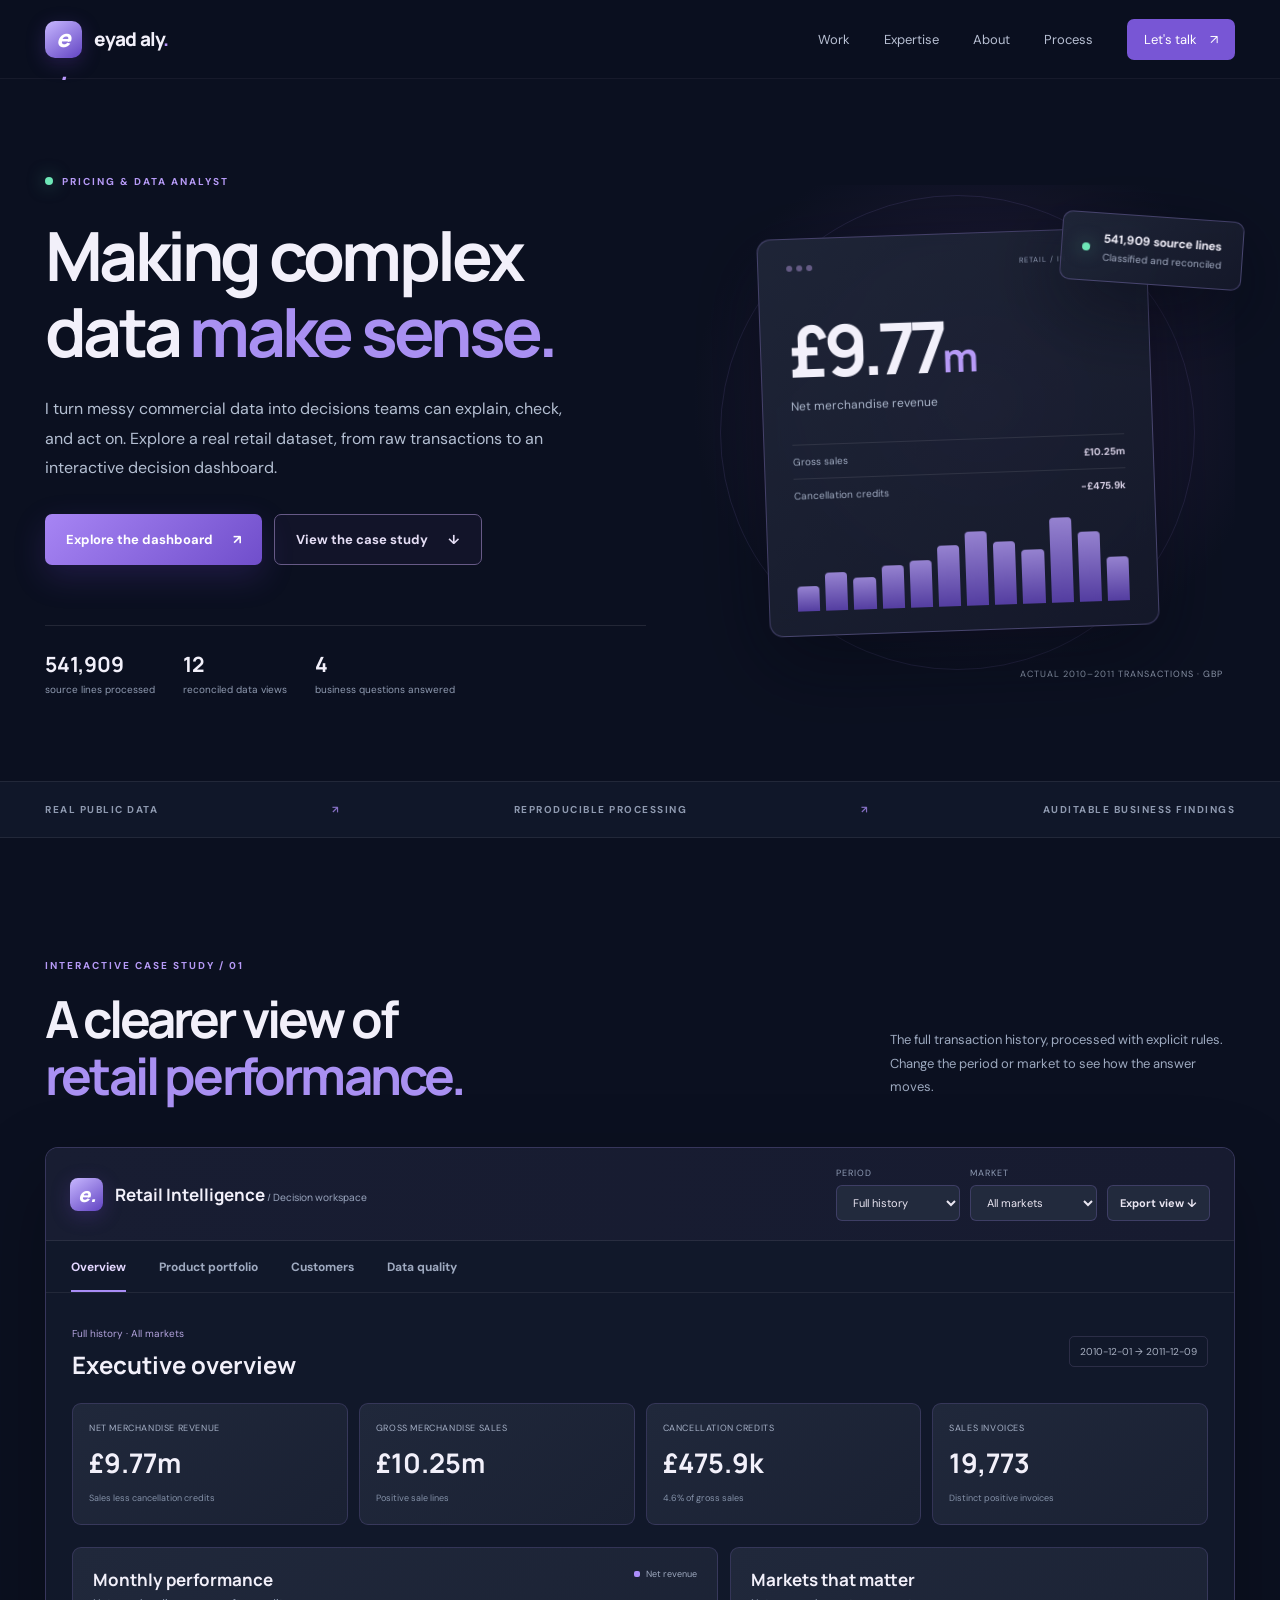
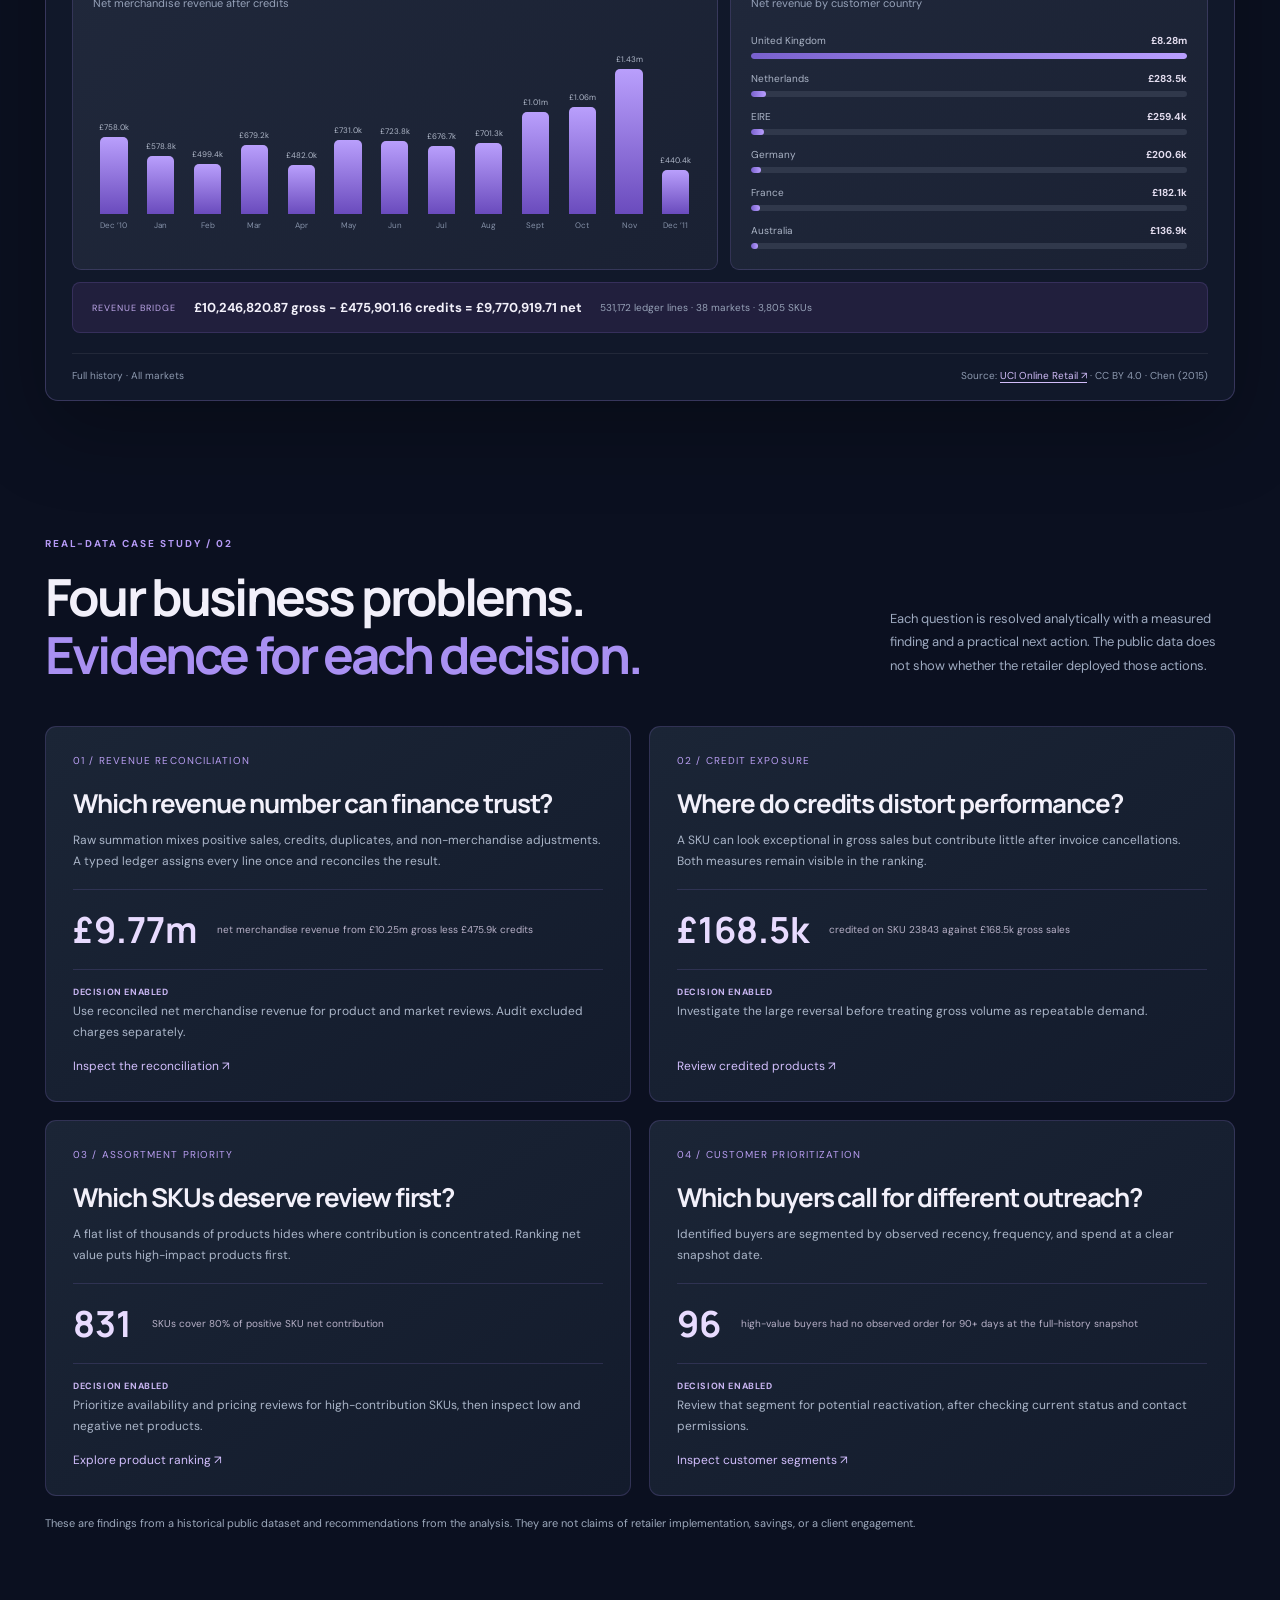
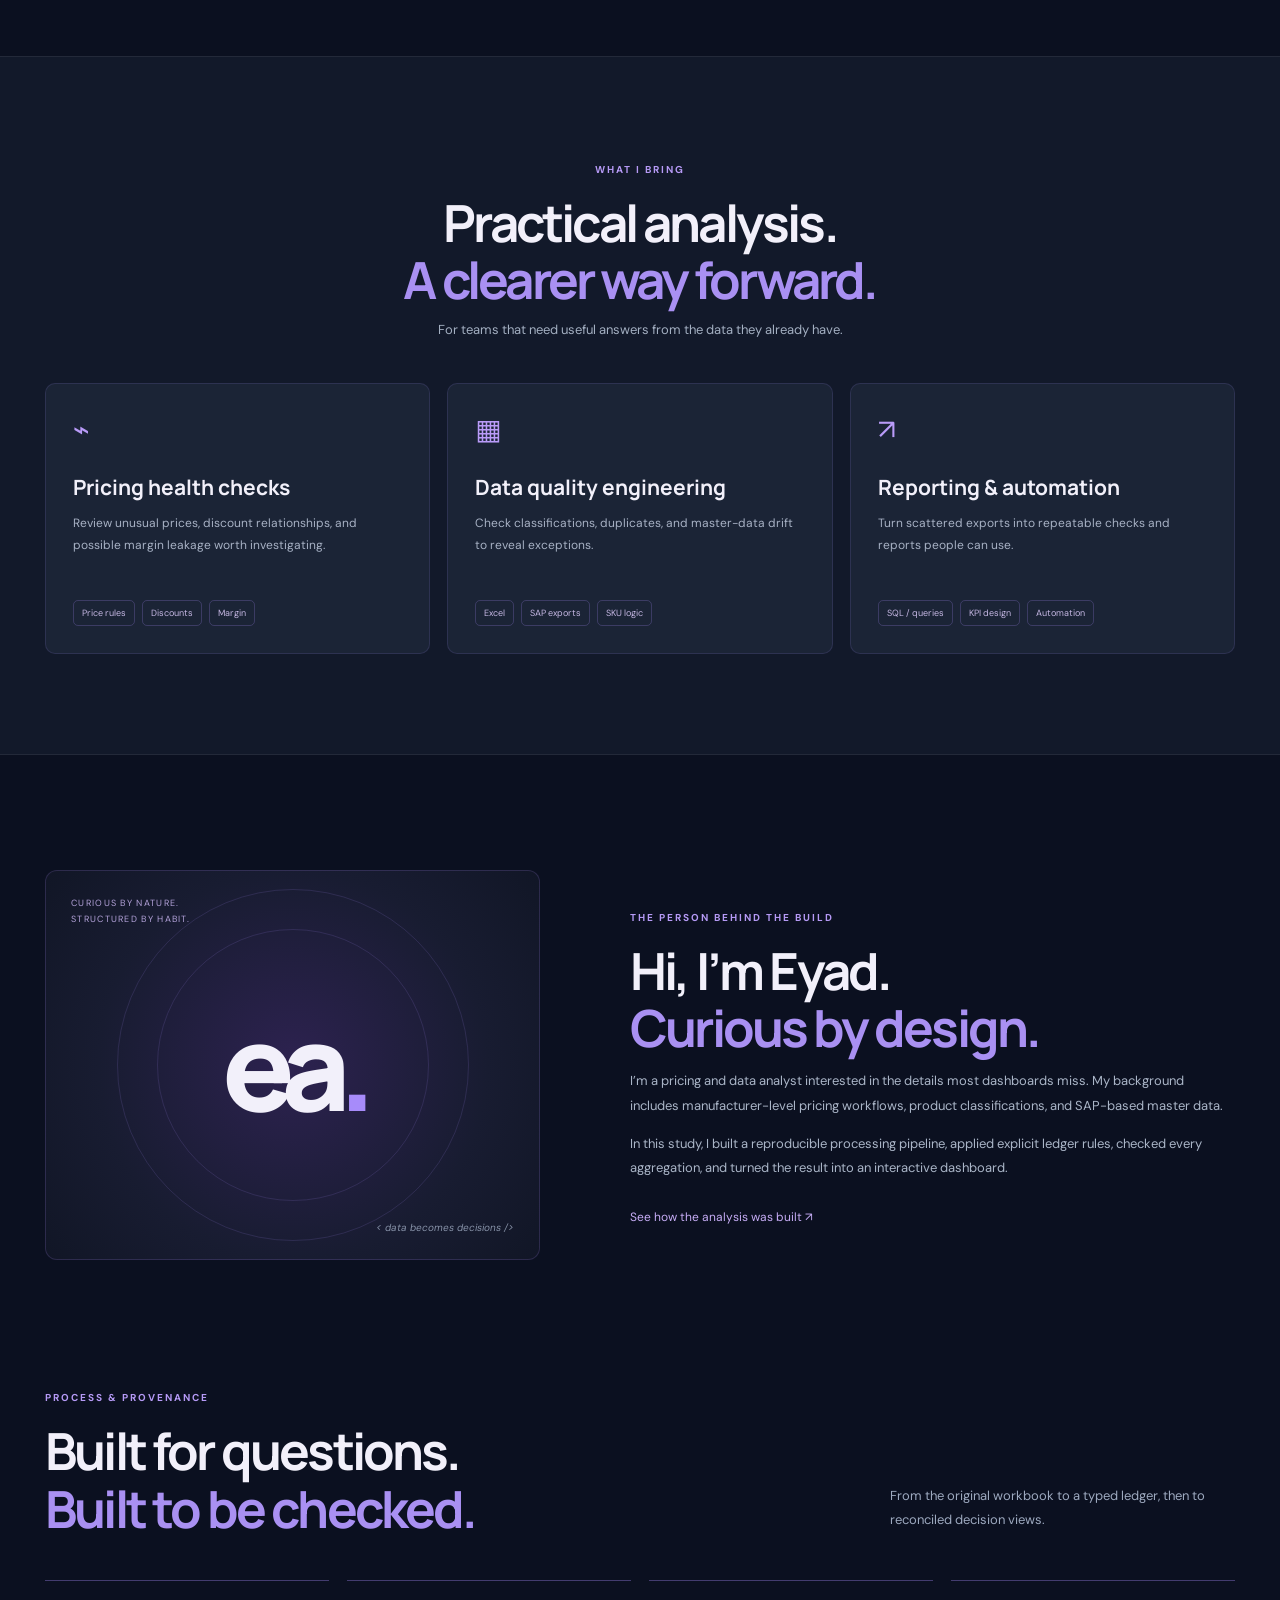
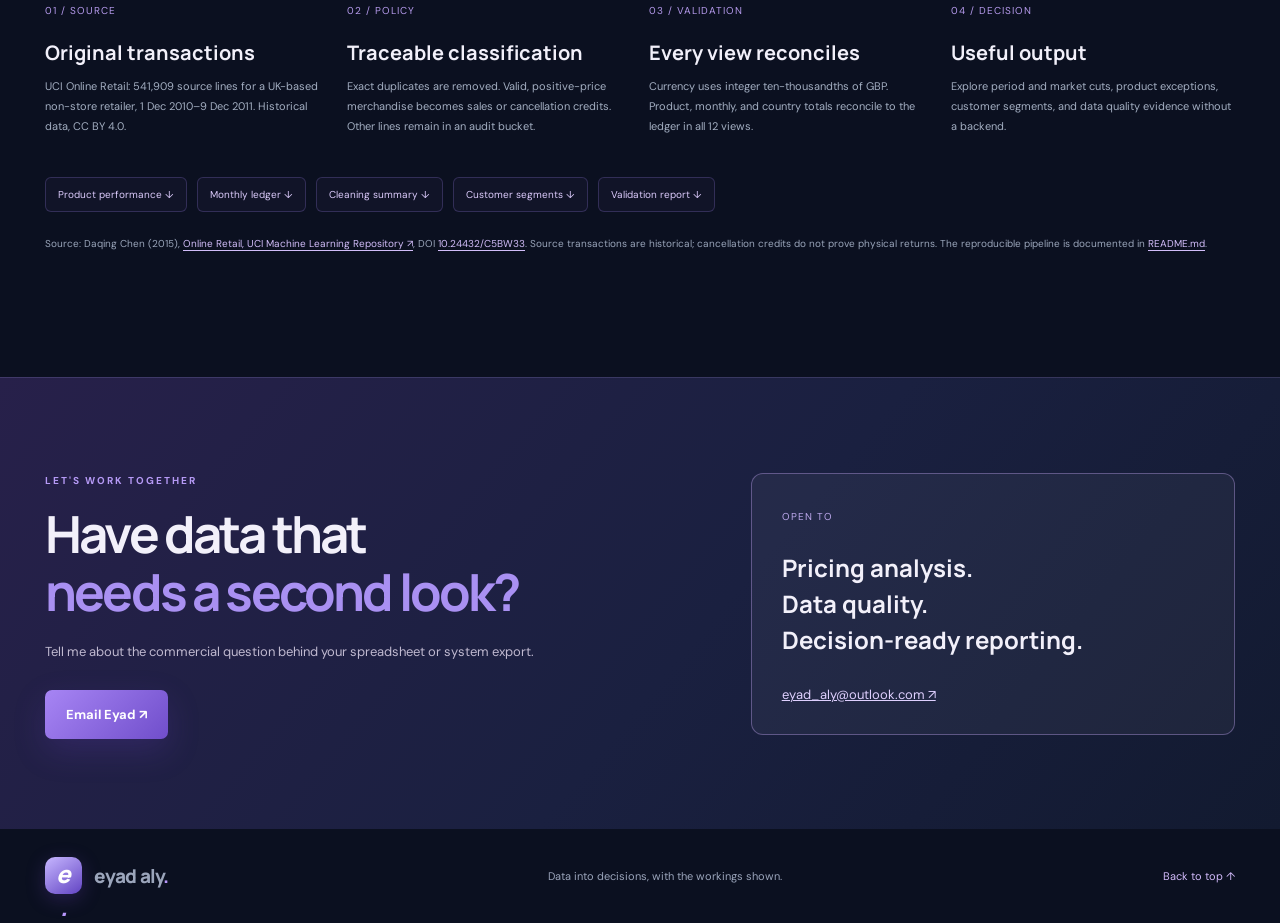
==== index.html @ 81fa8f9e "Publish retail analytics portfolio" ====
<!doctype html>
<html lang="en">
<head>
  <meta charset="utf-8">
  <meta name="viewport" content="width=device-width, initial-scale=1">
  <meta name="theme-color" content="#0b1020">
  <meta name="description" content="Eyad Aly is a pricing and data analyst. Explore a reproducible retail analytics case study built from 541,909 real transactions.">
  <title>Eyad Aly — Pricing & Data Intelligence</title>
  <link rel="icon" href="assets/favicon.svg" type="image/svg+xml">
  <link rel="preconnect" href="https://fonts.googleapis.com">
  <link rel="preconnect" href="https://fonts.gstatic.com" crossorigin>
  <link href="https://fonts.googleapis.com/css2?family=DM+Sans:wght@400;500;600;700&family=Manrope:wght@400;500;600;700;800&display=swap" rel="stylesheet">
  <link rel="stylesheet" href="styles.css">
  <script defer src="assets/data/retail-data.js"></script>
  <script defer src="script.js"></script>
</head>
<body>
  <a class="skip-link" href="#main">Skip to content</a>
  <header class="site-header">
    <div class="wrap nav-wrap"><a class="identity" href="#top" aria-label="Eyad Aly, home"><span class="identity-mark">e<span>.</span></span><span>eyad aly<span class="identity-dot">.</span></span></a>
      <button class="menu-toggle" type="button" aria-expanded="false" aria-controls="site-nav" aria-label="Open menu"><span></span><span></span></button>
      <nav id="site-nav" class="site-nav" aria-label="Main navigation"><a href="#work">Work</a><a href="#expertise">Expertise</a><a href="#about">About</a><a href="#method">Process</a><a class="nav-contact" href="mailto:eyad_aly@outlook.com">Let's talk <span aria-hidden="true">↗</span></a></nav>
    </div>
  </header>
  <main id="main">
    <section id="top" class="hero wrap">
      <div class="hero-copy"><span class="eyebrow"><span class="pulse"></span> PRICING & DATA ANALYST</span><h1>Making complex<br>data <em>make sense.</em></h1><p>I turn messy commercial data into decisions teams can explain, check, and act on. Explore a real retail dataset, from raw transactions to an interactive decision dashboard.</p><div class="hero-actions"><a class="button button-primary" href="#dashboard">Explore the dashboard <span aria-hidden="true">↗</span></a><a class="button button-ghost" href="#work">View the case study <span aria-hidden="true">↓</span></a></div><div class="hero-proof"><span><strong>541,909</strong><small>source lines processed</small></span><span><strong>12</strong><small>reconciled data views</small></span><span><strong>4</strong><small>business questions answered</small></span></div></div>
      <div class="hero-visual" aria-hidden="true"><div class="visual-orbit orbit-one"></div><div class="visual-orbit orbit-two"></div><div class="glass-card visual-main"><div class="visual-card-head"><span><i></i><i></i><i></i></span><small>RETAIL / INTELLIGENCE</small></div><div class="visual-big">£9.77<span>m</span></div><p>Net merchandise revenue</p><div class="visual-line"><span>Gross sales</span><b>£10.25m</b></div><div class="visual-line"><span>Cancellation credits</span><b>−£475.9k</b></div><div class="visual-mini-chart"><i style="height:29%"></i><i style="height:45%"></i><i style="height:38%"></i><i style="height:51%"></i><i style="height:55%"></i><i style="height:72%"></i><i style="height:87%"></i><i style="height:74%"></i><i style="height:64%"></i><i style="height:100%"></i><i style="height:82%"></i><i style="height:52%"></i></div></div><div class="glass-card visual-float"><span class="green-dot"></span><div><strong>541,909 source lines</strong><small>Classified and reconciled</small></div></div><div class="visual-label">ACTUAL 2010–2011 TRANSACTIONS · GBP</div></div>
    </section>
    <div class="trust-strip"><div class="wrap"><span>REAL PUBLIC DATA</span><span>↗</span><span>REPRODUCIBLE PROCESSING</span><span>↗</span><span>AUDITABLE BUSINESS FINDINGS</span></div></div>
    <section id="dashboard" class="dashboard-section wrap"><div class="section-head"><div><span class="eyebrow">INTERACTIVE CASE STUDY / 01</span><h2>A clearer view of<br><em>retail performance.</em></h2></div><p>The full transaction history, processed with explicit rules. Change the period or market to see how the answer moves.</p></div>
      <div class="dashboard-shell"><div class="dash-toolbar"><div class="dash-brand"><span class="dash-mark">e.</span><span>Retail Intelligence<small> / Decision workspace</small></span></div><div class="dash-controls"><label>PERIOD<select id="period-select"><option value="full">Full history</option><option value="complete2011">2011 · Jan–Nov</option><option value="q3">Q3 2011</option><option value="november">November 2011</option></select></label><label>MARKET<select id="market-select"><option value="all">All markets</option><option value="uk">United Kingdom</option><option value="international">International</option></select></label><button id="export-view" class="export-button" type="button">Export view ↓</button></div></div>
        <div class="tab-scroll"><div class="dash-tabs" role="tablist" aria-label="Dashboard views"><button id="tab-overview" role="tab" aria-controls="panel-overview" aria-selected="true" tabindex="0" data-tab="overview">Overview</button><button id="tab-products" role="tab" aria-controls="panel-products" aria-selected="false" tabindex="-1" data-tab="products">Product portfolio</button><button id="tab-customers" role="tab" aria-controls="panel-customers" aria-selected="false" tabindex="-1" data-tab="customers">Customers</button><button id="tab-quality" role="tab" aria-controls="panel-quality" aria-selected="false" tabindex="-1" data-tab="quality">Data quality</button></div></div>
        <div class="dash-content"><div class="dash-intro"><div><span id="scope-label">Full history · All markets</span><h3 id="dash-title">Executive overview</h3></div><span id="date-label">2010-12-01 → 2011-12-09</span></div><div class="kpi-grid"><div class="kpi"><span>NET MERCHANDISE REVENUE</span><strong id="kpi-net">—</strong><small>Sales less cancellation credits</small></div><div class="kpi"><span>GROSS MERCHANDISE SALES</span><strong id="kpi-gross">—</strong><small>Positive sale lines</small></div><div class="kpi"><span>CANCELLATION CREDITS</span><strong id="kpi-credits">—</strong><small id="credit-rate">Share of gross</small></div><div class="kpi"><span>SALES INVOICES</span><strong id="kpi-orders">—</strong><small>Distinct positive invoices</small></div></div>
          <div id="panel-overview" role="tabpanel" aria-labelledby="tab-overview"><div class="panel-grid overview-grid"><article class="dash-panel"><div class="panel-head"><div><h4>Monthly performance</h4><p>Net merchandise revenue after credits</p></div><span class="chart-key"><i></i> Net revenue</span></div><div id="trend-chart" class="trend-chart" role="img" aria-label="Monthly net revenue bar chart"></div></article><article class="dash-panel"><div class="panel-head"><div><h4>Markets that matter</h4><p>Net revenue by customer country</p></div></div><div id="market-bars" class="market-bars"></div></article></div><div class="revenue-bridge"><span>REVENUE BRIDGE</span><strong id="revenue-bridge">—</strong><small id="scope-detail">—</small></div></div>
          <div id="panel-products" role="tabpanel" aria-labelledby="tab-products" hidden><div class="panel-intro"><div><h4>Which products actually contribute?</h4><p>Rank by net contribution or credited value. The table shows the top 20 in the selected view.</p></div><div class="ranking-toggle" role="group" aria-label="Product ranking"><button type="button" data-ranking="net" aria-pressed="true">Net revenue</button><button type="button" data-ranking="credits" aria-pressed="false">Credits</button></div></div><div class="micro-grid"><div><span>POSITIVE NET SKUS</span><strong id="positive-skus">—</strong></div><div><span>SKUS COVERING 80% OF POSITIVE NET VALUE</span><strong id="abc-skus">—</strong></div><div><span>TOP 20 SHARE OF TOTAL NET</span><strong id="top20-share">—</strong></div></div><div class="table-scroll"><table><caption class="sr-only">Top 20 product performance</caption><thead><tr><th>Rank</th><th>SKU / product</th><th>Net</th><th>Gross</th><th>Credits</th><th>Orders</th></tr></thead><tbody id="product-rows"></tbody></table></div><p class="footnote">Credits are invoice cancellations; physical returns cannot be confirmed. <a href="assets/data/product-performance.csv" download>Download every SKU ↗</a></p></div>
          <div id="panel-customers" role="tabpanel" aria-labelledby="tab-customers" hidden><div class="panel-intro"><div><h4>Who needs a different next step?</h4><p>Identified buyers grouped by observed recency, order count, and gross purchase value.</p></div></div><div class="micro-grid"><div><span>IDENTIFIED BUYERS TO SNAPSHOT</span><strong id="buyer-count">—</strong></div><div><span>BOUGHT ON 2+ INVOICES</span><strong id="repeat-share">—</strong></div><div><span>PERIOD SALES WITH CUSTOMER ID</span><strong id="identified-share">—</strong></div></div><div id="segments" class="segment-grid"></div><p class="footnote">Segments use observed history through the selected period’s end. “Inactive” means no purchase observed in the preceding 90 days; it is not proven churn. Missing IDs remain in revenue totals.</p></div>
          <div id="panel-quality" role="tabpanel" aria-labelledby="tab-quality" hidden><div class="panel-intro"><div><h4>A number you can audit.</h4><p>Every original line receives one classification before business metrics are calculated.</p></div><span class="scope-pill">FULL SOURCE · 2010–2011</span></div><div id="quality-waterfall" class="quality-grid"></div><div class="panel-grid"><article class="dash-panel"><h4>Source coverage</h4><div id="quality-facts" class="facts"></div></article><article class="dash-panel"><h4>Validation controls</h4><div id="validation-checks" class="checks"></div></article></div><div class="table-scroll"><table><caption>Largest excluded lines for manual review</caption><thead><tr><th>Source row</th><th>Invoice</th><th>SKU</th><th>Reason</th><th>Signed value</th></tr></thead><tbody id="exception-rows"></tbody></table></div><p class="footnote">This review queue is an anomaly sample. Non-merchandise charges and free items may be legitimate.</p></div>
          <div class="dash-footer"><span id="scope-foot">Full history · All markets</span><span>Source: <a href="https://archive.ics.uci.edu/dataset/352/online+retail" target="_blank" rel="noopener noreferrer">UCI Online Retail ↗</a> · CC BY 4.0 · Chen (2015)</span></div>
        </div>
      </div><noscript><p>Enable JavaScript for the interactive dashboard. Processed CSV files and source documentation are available below.</p></noscript>
    </section>
    <section id="work" class="work-section wrap"><div class="section-head"><div><span class="eyebrow">REAL-DATA CASE STUDY / 02</span><h2>Four business problems.<br><em>Evidence for each decision.</em></h2></div><p>Each question is resolved analytically with a measured finding and a practical next action. The public data does not show whether the retailer deployed those actions.</p></div><div class="problem-grid">
      <article class="problem-card"><span>01 / REVENUE RECONCILIATION</span><h3>Which revenue number can finance trust?</h3><p>Raw summation mixes positive sales, credits, duplicates, and non-merchandise adjustments. A typed ledger assigns every line once and reconciles the result.</p><div class="problem-result"><strong>£9.77m</strong><small>net merchandise revenue from £10.25m gross less £475.9k credits</small></div><p><b>Decision enabled</b> Use reconciled net merchandise revenue for product and market reviews. Audit excluded charges separately.</p><a href="#dashboard" data-open-view="quality">Inspect the reconciliation ↗</a></article>
      <article class="problem-card"><span>02 / CREDIT EXPOSURE</span><h3>Where do credits distort performance?</h3><p>A SKU can look exceptional in gross sales but contribute little after invoice cancellations. Both measures remain visible in the ranking.</p><div class="problem-result"><strong>£168.5k</strong><small>credited on SKU 23843 against £168.5k gross sales</small></div><p><b>Decision enabled</b> Investigate the large reversal before treating gross volume as repeatable demand.</p><a href="#dashboard" data-open-view="products" data-open-ranking="credits">Review credited products ↗</a></article>
      <article class="problem-card"><span>03 / ASSORTMENT PRIORITY</span><h3>Which SKUs deserve review first?</h3><p>A flat list of thousands of products hides where contribution is concentrated. Ranking net value puts high-impact products first.</p><div class="problem-result"><strong>831</strong><small>SKUs cover 80% of positive SKU net contribution</small></div><p><b>Decision enabled</b> Prioritize availability and pricing reviews for high-contribution SKUs, then inspect low and negative net products.</p><a href="#dashboard" data-open-view="products">Explore product ranking ↗</a></article>
      <article class="problem-card"><span>04 / CUSTOMER PRIORITIZATION</span><h3>Which buyers call for different outreach?</h3><p>Identified buyers are segmented by observed recency, frequency, and spend at a clear snapshot date.</p><div class="problem-result"><strong>96</strong><small>high-value buyers had no observed order for 90+ days at the full-history snapshot</small></div><p><b>Decision enabled</b> Review that segment for potential reactivation, after checking current status and contact permissions.</p><a href="#dashboard" data-open-view="customers">Inspect customer segments ↗</a></article>
    </div><p class="disclosure">These are findings from a historical public dataset and recommendations from the analysis. They are not claims of retailer implementation, savings, or a client engagement.</p></section>
    <section id="expertise" class="expertise-section"><div class="wrap"><div class="center-head"><span class="eyebrow">WHAT I BRING</span><h2>Practical analysis.<br><em>A clearer way forward.</em></h2><p>For teams that need useful answers from the data they already have.</p></div><div class="expertise-grid"><article><span class="expertise-icon">⌁</span><h3>Pricing health checks</h3><p>Review unusual prices, discount relationships, and possible margin leakage worth investigating.</p><div><span>Price rules</span><span>Discounts</span><span>Margin</span></div></article><article><span class="expertise-icon">▦</span><h3>Data quality engineering</h3><p>Check classifications, duplicates, and master-data drift to reveal exceptions.</p><div><span>Excel</span><span>SAP exports</span><span>SKU logic</span></div></article><article><span class="expertise-icon">↗</span><h3>Reporting & automation</h3><p>Turn scattered exports into repeatable checks and reports people can use.</p><div><span>SQL / queries</span><span>KPI design</span><span>Automation</span></div></article></div></div></section>
    <section id="about" class="about-section wrap"><div class="about-art" aria-hidden="true"><div>ea<span>.</span></div><small>CURIOUS BY NATURE.<br>STRUCTURED BY HABIT.</small><i>&lt; data becomes decisions /&gt;</i></div><div><span class="eyebrow">THE PERSON BEHIND THE BUILD</span><h2>Hi, I’m Eyad.<br><em>Curious by design.</em></h2><p>I’m a pricing and data analyst interested in the details most dashboards miss. My background includes manufacturer-level pricing workflows, product classifications, and SAP-based master data.</p><p>In this study, I built a reproducible processing pipeline, applied explicit ledger rules, checked every aggregation, and turned the result into an interactive dashboard.</p><a class="text-link" href="#method">See how the analysis was built ↗</a></div></section>
    <section id="method" class="method-section wrap"><div class="section-head"><div><span class="eyebrow">PROCESS & PROVENANCE</span><h2>Built for questions.<br><em>Built to be checked.</em></h2></div><p>From the original workbook to a typed ledger, then to reconciled decision views.</p></div><div class="method-grid"><article><span>01 / SOURCE</span><h3>Original transactions</h3><p>UCI Online Retail: 541,909 source lines for a UK-based non-store retailer, 1 Dec 2010–9 Dec 2011. Historical data, CC BY 4.0.</p></article><article><span>02 / POLICY</span><h3>Traceable classification</h3><p>Exact duplicates are removed. Valid, positive-price merchandise becomes sales or cancellation credits. Other lines remain in an audit bucket.</p></article><article><span>03 / VALIDATION</span><h3>Every view reconciles</h3><p>Currency uses integer ten-thousandths of GBP. Product, monthly, and country totals reconcile to the ledger in all 12 views.</p></article><article><span>04 / DECISION</span><h3>Useful output</h3><p>Explore period and market cuts, product exceptions, customer segments, and data quality evidence without a backend.</p></article></div><div class="download-links"><a href="assets/data/product-performance.csv" download>Product performance ↓</a><a href="assets/data/monthly-performance.csv" download>Monthly ledger ↓</a><a href="assets/data/data-quality.csv" download>Cleaning summary ↓</a><a href="assets/data/customer-segments.csv" download>Customer segments ↓</a><a href="assets/data/validation-report.json" download>Validation report ↓</a></div><p class="source-note">Source: Daqing Chen (2015), <a href="https://archive.ics.uci.edu/dataset/352/online+retail" target="_blank" rel="noopener noreferrer">Online Retail, UCI Machine Learning Repository ↗</a>, DOI <a href="https://doi.org/10.24432/C5BW33" target="_blank" rel="noopener noreferrer">10.24432/C5BW33</a>. Source transactions are historical; cancellation credits do not prove physical returns. The reproducible pipeline is documented in <a href="README.md">README.md</a>.</p></section>
    <section id="contact" class="contact-section"><div class="wrap"><div><span class="eyebrow">LET'S WORK TOGETHER</span><h2>Have data that<br><em>needs a second look?</em></h2><p>Tell me about the commercial question behind your spreadsheet or system export.</p><a class="button button-primary" href="mailto:eyad_aly@outlook.com?subject=Portfolio%20enquiry">Email Eyad ↗</a></div><div class="contact-card"><span>OPEN TO</span><h3>Pricing analysis.<br>Data quality.<br>Decision-ready reporting.</h3><a href="mailto:eyad_aly@outlook.com">eyad_aly@outlook.com ↗</a></div></div></section>
  </main>
  <footer class="site-footer wrap"><a class="identity" href="#top"><span class="identity-mark">e<span>.</span></span><span>eyad aly<span class="identity-dot">.</span></span></a><span>Data into decisions, with the workings shown.</span><a href="#top">Back to top ↑</a></footer>
</body>
</html>
---- styles.css ----
:root{--bg:#0b1020;--surface:#141a2b;--surface2:#1b2235;--text:#f2f0fa;--muted:#a9b1c7;--muted2:#7f8aa4;--purple:#a78bfa;--line:#ffffff19;--heading:Manrope,system-ui,sans-serif;--body:'DM Sans',system-ui,sans-serif}*{box-sizing:border-box}html{scroll-behavior:smooth}body{margin:0;background:var(--bg);color:var(--text);font-family:var(--body);-webkit-font-smoothing:antialiased}button,select{font:inherit}button{cursor:pointer}a{color:inherit;text-decoration:none}a:focus-visible,button:focus-visible,select:focus-visible{outline:2px solid #c2afff;outline-offset:3px}[hidden]{display:none!important}.wrap{width:min(1190px,calc(100% - 64px));margin-inline:auto}.sr-only{position:absolute;width:1px;height:1px;overflow:hidden;clip-path:inset(50%);white-space:nowrap}.skip-link{position:absolute;left:12px;top:-50px;padding:10px;background:#fff;color:#111;z-index:50}.skip-link:focus{top:12px}.site-header{position:sticky;top:0;z-index:30;background:#0b1020dc;backdrop-filter:blur(15px);border-bottom:1px solid #ffffff0d}.nav-wrap{height:78px;display:flex;align-items:center;justify-content:space-between}.identity{display:inline-flex;align-items:center;gap:12px;font-family:var(--heading);font-weight:800;font-size:19px;letter-spacing:-.9px}.identity-mark,.dash-mark{width:37px;height:37px;display:grid;place-items:center;color:#fff;background:linear-gradient(145deg,#c7b7ff,#6244c3);border-radius:10px;box-shadow:0 5px 19px #7044c744;font-size:24px;font-style:italic;font-weight:800}.identity-mark span,.identity-dot{color:#b897fc}.site-nav{display:flex;align-items:center;gap:34px;color:#b8c0d3;font-size:13px}.site-nav>a:hover,.text-link:hover{color:#fff}.nav-contact{background:#7856d5;color:white!important;padding:12px 17px;border-radius:7px}.nav-contact span{margin-left:10px}.menu-toggle{display:none}.hero{display:grid;grid-template-columns:1.04fr .96fr;gap:35px;align-items:center;min-height:660px;padding-block:90px 85px}.eyebrow{display:inline-flex;align-items:center;gap:9px;color:#b69af6;font-size:10px;font-weight:700;letter-spacing:2px}.pulse,.green-dot{display:inline-block;width:8px;height:8px;border-radius:50%;background:#6ee7b7;box-shadow:0 0 17px #6ee7b780}.hero h1,h2{font-family:var(--heading);font-weight:700;letter-spacing:-.055em;line-height:1.12}.hero h1{font-size:clamp(56px,5.3vw,83px);margin:27px 0 25px}.hero em,h2 em{font-style:normal;color:#a990f2}.hero-copy>p{max-width:540px;color:#b4bfd2;font-size:16px;line-height:1.85}.hero-actions{display:flex;gap:12px;flex-wrap:wrap;margin-top:31px}.button{display:inline-flex;align-items:center;justify-content:center;gap:20px;padding:16px 21px;border-radius:7px;font-weight:700;font-size:13px;transition:transform .2s,background .2s}.button:hover{transform:translateY(-2px)}.button-primary{color:white;background:linear-gradient(135deg,#a785f4,#704ecb);box-shadow:0 12px 32px #6740c438}.button-ghost{border:1px solid #675a87;color:#e5def5;background:#a78bfa0a}.hero-proof{display:flex;gap:28px;margin-top:60px;border-top:1px solid var(--line);padding-top:24px}.hero-proof>span{display:flex;flex-direction:column;gap:5px}.hero-proof strong{font:700 21px var(--heading)}.hero-proof small{font-size:10px;color:#8f9ab0}.hero-visual{min-height:495px;position:relative;display:flex;align-items:center;justify-content:center;background:radial-gradient(ellipse at 54% 44%,#312550 0,#1b1832 30%,transparent 68%)}.visual-orbit{position:absolute;border:1px solid #9880de23;border-radius:50%}.orbit-one{width:475px;height:475px}.orbit-two{width:350px;height:350px}.glass-card{border:1px solid #b099fa4b;background:linear-gradient(140deg,#1f2638e8,#141829e6);box-shadow:0 25px 80px #0507138a;backdrop-filter:blur(10px)}.visual-main{position:relative;z-index:2;width:390px;padding:24px 28px;border-radius:14px;transform:rotate(-2deg)}.visual-card-head{display:flex;align-items:center;justify-content:space-between;color:#9da8c2;font-size:9px;letter-spacing:1px}.visual-card-head>span{display:flex;gap:4px}.visual-card-head i{height:6px;width:6px;border-radius:50%;background:#645a84}.visual-big{font:700 71px var(--heading);letter-spacing:-6px;margin-top:29px}.visual-big span{font-size:40px;letter-spacing:-2px;color:#b79af7}.visual-main>p{margin:0 0 30px;color:#a9b4c9;font-size:12px}.visual-line{display:flex;justify-content:space-between;border-top:1px solid #ffffff17;padding:10px 0;font-size:10px;color:#9faac0}.visual-line b{color:#d7d0e5}.visual-mini-chart{height:85px;display:flex;align-items:end;gap:6px;margin-top:14px}.visual-mini-chart i{flex:1;background:linear-gradient(#b49bf8,#6245bd);border-radius:4px 4px 0 0;opacity:.8}.visual-float{position:absolute;z-index:3;top:31px;right:-8px;border-radius:10px;display:flex;align-items:center;gap:13px;padding:17px 20px;transform:rotate(4deg)}.visual-float strong,.visual-float small{display:block}.visual-float strong{font-size:12px}.visual-float small{font-size:10px;color:#a2abc1;margin-top:4px}.visual-label{position:absolute;bottom:0;right:12px;color:#8e98ac;font-size:9px;letter-spacing:1px}.trust-strip{border-block:1px solid #ffffff13;background:#101729}.trust-strip>.wrap{display:flex;align-items:center;justify-content:space-between;gap:25px;padding-block:21px;color:#8f9ab0;font-size:10px;font-weight:700;letter-spacing:1.5px}.trust-strip span:nth-child(even){color:#856fc3}.section-head{display:flex;justify-content:space-between;align-items:end;gap:30px;margin-bottom:43px}.section-head h2,.center-head h2,.about-section h2,.contact-section h2{font-size:clamp(38px,4vw,58px);margin:16px 0 0}.section-head>p{max-width:345px;color:#9da9bf;font-size:13px;line-height:1.8;margin:0 0 6px}.dashboard-section,.work-section,.method-section{padding-block:115px}.dashboard-section{padding-bottom:60px}.dashboard-shell{border:1px solid #b098fb3d;background:#11182a;border-radius:13px;box-shadow:0 30px 80px #0004;overflow:hidden}.dash-toolbar{display:flex;justify-content:space-between;align-items:center;gap:24px;padding:19px 24px;border-bottom:1px solid #ffffff13;background:linear-gradient(90deg,#181d32,#171b30)}.dash-brand{display:flex;align-items:center;gap:12px;font:700 17px var(--heading);white-space:nowrap}.dash-mark{height:33px;width:33px;font-size:20px;border-radius:8px}.dash-brand small{font-size:10px;color:#8f9ab2;font-weight:500}.dash-controls{display:flex;align-items:end;gap:10px}.dash-controls label{color:#8f9bb4;font-size:9px;letter-spacing:1px;display:flex;flex-direction:column;gap:6px}.dash-controls select,.export-button{border:1px solid #a78bfa36;background:#222a3d;color:#eae6f2;border-radius:6px;padding:9px 12px;font-size:11px;min-height:36px}.dash-controls select{max-width:158px}.export-button{white-space:nowrap;font-weight:700}.export-button:hover{background:#7055bd}.tab-scroll{overflow:auto;scrollbar-width:thin}.dash-tabs{display:flex;gap:33px;padding:0 25px;min-width:max-content;border-bottom:1px solid #ffffff12}.dash-tabs button{border:0;border-bottom:2px solid transparent;background:none;color:#9faac0;padding:18px 0 15px;font-size:12px;font-weight:700}.dash-tabs button[aria-selected=true]{color:#e3d7ff;border-bottom-color:#a98df6}.dash-content{padding:28px 26px 18px}.dash-intro{display:flex;justify-content:space-between;align-items:center;gap:15px}.dash-intro>div>span{color:#b3a3dd;font-size:10px}.dash-intro h3{font:700 24px var(--heading);margin:6px 0 0}.dash-intro>span{border:1px solid #8c7daf38;border-radius:5px;color:#a8b0c2;padding:8px 10px;font-size:10px}.kpi-grid{display:grid;grid-template-columns:repeat(4,1fr);gap:11px;margin:22px 0}.kpi,.dash-panel,.micro-grid>div,.segment-card,.quality-item{border:1px solid #a78bfa2c;background:linear-gradient(140deg,#20283b,#1a2133);border-radius:9px}.kpi{padding:18px 16px}.kpi span,.micro-grid span{display:block;color:#a5b0c6;font-size:9px;letter-spacing:.6px}.kpi strong{display:block;font:700 27px var(--heading);margin:10px 0 4px}.kpi small{color:#8491a8;font-size:9px}.panel-grid{display:grid;grid-template-columns:1.35fr 1fr;gap:12px}.dash-panel{padding:20px}.panel-head{display:flex;align-items:start;justify-content:space-between;gap:8px}.dash-panel h4,.panel-intro h4{font:700 17px var(--heading);margin:0}.dash-panel p,.panel-intro p{font-size:11px;color:#96a2b9;margin:5px 0 0}.chart-key{white-space:nowrap;color:#9faac0;font-size:9px}.chart-key i{display:inline-block;background:#ab8efa;height:6px;width:6px;border-radius:2px;margin-right:4px}.trend-chart{height:220px;display:flex;align-items:end;gap:5px;padding-top:20px}.trend-col{flex:1;min-width:0;height:100%;display:flex;flex-direction:column;justify-content:end;align-items:center}.trend-col>span{font-size:8px;color:#aeb6c7;white-space:nowrap}.trend-col i{display:block;min-height:2px;width:65%;background:linear-gradient(#b99ffc,#6a4bbd);border-radius:5px 5px 0 0;margin-top:5px}.trend-col small{font-size:8px;color:#8591a8;margin-top:6px;white-space:nowrap}.market-bars{display:grid;gap:13px;margin-top:24px}.market-row>div:first-child{display:flex;justify-content:space-between;gap:12px;font-size:10px;color:#abb4c6}.market-row b{font-weight:700;color:#e4def0}.market-track{height:6px;border-radius:8px;background:#30384b;margin-top:6px;overflow:hidden}.market-track i{display:block;height:100%;border-radius:8px;background:linear-gradient(90deg,#7961ce,#b99fff)}.revenue-bridge{display:flex;align-items:center;gap:18px;flex-wrap:wrap;background:#211f3d;border:1px solid #a78bfa27;padding:16px 19px;margin-top:12px;border-radius:8px}.revenue-bridge span{font-size:9px;color:#bfa8eb;letter-spacing:1px}.revenue-bridge strong{font-size:13px}.revenue-bridge small{color:#97a2b8;font-size:10px}.panel-intro{display:flex;justify-content:space-between;align-items:start;gap:18px;margin-bottom:20px}.panel-intro h4{font-size:19px}.ranking-toggle{display:flex;gap:4px;border:1px solid #a78bfa32;background:#1c2335;border-radius:6px;padding:4px}.ranking-toggle button{border:0;border-radius:4px;background:none;color:#aeb8cb;padding:7px 10px;font-size:10px;white-space:nowrap}.ranking-toggle button[aria-pressed=true]{background:#654db3;color:#fff}.micro-grid{display:grid;grid-template-columns:repeat(3,1fr);gap:10px;margin-bottom:18px}.micro-grid>div{padding:15px}.micro-grid strong{display:block;font:700 25px var(--heading);margin-top:7px}.table-scroll{overflow:auto;max-height:470px;border:1px solid #a78bfa2a;border-radius:8px}.table-scroll table{border-collapse:collapse;width:100%;min-width:640px;font-size:11px}.table-scroll caption{text-align:left;padding:13px;color:#c5b8e2}.table-scroll th,.table-scroll td{padding:12px 14px;border-bottom:1px solid #ffffff0d;text-align:left}.table-scroll th{position:sticky;top:0;background:#242b3e;color:#bdc5d5;font-size:9px;letter-spacing:.8px;text-transform:uppercase}.table-scroll td{color:#b7c0d0}.table-scroll td:nth-child(n+3),.table-scroll th:nth-child(n+3){text-align:right;white-space:nowrap}.table-scroll td b{display:block;color:#e9e5f2;font-weight:700}.table-scroll td small{display:block;color:#929cb1;margin-top:2px}.footnote{color:#98a3ba;font-size:10px;line-height:1.65}.footnote a,.source-note a,.dash-footer a{color:#d2bdf9;text-decoration:underline;text-underline-offset:3px}.segment-grid{display:grid;grid-template-columns:repeat(3,1fr);gap:10px}.segment-card{padding:17px}.segment-card>span{font-size:10px;color:#c3a9f0}.segment-card strong{font:700 25px var(--heading);display:block;margin:9px 0 4px}.segment-card small{font-size:10px;color:#a9b3c5}.segment-card .track{height:5px;background:#343c50;border-radius:6px;margin:13px 0;overflow:hidden}.segment-card .track i{display:block;height:100%;background:#a98bef}.segment-card p{font-size:10px;color:#8f9bb2;line-height:1.5}.scope-pill{border:1px solid #a78bfa40;border-radius:5px;padding:8px 10px;font-size:9px;color:#c5b2eb;white-space:nowrap}.quality-grid{display:grid;grid-template-columns:repeat(5,1fr);gap:9px;margin-bottom:13px}.quality-item{padding:13px}.quality-item span,.quality-item small{display:block;color:#a4aec1;font-size:9px}.quality-item strong{display:block;font:700 21px var(--heading);margin:7px 0}.facts,.checks{margin-top:15px}.fact,.check{display:flex;justify-content:space-between;gap:12px;padding:8px 0;border-top:1px solid #ffffff11;font-size:10px;color:#abb5c8}.fact strong{color:#ede8f4;text-align:right}.check{justify-content:start}.check b{color:#7ae1af}.dash-footer{display:flex;justify-content:space-between;gap:12px;flex-wrap:wrap;color:#8e9ab0;font-size:10px;border-top:1px solid #ffffff12;margin-top:20px;padding-top:15px}.work-section{padding-top:70px}.problem-grid{display:grid;grid-template-columns:repeat(2,1fr);gap:18px}.problem-card{padding:27px;border:1px solid #a78bfa2d;background:linear-gradient(145deg,#1b2536,#131b2c);border-radius:11px;display:flex;flex-direction:column}.problem-card>span{font-size:10px;color:#b99ef2;letter-spacing:1.1px}.problem-card h3{font:700 26px var(--heading);letter-spacing:-.04em;margin:18px 0 9px}.problem-card>p{font-size:12px;color:#aab5c8;line-height:1.75;margin:0 0 15px}.problem-result{border-block:1px solid #a78bfa27;padding:15px 0;margin:2px 0 15px;display:flex;align-items:center;gap:20px}.problem-result strong{font:700 36px var(--heading);white-space:nowrap;color:#e8dbff}.problem-result small{color:#b8b1c8;font-size:10px;line-height:1.5}.problem-card p b{display:block;color:#c9b6f2;text-transform:uppercase;font-size:9px;letter-spacing:.6px}.problem-card>a{color:#d2befd;font-size:12px;margin-top:auto}.disclosure{font-size:11px;color:#9ca8bb;margin-top:20px}.expertise-section{padding:100px 0;background:#12192a;border-block:1px solid #ffffff12}.center-head{text-align:center}.center-head p{font-size:13px;color:#a3afc1}.expertise-grid{display:grid;grid-template-columns:repeat(3,1fr);gap:17px;margin-top:45px}.expertise-grid article{padding:27px;background:#1b2436;border:1px solid #a78bfa22;border-radius:10px}.expertise-icon{font-size:28px;color:#b99bf8}.expertise-grid h3{font:700 21px var(--heading);margin:25px 0 10px}.expertise-grid p{color:#a7b1c4;font-size:12px;line-height:1.8;min-height:65px}.expertise-grid article>div{display:flex;gap:7px;flex-wrap:wrap;margin-top:22px}.expertise-grid article>div span{font-size:9px;border:1px solid #a78bfa3b;color:#c5b7e3;border-radius:5px;padding:6px 8px}.about-section{display:grid;grid-template-columns:.9fr 1.1fr;gap:90px;align-items:center;padding-block:115px}.about-art{height:390px;position:relative;display:flex;align-items:center;justify-content:center;background:radial-gradient(circle at center,#2d2250,#181c31 62%,#111626);border:1px solid #a78bfa2d;border-radius:12px;overflow:hidden}.about-art:before,.about-art:after{content:"";position:absolute;border:1px solid #a78bfa24;border-radius:50%;width:350px;height:350px}.about-art:after{width:270px;height:270px}.about-art>div{font:800 120px var(--heading);letter-spacing:-13px;z-index:1}.about-art>div span{color:#a78bfa}.about-art small{position:absolute;left:25px;top:25px;color:#b3a2d9;font-size:9px;letter-spacing:1.3px;line-height:1.7}.about-art i{position:absolute;bottom:25px;right:25px;font-size:10px;color:#8792a8}.about-section p{font-size:13px;color:#aab5c7;line-height:1.9}.text-link{display:inline-block;color:#c7adf6;font-size:12px;margin-top:15px}.method-section{padding-top:10px}.method-grid{display:grid;grid-template-columns:repeat(4,1fr);gap:18px}.method-grid article{border-top:1px solid #a78bfa5c;padding-top:17px}.method-grid article>span{color:#b59aec;font-size:10px;letter-spacing:1px}.method-grid h3{font:700 20px var(--heading);margin:20px 0 9px}.method-grid p{font-size:11px;line-height:1.8;color:#a3aec1}.download-links{display:flex;flex-wrap:wrap;gap:10px;margin-top:30px}.download-links a{padding:10px 12px;border:1px solid #a78bfa38;border-radius:6px;color:#dccbfc;background:#a78bfa0a;font-size:10px}.download-links a:hover{background:#a78bfa24}.source-note{font-size:10px;color:#9aa5ba;line-height:1.7;margin-top:23px}.contact-section{background:linear-gradient(130deg,#27204a,#1a2040 55%,#121a30);padding:90px 0;border-top:1px solid #b196ec36}.contact-section>.wrap{display:grid;grid-template-columns:1fr .75fr;gap:60px;align-items:center}.contact-section p{color:#c0b9d0;font-size:13px;line-height:1.8;margin:20px 0 27px}.contact-card{border:1px solid #b49be46a;background:#ffffff0c;border-radius:12px;padding:30px}.contact-card>span{color:#bca8ec;font-size:10px;letter-spacing:1px}.contact-card h3{font:700 24px/1.5 var(--heading);margin:25px 0}.contact-card a{color:#dfd0ff;font-size:13px;text-decoration:underline}.site-footer{display:flex;justify-content:space-between;align-items:center;gap:15px;padding-block:28px;color:#9ba5bb;font-size:11px}.site-footer>a:last-child{color:#d2bafa}@media(max-width:960px){.hero{grid-template-columns:1fr;padding-block:75px}.hero-copy>p{max-width:670px}.hero-visual{min-height:420px}.visual-float{right:8%}.dash-toolbar{align-items:start;flex-direction:column}.dash-controls{width:100%}.dash-controls label{flex:1}.dash-controls select{max-width:none;width:100%}.kpi-grid{grid-template-columns:repeat(2,1fr)}.quality-grid{grid-template-columns:repeat(3,1fr)}.about-section{gap:40px}.method-grid{grid-template-columns:repeat(2,1fr)}}@media(max-width:680px){.wrap{width:min(100% - 34px,1190px)}.nav-wrap{height:66px}.menu-toggle{display:flex;flex-direction:column;gap:5px;border:0;background:none;padding:10px}.menu-toggle span{width:23px;height:2px;background:#ddd4f7}.site-nav{display:none;position:absolute;left:0;right:0;top:66px;background:#151c2e;border-bottom:1px solid #a78bfa3b;padding:20px 17px;flex-direction:column;align-items:stretch;gap:15px}.site-nav.is-open{display:flex}.nav-contact{text-align:center}.hero{gap:10px;padding-block:65px 45px}.hero h1{font-size:clamp(46px,11vw,62px)}.hero-copy>p{font-size:14px}.hero-proof{gap:14px;margin-top:35px}.hero-proof strong{font-size:17px}.hero-proof small{font-size:9px}.hero-visual{min-height:375px}.visual-main{width:85%;padding:20px}.visual-float{top:8px;right:0;padding:12px}.visual-float strong{font-size:10px}.orbit-one{width:310px;height:310px}.orbit-two{width:240px;height:240px}.visual-big{font-size:58px}.trust-strip>.wrap{justify-content:center;flex-wrap:wrap;font-size:8px;gap:10px;padding-block:16px}.trust-strip span:nth-child(even){display:none}.section-head{display:block;margin-bottom:30px}.section-head>p{margin-top:20px}.dashboard-section,.work-section,.method-section{padding-block:75px}.dash-toolbar{padding:17px}.dash-brand{font-size:14px}.dash-controls{display:grid;grid-template-columns:1fr 1fr}.export-button{grid-column:span 2}.dash-tabs{gap:24px;padding-inline:17px}.dash-content{padding:19px 16px}.dash-intro{align-items:start;flex-direction:column}.kpi{padding:14px}.kpi strong{font-size:23px}.kpi span{font-size:8px}.panel-grid{grid-template-columns:1fr}.trend-chart{height:205px}.quality-grid{grid-template-columns:repeat(2,1fr)}.micro-grid{grid-template-columns:1fr 1fr}.micro-grid>div:last-child{grid-column:span 2}.segment-grid{grid-template-columns:1fr 1fr}.panel-intro{flex-direction:column}.problem-grid,.expertise-grid,.about-section,.contact-section>.wrap{grid-template-columns:1fr}.expertise-section{padding-block:75px}.expertise-grid article p{min-height:0}.about-section{padding-block:75px}.about-art{height:310px}.method-grid{gap:15px}.site-footer{flex-wrap:wrap}.contact-section{padding-block:75px}}@media(max-width:420px){.hero-proof{justify-content:space-between}.hero-proof small{max-width:86px}.visual-main{width:95%}.visual-float{right:-3px}.kpi-grid{gap:8px}.kpi strong{font-size:21px}.segment-grid{grid-template-columns:1fr}.quality-grid{grid-template-columns:1fr 1fr}.problem-result strong{font-size:29px}.dash-brand small{display:none}}@media(prefers-reduced-motion:reduce){html{scroll-behavior:auto}*,*:before,*:after{transition:none!important;animation:none!important}}
@media(max-width:680px){.overview-grid>.dash-panel:first-child{overflow-x:auto}.trend-chart{min-width:520px}.trend-col>span{display:none}}
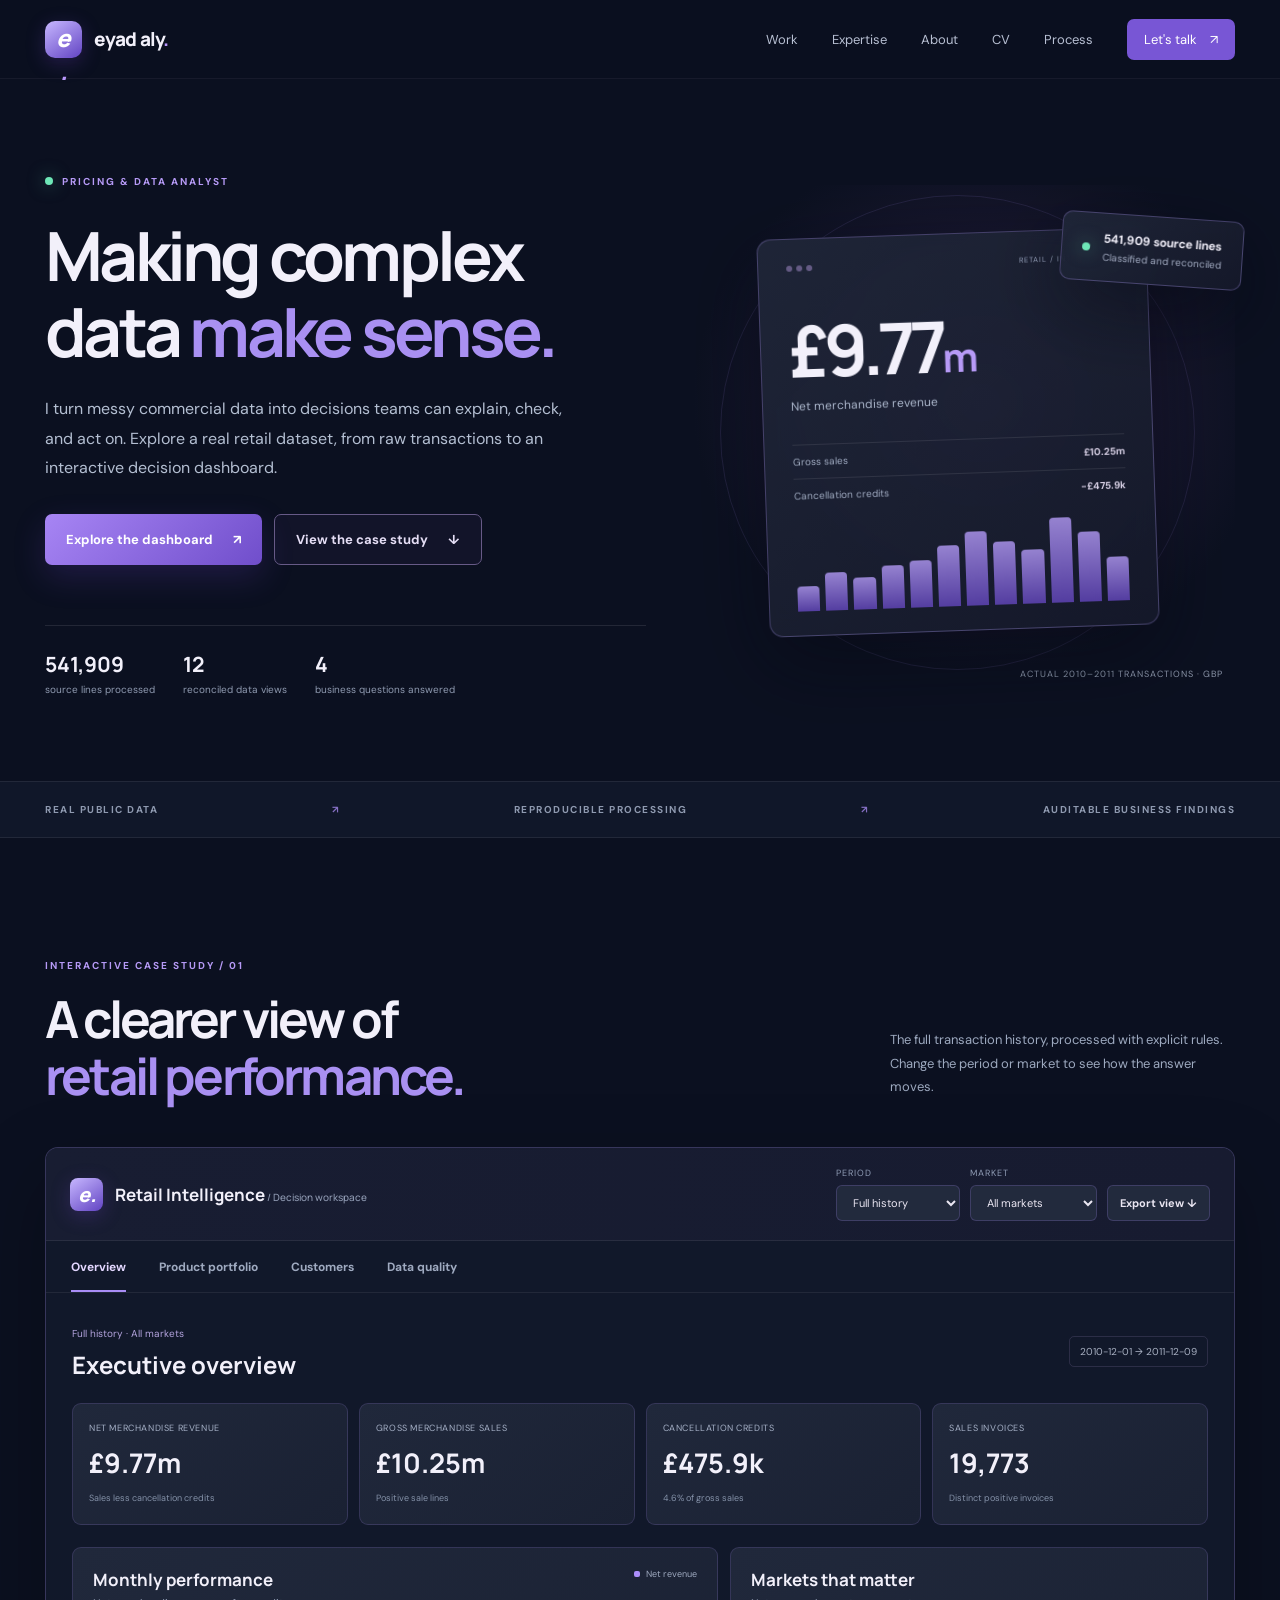
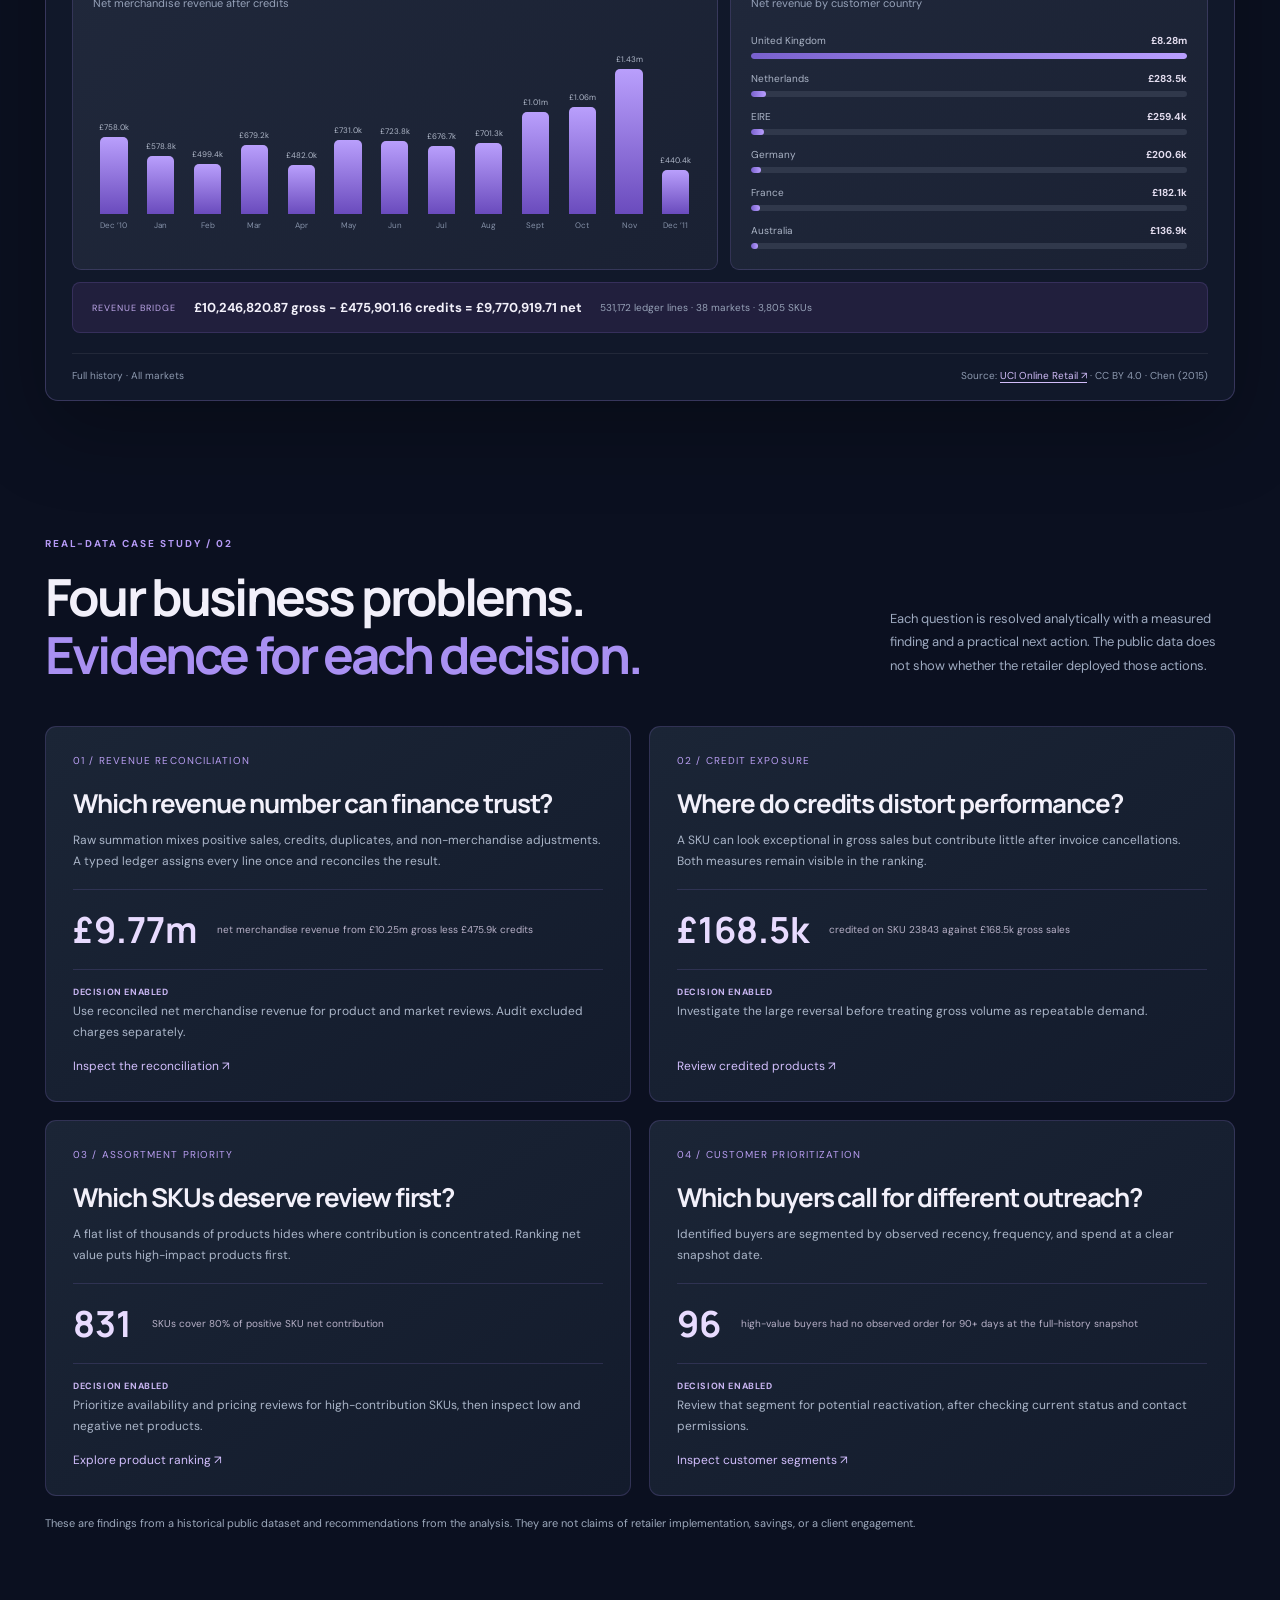
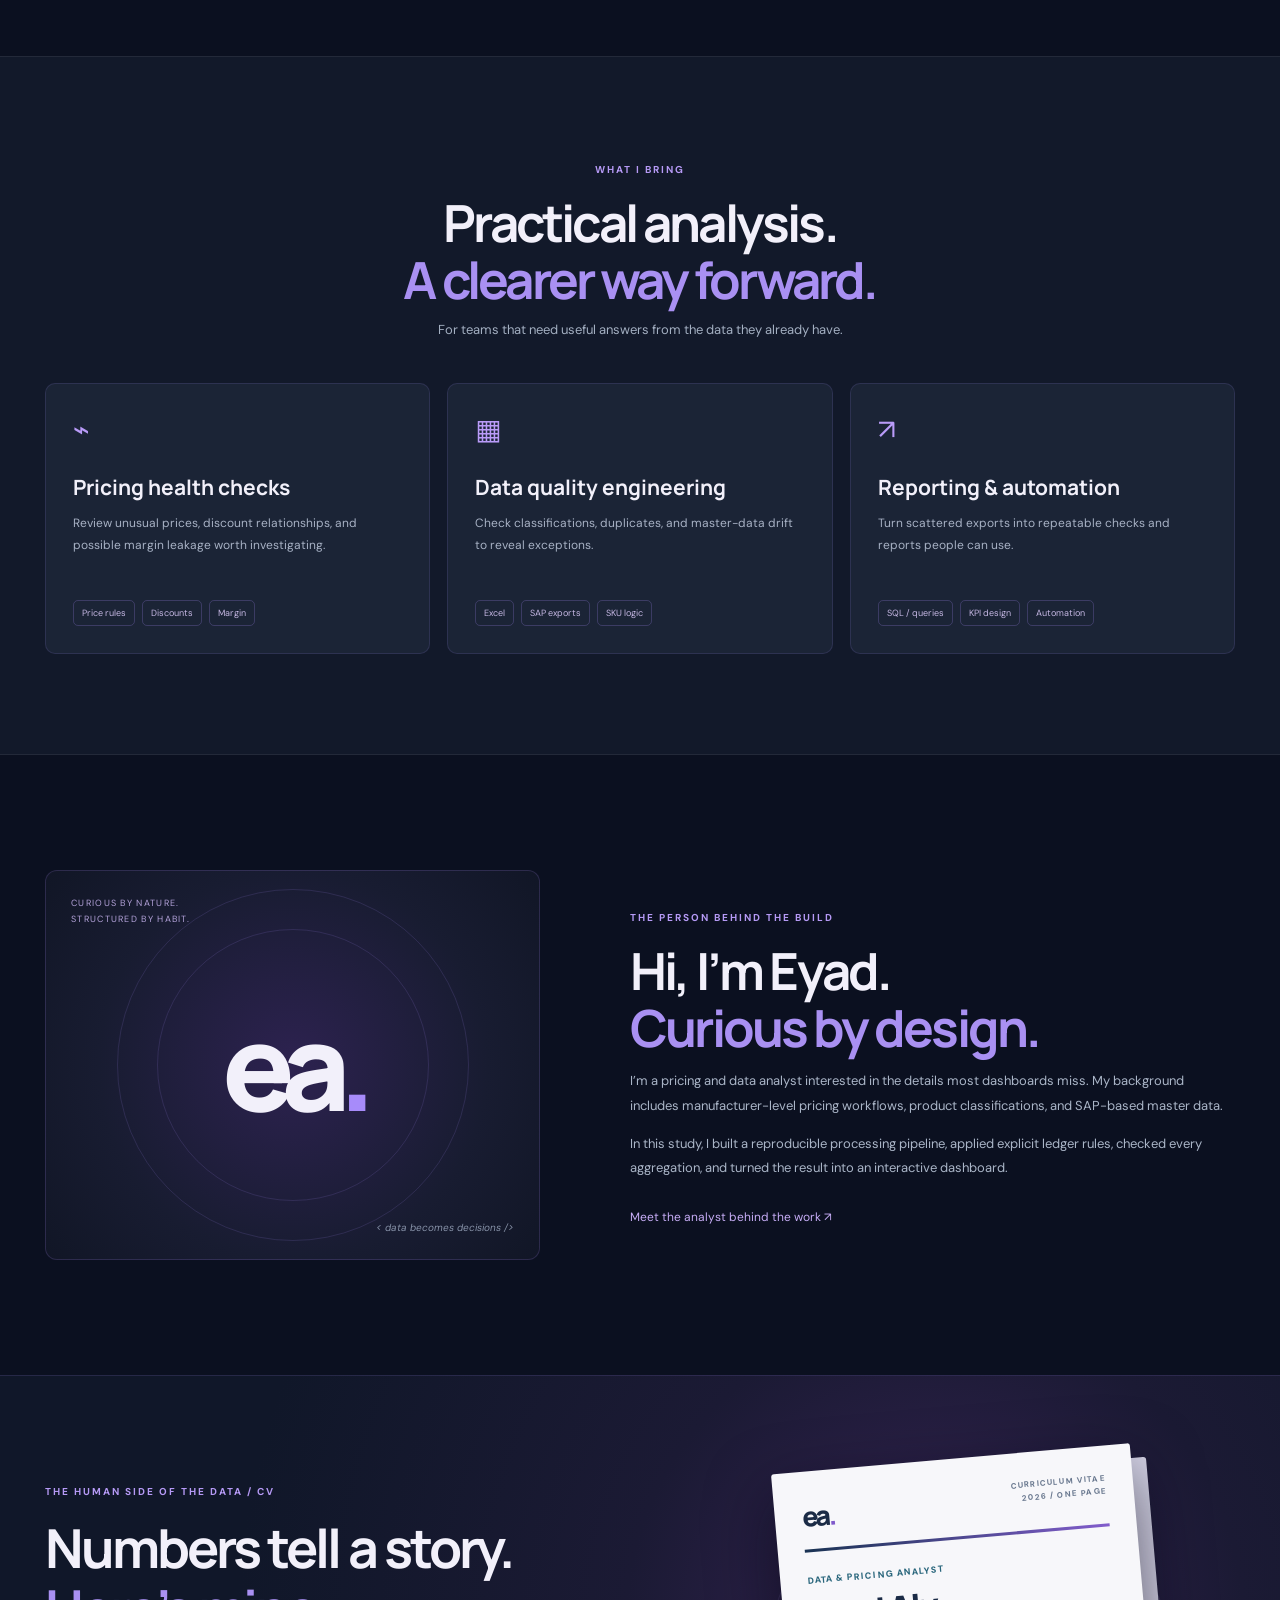
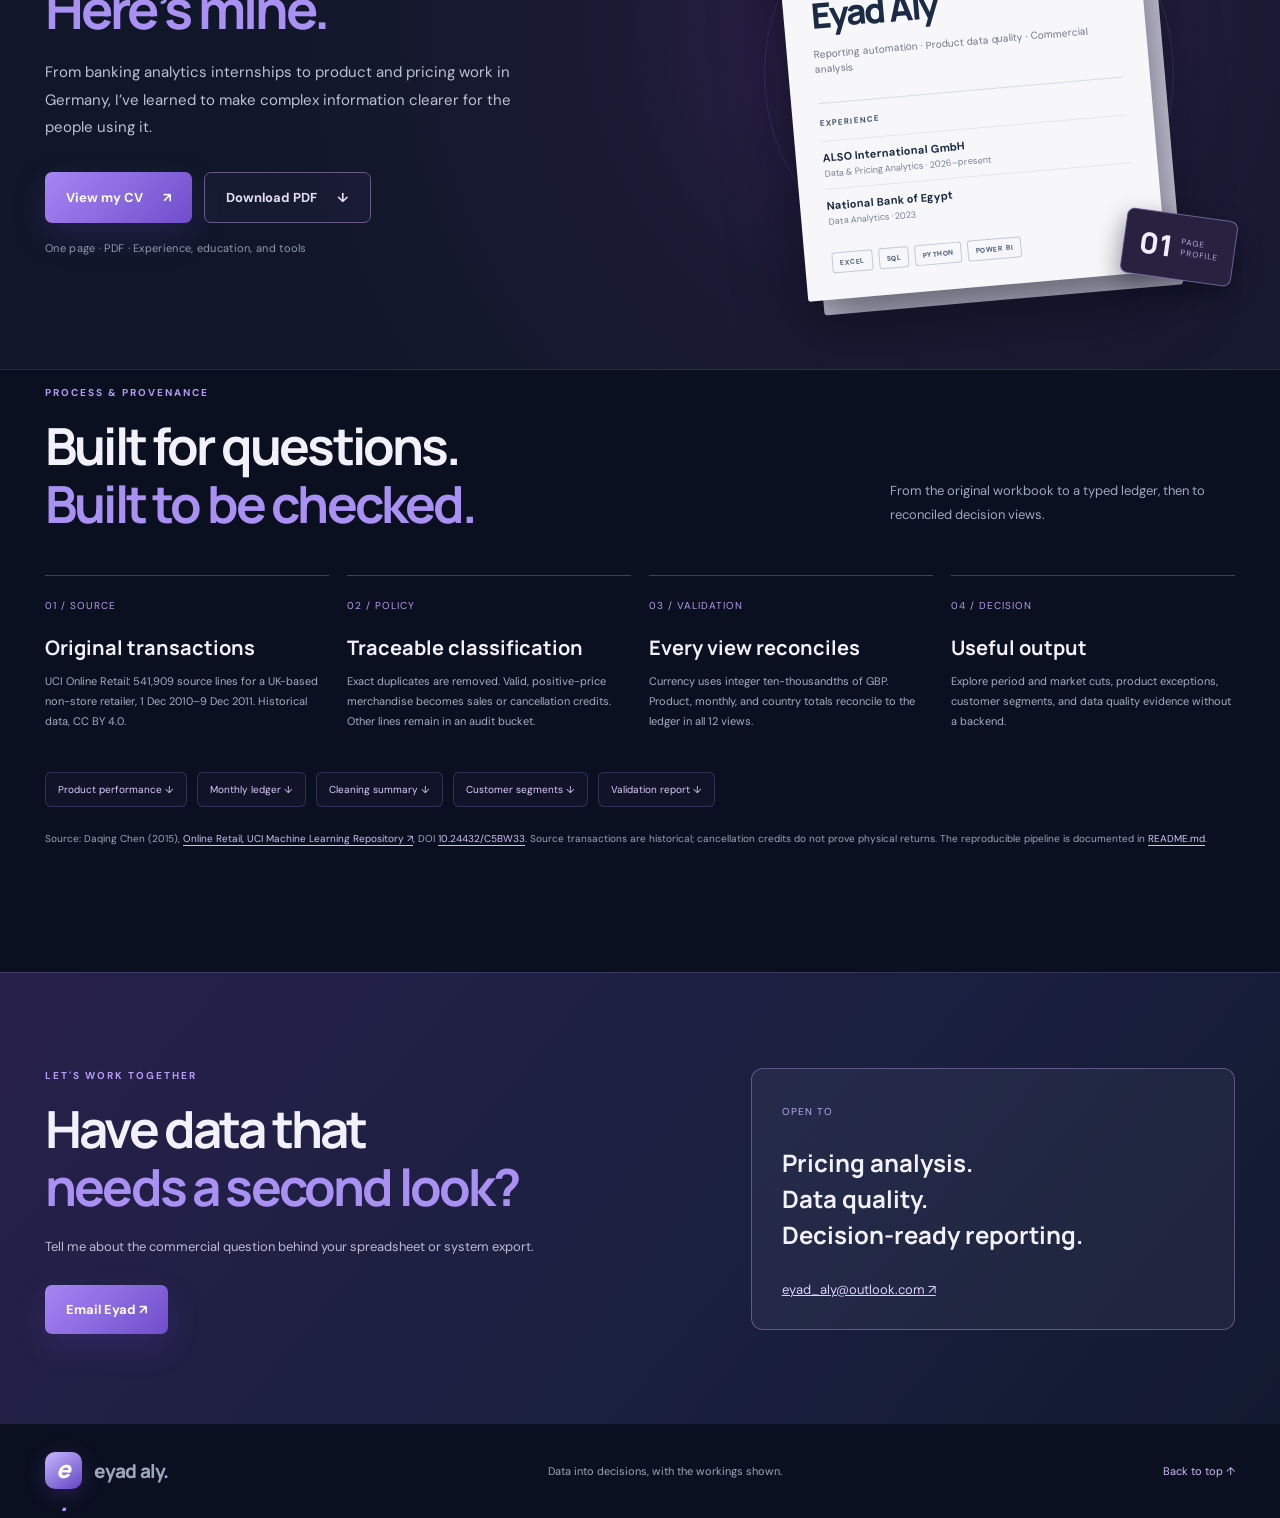
==== commit 8dc229bd: "Add CV feature and downloadable PDF" ====
--- a/index.html
+++ b/index.html
@@ -19,7 +19,7 @@
   <header class="site-header">
     <div class="wrap nav-wrap"><a class="identity" href="#top" aria-label="Eyad Aly, home"><span class="identity-mark">e<span>.</span></span><span>eyad aly<span class="identity-dot">.</span></span></a>
       <button class="menu-toggle" type="button" aria-expanded="false" aria-controls="site-nav" aria-label="Open menu"><span></span><span></span></button>
-      <nav id="site-nav" class="site-nav" aria-label="Main navigation"><a href="#work">Work</a><a href="#expertise">Expertise</a><a href="#about">About</a><a href="#method">Process</a><a class="nav-contact" href="mailto:eyad_aly@outlook.com">Let's talk <span aria-hidden="true">↗</span></a></nav>
+      <nav id="site-nav" class="site-nav" aria-label="Main navigation"><a href="#work">Work</a><a href="#expertise">Expertise</a><a href="#about">About</a><a href="#cv">CV</a><a href="#method">Process</a><a class="nav-contact" href="mailto:eyad_aly@outlook.com">Let's talk <span aria-hidden="true">↗</span></a></nav>
     </div>
   </header>
   <main id="main">
@@ -47,7 +47,14 @@
       <article class="problem-card"><span>04 / CUSTOMER PRIORITIZATION</span><h3>Which buyers call for different outreach?</h3><p>Identified buyers are segmented by observed recency, frequency, and spend at a clear snapshot date.</p><div class="problem-result"><strong>96</strong><small>high-value buyers had no observed order for 90+ days at the full-history snapshot</small></div><p><b>Decision enabled</b> Review that segment for potential reactivation, after checking current status and contact permissions.</p><a href="#dashboard" data-open-view="customers">Inspect customer segments ↗</a></article>
     </div><p class="disclosure">These are findings from a historical public dataset and recommendations from the analysis. They are not claims of retailer implementation, savings, or a client engagement.</p></section>
     <section id="expertise" class="expertise-section"><div class="wrap"><div class="center-head"><span class="eyebrow">WHAT I BRING</span><h2>Practical analysis.<br><em>A clearer way forward.</em></h2><p>For teams that need useful answers from the data they already have.</p></div><div class="expertise-grid"><article><span class="expertise-icon">⌁</span><h3>Pricing health checks</h3><p>Review unusual prices, discount relationships, and possible margin leakage worth investigating.</p><div><span>Price rules</span><span>Discounts</span><span>Margin</span></div></article><article><span class="expertise-icon">▦</span><h3>Data quality engineering</h3><p>Check classifications, duplicates, and master-data drift to reveal exceptions.</p><div><span>Excel</span><span>SAP exports</span><span>SKU logic</span></div></article><article><span class="expertise-icon">↗</span><h3>Reporting & automation</h3><p>Turn scattered exports into repeatable checks and reports people can use.</p><div><span>SQL / queries</span><span>KPI design</span><span>Automation</span></div></article></div></div></section>
-    <section id="about" class="about-section wrap"><div class="about-art" aria-hidden="true"><div>ea<span>.</span></div><small>CURIOUS BY NATURE.<br>STRUCTURED BY HABIT.</small><i>&lt; data becomes decisions /&gt;</i></div><div><span class="eyebrow">THE PERSON BEHIND THE BUILD</span><h2>Hi, I’m Eyad.<br><em>Curious by design.</em></h2><p>I’m a pricing and data analyst interested in the details most dashboards miss. My background includes manufacturer-level pricing workflows, product classifications, and SAP-based master data.</p><p>In this study, I built a reproducible processing pipeline, applied explicit ledger rules, checked every aggregation, and turned the result into an interactive dashboard.</p><a class="text-link" href="#method">See how the analysis was built ↗</a></div></section>
+    <section id="about" class="about-section wrap"><div class="about-art" aria-hidden="true"><div>ea<span>.</span></div><small>CURIOUS BY NATURE.<br>STRUCTURED BY HABIT.</small><i>&lt; data becomes decisions /&gt;</i></div><div><span class="eyebrow">THE PERSON BEHIND THE BUILD</span><h2>Hi, I’m Eyad.<br><em>Curious by design.</em></h2><p>I’m a pricing and data analyst interested in the details most dashboards miss. My background includes manufacturer-level pricing workflows, product classifications, and SAP-based master data.</p><p>In this study, I built a reproducible processing pipeline, applied explicit ledger rules, checked every aggregation, and turned the result into an interactive dashboard.</p><a class="text-link" href="#cv">Meet the analyst behind the work ↗</a></div></section>
+
+    <section id="cv" class="cv-section" aria-labelledby="cv-heading">
+      <div class="wrap cv-layout">
+        <div class="cv-copy"><span class="eyebrow">THE HUMAN SIDE OF THE DATA / CV</span><h2 id="cv-heading">Numbers tell a story.<br><em>Here’s mine.</em></h2><p>From banking analytics internships to product and pricing work in Germany, I’ve learned to make complex information clearer for the people using it.</p><div class="cv-actions"><a class="button button-primary" href="cv.html" aria-label="Read Eyad Aly's CV on the website">View my CV <span aria-hidden="true">↗</span></a><a class="button button-ghost" href="assets/Eyad-Aly-CV.pdf" download="Eyad-Aly-CV.pdf" type="application/pdf">Download PDF <span aria-hidden="true">↓</span></a></div><p class="cv-note">One page · PDF · Experience, education, and tools</p></div>
+        <div class="cv-display" aria-label="CV highlights"><div class="cv-orbit cv-orbit-one"></div><div class="cv-orbit cv-orbit-two"></div><div class="cv-document"><div class="cv-doc-top"><span class="cv-doc-mark">ea<span>.</span></span><span>CURRICULUM VITAE<br>2026 / ONE PAGE</span></div><div class="cv-doc-rule"></div><p class="cv-doc-kicker">DATA & PRICING ANALYST</p><h3>Eyad Aly</h3><p class="cv-doc-intro">Reporting automation · Product data quality · Commercial analysis</p><div class="cv-doc-experience"><span>EXPERIENCE</span><div><strong>ALSO International GmbH</strong><small>Data & Pricing Analytics · 2026–present</small></div><div><strong>National Bank of Egypt</strong><small>Data Analytics · 2023</small></div></div><div class="cv-doc-tools"><span>EXCEL</span><span>SQL</span><span>PYTHON</span><span>POWER BI</span></div></div><div class="cv-sticker" aria-hidden="true"><span>01</span><small>PAGE<br>PROFILE</small></div></div>
+      </div>
+    </section>
     <section id="method" class="method-section wrap"><div class="section-head"><div><span class="eyebrow">PROCESS & PROVENANCE</span><h2>Built for questions.<br><em>Built to be checked.</em></h2></div><p>From the original workbook to a typed ledger, then to reconciled decision views.</p></div><div class="method-grid"><article><span>01 / SOURCE</span><h3>Original transactions</h3><p>UCI Online Retail: 541,909 source lines for a UK-based non-store retailer, 1 Dec 2010–9 Dec 2011. Historical data, CC BY 4.0.</p></article><article><span>02 / POLICY</span><h3>Traceable classification</h3><p>Exact duplicates are removed. Valid, positive-price merchandise becomes sales or cancellation credits. Other lines remain in an audit bucket.</p></article><article><span>03 / VALIDATION</span><h3>Every view reconciles</h3><p>Currency uses integer ten-thousandths of GBP. Product, monthly, and country totals reconcile to the ledger in all 12 views.</p></article><article><span>04 / DECISION</span><h3>Useful output</h3><p>Explore period and market cuts, product exceptions, customer segments, and data quality evidence without a backend.</p></article></div><div class="download-links"><a href="assets/data/product-performance.csv" download>Product performance ↓</a><a href="assets/data/monthly-performance.csv" download>Monthly ledger ↓</a><a href="assets/data/data-quality.csv" download>Cleaning summary ↓</a><a href="assets/data/customer-segments.csv" download>Customer segments ↓</a><a href="assets/data/validation-report.json" download>Validation report ↓</a></div><p class="source-note">Source: Daqing Chen (2015), <a href="https://archive.ics.uci.edu/dataset/352/online+retail" target="_blank" rel="noopener noreferrer">Online Retail, UCI Machine Learning Repository ↗</a>, DOI <a href="https://doi.org/10.24432/C5BW33" target="_blank" rel="noopener noreferrer">10.24432/C5BW33</a>. Source transactions are historical; cancellation credits do not prove physical returns. The reproducible pipeline is documented in <a href="README.md">README.md</a>.</p></section>
     <section id="contact" class="contact-section"><div class="wrap"><div><span class="eyebrow">LET'S WORK TOGETHER</span><h2>Have data that<br><em>needs a second look?</em></h2><p>Tell me about the commercial question behind your spreadsheet or system export.</p><a class="button button-primary" href="mailto:eyad_aly@outlook.com?subject=Portfolio%20enquiry">Email Eyad ↗</a></div><div class="contact-card"><span>OPEN TO</span><h3>Pricing analysis.<br>Data quality.<br>Decision-ready reporting.</h3><a href="mailto:eyad_aly@outlook.com">eyad_aly@outlook.com ↗</a></div></div></section>
   </main>
--- a/styles.css
+++ b/styles.css
@@ -1,2 +1,80 @@
 :root{--bg:#0b1020;--surface:#141a2b;--surface2:#1b2235;--text:#f2f0fa;--muted:#a9b1c7;--muted2:#7f8aa4;--purple:#a78bfa;--line:#ffffff19;--heading:Manrope,system-ui,sans-serif;--body:'DM Sans',system-ui,sans-serif}*{box-sizing:border-box}html{scroll-behavior:smooth}body{margin:0;background:var(--bg);color:var(--text);font-family:var(--body);-webkit-font-smoothing:antialiased}button,select{font:inherit}button{cursor:pointer}a{color:inherit;text-decoration:none}a:focus-visible,button:focus-visible,select:focus-visible{outline:2px solid #c2afff;outline-offset:3px}[hidden]{display:none!important}.wrap{width:min(1190px,calc(100% - 64px));margin-inline:auto}.sr-only{position:absolute;width:1px;height:1px;overflow:hidden;clip-path:inset(50%);white-space:nowrap}.skip-link{position:absolute;left:12px;top:-50px;padding:10px;background:#fff;color:#111;z-index:50}.skip-link:focus{top:12px}.site-header{position:sticky;top:0;z-index:30;background:#0b1020dc;backdrop-filter:blur(15px);border-bottom:1px solid #ffffff0d}.nav-wrap{height:78px;display:flex;align-items:center;justify-content:space-between}.identity{display:inline-flex;align-items:center;gap:12px;font-family:var(--heading);font-weight:800;font-size:19px;letter-spacing:-.9px}.identity-mark,.dash-mark{width:37px;height:37px;display:grid;place-items:center;color:#fff;background:linear-gradient(145deg,#c7b7ff,#6244c3);border-radius:10px;box-shadow:0 5px 19px #7044c744;font-size:24px;font-style:italic;font-weight:800}.identity-mark span,.identity-dot{color:#b897fc}.site-nav{display:flex;align-items:center;gap:34px;color:#b8c0d3;font-size:13px}.site-nav>a:hover,.text-link:hover{color:#fff}.nav-contact{background:#7856d5;color:white!important;padding:12px 17px;border-radius:7px}.nav-contact span{margin-left:10px}.menu-toggle{display:none}.hero{display:grid;grid-template-columns:1.04fr .96fr;gap:35px;align-items:center;min-height:660px;padding-block:90px 85px}.eyebrow{display:inline-flex;align-items:center;gap:9px;color:#b69af6;font-size:10px;font-weight:700;letter-spacing:2px}.pulse,.green-dot{display:inline-block;width:8px;height:8px;border-radius:50%;background:#6ee7b7;box-shadow:0 0 17px #6ee7b780}.hero h1,h2{font-family:var(--heading);font-weight:700;letter-spacing:-.055em;line-height:1.12}.hero h1{font-size:clamp(56px,5.3vw,83px);margin:27px 0 25px}.hero em,h2 em{font-style:normal;color:#a990f2}.hero-copy>p{max-width:540px;color:#b4bfd2;font-size:16px;line-height:1.85}.hero-actions{display:flex;gap:12px;flex-wrap:wrap;margin-top:31px}.button{display:inline-flex;align-items:center;justify-content:center;gap:20px;padding:16px 21px;border-radius:7px;font-weight:700;font-size:13px;transition:transform .2s,background .2s}.button:hover{transform:translateY(-2px)}.button-primary{color:white;background:linear-gradient(135deg,#a785f4,#704ecb);box-shadow:0 12px 32px #6740c438}.button-ghost{border:1px solid #675a87;color:#e5def5;background:#a78bfa0a}.hero-proof{display:flex;gap:28px;margin-top:60px;border-top:1px solid var(--line);padding-top:24px}.hero-proof>span{display:flex;flex-direction:column;gap:5px}.hero-proof strong{font:700 21px var(--heading)}.hero-proof small{font-size:10px;color:#8f9ab0}.hero-visual{min-height:495px;position:relative;display:flex;align-items:center;justify-content:center;background:radial-gradient(ellipse at 54% 44%,#312550 0,#1b1832 30%,transparent 68%)}.visual-orbit{position:absolute;border:1px solid #9880de23;border-radius:50%}.orbit-one{width:475px;height:475px}.orbit-two{width:350px;height:350px}.glass-card{border:1px solid #b099fa4b;background:linear-gradient(140deg,#1f2638e8,#141829e6);box-shadow:0 25px 80px #0507138a;backdrop-filter:blur(10px)}.visual-main{position:relative;z-index:2;width:390px;padding:24px 28px;border-radius:14px;transform:rotate(-2deg)}.visual-card-head{display:flex;align-items:center;justify-content:space-between;color:#9da8c2;font-size:9px;letter-spacing:1px}.visual-card-head>span{display:flex;gap:4px}.visual-card-head i{height:6px;width:6px;border-radius:50%;background:#645a84}.visual-big{font:700 71px var(--heading);letter-spacing:-6px;margin-top:29px}.visual-big span{font-size:40px;letter-spacing:-2px;color:#b79af7}.visual-main>p{margin:0 0 30px;color:#a9b4c9;font-size:12px}.visual-line{display:flex;justify-content:space-between;border-top:1px solid #ffffff17;padding:10px 0;font-size:10px;color:#9faac0}.visual-line b{color:#d7d0e5}.visual-mini-chart{height:85px;display:flex;align-items:end;gap:6px;margin-top:14px}.visual-mini-chart i{flex:1;background:linear-gradient(#b49bf8,#6245bd);border-radius:4px 4px 0 0;opacity:.8}.visual-float{position:absolute;z-index:3;top:31px;right:-8px;border-radius:10px;display:flex;align-items:center;gap:13px;padding:17px 20px;transform:rotate(4deg)}.visual-float strong,.visual-float small{display:block}.visual-float strong{font-size:12px}.visual-float small{font-size:10px;color:#a2abc1;margin-top:4px}.visual-label{position:absolute;bottom:0;right:12px;color:#8e98ac;font-size:9px;letter-spacing:1px}.trust-strip{border-block:1px solid #ffffff13;background:#101729}.trust-strip>.wrap{display:flex;align-items:center;justify-content:space-between;gap:25px;padding-block:21px;color:#8f9ab0;font-size:10px;font-weight:700;letter-spacing:1.5px}.trust-strip span:nth-child(even){color:#856fc3}.section-head{display:flex;justify-content:space-between;align-items:end;gap:30px;margin-bottom:43px}.section-head h2,.center-head h2,.about-section h2,.contact-section h2{font-size:clamp(38px,4vw,58px);margin:16px 0 0}.section-head>p{max-width:345px;color:#9da9bf;font-size:13px;line-height:1.8;margin:0 0 6px}.dashboard-section,.work-section,.method-section{padding-block:115px}.dashboard-section{padding-bottom:60px}.dashboard-shell{border:1px solid #b098fb3d;background:#11182a;border-radius:13px;box-shadow:0 30px 80px #0004;overflow:hidden}.dash-toolbar{display:flex;justify-content:space-between;align-items:center;gap:24px;padding:19px 24px;border-bottom:1px solid #ffffff13;background:linear-gradient(90deg,#181d32,#171b30)}.dash-brand{display:flex;align-items:center;gap:12px;font:700 17px var(--heading);white-space:nowrap}.dash-mark{height:33px;width:33px;font-size:20px;border-radius:8px}.dash-brand small{font-size:10px;color:#8f9ab2;font-weight:500}.dash-controls{display:flex;align-items:end;gap:10px}.dash-controls label{color:#8f9bb4;font-size:9px;letter-spacing:1px;display:flex;flex-direction:column;gap:6px}.dash-controls select,.export-button{border:1px solid #a78bfa36;background:#222a3d;color:#eae6f2;border-radius:6px;padding:9px 12px;font-size:11px;min-height:36px}.dash-controls select{max-width:158px}.export-button{white-space:nowrap;font-weight:700}.export-button:hover{background:#7055bd}.tab-scroll{overflow:auto;scrollbar-width:thin}.dash-tabs{display:flex;gap:33px;padding:0 25px;min-width:max-content;border-bottom:1px solid #ffffff12}.dash-tabs button{border:0;border-bottom:2px solid transparent;background:none;color:#9faac0;padding:18px 0 15px;font-size:12px;font-weight:700}.dash-tabs button[aria-selected=true]{color:#e3d7ff;border-bottom-color:#a98df6}.dash-content{padding:28px 26px 18px}.dash-intro{display:flex;justify-content:space-between;align-items:center;gap:15px}.dash-intro>div>span{color:#b3a3dd;font-size:10px}.dash-intro h3{font:700 24px var(--heading);margin:6px 0 0}.dash-intro>span{border:1px solid #8c7daf38;border-radius:5px;color:#a8b0c2;padding:8px 10px;font-size:10px}.kpi-grid{display:grid;grid-template-columns:repeat(4,1fr);gap:11px;margin:22px 0}.kpi,.dash-panel,.micro-grid>div,.segment-card,.quality-item{border:1px solid #a78bfa2c;background:linear-gradient(140deg,#20283b,#1a2133);border-radius:9px}.kpi{padding:18px 16px}.kpi span,.micro-grid span{display:block;color:#a5b0c6;font-size:9px;letter-spacing:.6px}.kpi strong{display:block;font:700 27px var(--heading);margin:10px 0 4px}.kpi small{color:#8491a8;font-size:9px}.panel-grid{display:grid;grid-template-columns:1.35fr 1fr;gap:12px}.dash-panel{padding:20px}.panel-head{display:flex;align-items:start;justify-content:space-between;gap:8px}.dash-panel h4,.panel-intro h4{font:700 17px var(--heading);margin:0}.dash-panel p,.panel-intro p{font-size:11px;color:#96a2b9;margin:5px 0 0}.chart-key{white-space:nowrap;color:#9faac0;font-size:9px}.chart-key i{display:inline-block;background:#ab8efa;height:6px;width:6px;border-radius:2px;margin-right:4px}.trend-chart{height:220px;display:flex;align-items:end;gap:5px;padding-top:20px}.trend-col{flex:1;min-width:0;height:100%;display:flex;flex-direction:column;justify-content:end;align-items:center}.trend-col>span{font-size:8px;color:#aeb6c7;white-space:nowrap}.trend-col i{display:block;min-height:2px;width:65%;background:linear-gradient(#b99ffc,#6a4bbd);border-radius:5px 5px 0 0;margin-top:5px}.trend-col small{font-size:8px;color:#8591a8;margin-top:6px;white-space:nowrap}.market-bars{display:grid;gap:13px;margin-top:24px}.market-row>div:first-child{display:flex;justify-content:space-between;gap:12px;font-size:10px;color:#abb4c6}.market-row b{font-weight:700;color:#e4def0}.market-track{height:6px;border-radius:8px;background:#30384b;margin-top:6px;overflow:hidden}.market-track i{display:block;height:100%;border-radius:8px;background:linear-gradient(90deg,#7961ce,#b99fff)}.revenue-bridge{display:flex;align-items:center;gap:18px;flex-wrap:wrap;background:#211f3d;border:1px solid #a78bfa27;padding:16px 19px;margin-top:12px;border-radius:8px}.revenue-bridge span{font-size:9px;color:#bfa8eb;letter-spacing:1px}.revenue-bridge strong{font-size:13px}.revenue-bridge small{color:#97a2b8;font-size:10px}.panel-intro{display:flex;justify-content:space-between;align-items:start;gap:18px;margin-bottom:20px}.panel-intro h4{font-size:19px}.ranking-toggle{display:flex;gap:4px;border:1px solid #a78bfa32;background:#1c2335;border-radius:6px;padding:4px}.ranking-toggle button{border:0;border-radius:4px;background:none;color:#aeb8cb;padding:7px 10px;font-size:10px;white-space:nowrap}.ranking-toggle button[aria-pressed=true]{background:#654db3;color:#fff}.micro-grid{display:grid;grid-template-columns:repeat(3,1fr);gap:10px;margin-bottom:18px}.micro-grid>div{padding:15px}.micro-grid strong{display:block;font:700 25px var(--heading);margin-top:7px}.table-scroll{overflow:auto;max-height:470px;border:1px solid #a78bfa2a;border-radius:8px}.table-scroll table{border-collapse:collapse;width:100%;min-width:640px;font-size:11px}.table-scroll caption{text-align:left;padding:13px;color:#c5b8e2}.table-scroll th,.table-scroll td{padding:12px 14px;border-bottom:1px solid #ffffff0d;text-align:left}.table-scroll th{position:sticky;top:0;background:#242b3e;color:#bdc5d5;font-size:9px;letter-spacing:.8px;text-transform:uppercase}.table-scroll td{color:#b7c0d0}.table-scroll td:nth-child(n+3),.table-scroll th:nth-child(n+3){text-align:right;white-space:nowrap}.table-scroll td b{display:block;color:#e9e5f2;font-weight:700}.table-scroll td small{display:block;color:#929cb1;margin-top:2px}.footnote{color:#98a3ba;font-size:10px;line-height:1.65}.footnote a,.source-note a,.dash-footer a{color:#d2bdf9;text-decoration:underline;text-underline-offset:3px}.segment-grid{display:grid;grid-template-columns:repeat(3,1fr);gap:10px}.segment-card{padding:17px}.segment-card>span{font-size:10px;color:#c3a9f0}.segment-card strong{font:700 25px var(--heading);display:block;margin:9px 0 4px}.segment-card small{font-size:10px;color:#a9b3c5}.segment-card .track{height:5px;background:#343c50;border-radius:6px;margin:13px 0;overflow:hidden}.segment-card .track i{display:block;height:100%;background:#a98bef}.segment-card p{font-size:10px;color:#8f9bb2;line-height:1.5}.scope-pill{border:1px solid #a78bfa40;border-radius:5px;padding:8px 10px;font-size:9px;color:#c5b2eb;white-space:nowrap}.quality-grid{display:grid;grid-template-columns:repeat(5,1fr);gap:9px;margin-bottom:13px}.quality-item{padding:13px}.quality-item span,.quality-item small{display:block;color:#a4aec1;font-size:9px}.quality-item strong{display:block;font:700 21px var(--heading);margin:7px 0}.facts,.checks{margin-top:15px}.fact,.check{display:flex;justify-content:space-between;gap:12px;padding:8px 0;border-top:1px solid #ffffff11;font-size:10px;color:#abb5c8}.fact strong{color:#ede8f4;text-align:right}.check{justify-content:start}.check b{color:#7ae1af}.dash-footer{display:flex;justify-content:space-between;gap:12px;flex-wrap:wrap;color:#8e9ab0;font-size:10px;border-top:1px solid #ffffff12;margin-top:20px;padding-top:15px}.work-section{padding-top:70px}.problem-grid{display:grid;grid-template-columns:repeat(2,1fr);gap:18px}.problem-card{padding:27px;border:1px solid #a78bfa2d;background:linear-gradient(145deg,#1b2536,#131b2c);border-radius:11px;display:flex;flex-direction:column}.problem-card>span{font-size:10px;color:#b99ef2;letter-spacing:1.1px}.problem-card h3{font:700 26px var(--heading);letter-spacing:-.04em;margin:18px 0 9px}.problem-card>p{font-size:12px;color:#aab5c8;line-height:1.75;margin:0 0 15px}.problem-result{border-block:1px solid #a78bfa27;padding:15px 0;margin:2px 0 15px;display:flex;align-items:center;gap:20px}.problem-result strong{font:700 36px var(--heading);white-space:nowrap;color:#e8dbff}.problem-result small{color:#b8b1c8;font-size:10px;line-height:1.5}.problem-card p b{display:block;color:#c9b6f2;text-transform:uppercase;font-size:9px;letter-spacing:.6px}.problem-card>a{color:#d2befd;font-size:12px;margin-top:auto}.disclosure{font-size:11px;color:#9ca8bb;margin-top:20px}.expertise-section{padding:100px 0;background:#12192a;border-block:1px solid #ffffff12}.center-head{text-align:center}.center-head p{font-size:13px;color:#a3afc1}.expertise-grid{display:grid;grid-template-columns:repeat(3,1fr);gap:17px;margin-top:45px}.expertise-grid article{padding:27px;background:#1b2436;border:1px solid #a78bfa22;border-radius:10px}.expertise-icon{font-size:28px;color:#b99bf8}.expertise-grid h3{font:700 21px var(--heading);margin:25px 0 10px}.expertise-grid p{color:#a7b1c4;font-size:12px;line-height:1.8;min-height:65px}.expertise-grid article>div{display:flex;gap:7px;flex-wrap:wrap;margin-top:22px}.expertise-grid article>div span{font-size:9px;border:1px solid #a78bfa3b;color:#c5b7e3;border-radius:5px;padding:6px 8px}.about-section{display:grid;grid-template-columns:.9fr 1.1fr;gap:90px;align-items:center;padding-block:115px}.about-art{height:390px;position:relative;display:flex;align-items:center;justify-content:center;background:radial-gradient(circle at center,#2d2250,#181c31 62%,#111626);border:1px solid #a78bfa2d;border-radius:12px;overflow:hidden}.about-art:before,.about-art:after{content:"";position:absolute;border:1px solid #a78bfa24;border-radius:50%;width:350px;height:350px}.about-art:after{width:270px;height:270px}.about-art>div{font:800 120px var(--heading);letter-spacing:-13px;z-index:1}.about-art>div span{color:#a78bfa}.about-art small{position:absolute;left:25px;top:25px;color:#b3a2d9;font-size:9px;letter-spacing:1.3px;line-height:1.7}.about-art i{position:absolute;bottom:25px;right:25px;font-size:10px;color:#8792a8}.about-section p{font-size:13px;color:#aab5c7;line-height:1.9}.text-link{display:inline-block;color:#c7adf6;font-size:12px;margin-top:15px}.method-section{padding-top:10px}.method-grid{display:grid;grid-template-columns:repeat(4,1fr);gap:18px}.method-grid article{border-top:1px solid #a78bfa5c;padding-top:17px}.method-grid article>span{color:#b59aec;font-size:10px;letter-spacing:1px}.method-grid h3{font:700 20px var(--heading);margin:20px 0 9px}.method-grid p{font-size:11px;line-height:1.8;color:#a3aec1}.download-links{display:flex;flex-wrap:wrap;gap:10px;margin-top:30px}.download-links a{padding:10px 12px;border:1px solid #a78bfa38;border-radius:6px;color:#dccbfc;background:#a78bfa0a;font-size:10px}.download-links a:hover{background:#a78bfa24}.source-note{font-size:10px;color:#9aa5ba;line-height:1.7;margin-top:23px}.contact-section{background:linear-gradient(130deg,#27204a,#1a2040 55%,#121a30);padding:90px 0;border-top:1px solid #b196ec36}.contact-section>.wrap{display:grid;grid-template-columns:1fr .75fr;gap:60px;align-items:center}.contact-section p{color:#c0b9d0;font-size:13px;line-height:1.8;margin:20px 0 27px}.contact-card{border:1px solid #b49be46a;background:#ffffff0c;border-radius:12px;padding:30px}.contact-card>span{color:#bca8ec;font-size:10px;letter-spacing:1px}.contact-card h3{font:700 24px/1.5 var(--heading);margin:25px 0}.contact-card a{color:#dfd0ff;font-size:13px;text-decoration:underline}.site-footer{display:flex;justify-content:space-between;align-items:center;gap:15px;padding-block:28px;color:#9ba5bb;font-size:11px}.site-footer>a:last-child{color:#d2bafa}@media(max-width:960px){.hero{grid-template-columns:1fr;padding-block:75px}.hero-copy>p{max-width:670px}.hero-visual{min-height:420px}.visual-float{right:8%}.dash-toolbar{align-items:start;flex-direction:column}.dash-controls{width:100%}.dash-controls label{flex:1}.dash-controls select{max-width:none;width:100%}.kpi-grid{grid-template-columns:repeat(2,1fr)}.quality-grid{grid-template-columns:repeat(3,1fr)}.about-section{gap:40px}.method-grid{grid-template-columns:repeat(2,1fr)}}@media(max-width:680px){.wrap{width:min(100% - 34px,1190px)}.nav-wrap{height:66px}.menu-toggle{display:flex;flex-direction:column;gap:5px;border:0;background:none;padding:10px}.menu-toggle span{width:23px;height:2px;background:#ddd4f7}.site-nav{display:none;position:absolute;left:0;right:0;top:66px;background:#151c2e;border-bottom:1px solid #a78bfa3b;padding:20px 17px;flex-direction:column;align-items:stretch;gap:15px}.site-nav.is-open{display:flex}.nav-contact{text-align:center}.hero{gap:10px;padding-block:65px 45px}.hero h1{font-size:clamp(46px,11vw,62px)}.hero-copy>p{font-size:14px}.hero-proof{gap:14px;margin-top:35px}.hero-proof strong{font-size:17px}.hero-proof small{font-size:9px}.hero-visual{min-height:375px}.visual-main{width:85%;padding:20px}.visual-float{top:8px;right:0;padding:12px}.visual-float strong{font-size:10px}.orbit-one{width:310px;height:310px}.orbit-two{width:240px;height:240px}.visual-big{font-size:58px}.trust-strip>.wrap{justify-content:center;flex-wrap:wrap;font-size:8px;gap:10px;padding-block:16px}.trust-strip span:nth-child(even){display:none}.section-head{display:block;margin-bottom:30px}.section-head>p{margin-top:20px}.dashboard-section,.work-section,.method-section{padding-block:75px}.dash-toolbar{padding:17px}.dash-brand{font-size:14px}.dash-controls{display:grid;grid-template-columns:1fr 1fr}.export-button{grid-column:span 2}.dash-tabs{gap:24px;padding-inline:17px}.dash-content{padding:19px 16px}.dash-intro{align-items:start;flex-direction:column}.kpi{padding:14px}.kpi strong{font-size:23px}.kpi span{font-size:8px}.panel-grid{grid-template-columns:1fr}.trend-chart{height:205px}.quality-grid{grid-template-columns:repeat(2,1fr)}.micro-grid{grid-template-columns:1fr 1fr}.micro-grid>div:last-child{grid-column:span 2}.segment-grid{grid-template-columns:1fr 1fr}.panel-intro{flex-direction:column}.problem-grid,.expertise-grid,.about-section,.contact-section>.wrap{grid-template-columns:1fr}.expertise-section{padding-block:75px}.expertise-grid article p{min-height:0}.about-section{padding-block:75px}.about-art{height:310px}.method-grid{gap:15px}.site-footer{flex-wrap:wrap}.contact-section{padding-block:75px}}@media(max-width:420px){.hero-proof{justify-content:space-between}.hero-proof small{max-width:86px}.visual-main{width:95%}.visual-float{right:-3px}.kpi-grid{gap:8px}.kpi strong{font-size:21px}.segment-grid{grid-template-columns:1fr}.quality-grid{grid-template-columns:1fr 1fr}.problem-result strong{font-size:29px}.dash-brand small{display:none}}@media(prefers-reduced-motion:reduce){html{scroll-behavior:auto}*,*:before,*:after{transition:none!important;animation:none!important}}
 @media(max-width:680px){.overview-grid>.dash-panel:first-child{overflow-x:auto}.trend-chart{min-width:520px}.trend-col>span{display:none}}
+
+/* CV feature */
+.cv-section{position:relative;overflow:hidden;border-block:1px solid #a78bfa24;background:radial-gradient(circle at 73% 42%,#362454 0,#1b1a34 31%,#101729 70%)}
+.cv-layout{min-height:560px;display:grid;grid-template-columns:1.05fr .95fr;align-items:center;gap:70px;padding-block:82px}
+.cv-copy h2{font-size:clamp(40px,4.2vw,62px);margin:18px 0 20px}
+.cv-copy>p:not(.cv-note){max-width:505px;color:#b8c2d3;font-size:15px;line-height:1.85}
+.cv-actions{display:flex;gap:12px;flex-wrap:wrap;margin-top:30px}
+.cv-note{margin-top:18px;color:#8d9ab1;font-size:11px;letter-spacing:.3px}
+.cv-display{position:relative;min-height:395px;display:grid;place-items:center}
+.cv-orbit{position:absolute;width:410px;height:410px;border:1px solid #b197ee26;border-radius:50%}
+.cv-orbit-two{width:305px;height:305px}
+.cv-document{position:relative;z-index:1;width:min(360px,92%);min-height:365px;padding:26px 27px;background:#f7f7fa;color:#1b2b46;border-radius:3px;box-shadow:0 25px 65px #0507139c,15px 15px 0 #d8d6e9;transform:rotate(-5deg);transition:transform .25s ease,box-shadow .25s ease}
+.cv-document:hover{transform:rotate(-2deg) translateY(-5px);box-shadow:0 32px 75px #050713a9,15px 15px 0 #d8d6e9}
+.cv-doc-top{display:flex;align-items:start;justify-content:space-between;gap:12px}
+.cv-doc-mark{font:800 27px var(--heading);letter-spacing:-3px}
+.cv-doc-mark span{color:#805acb}
+.cv-doc-top>span:last-child{text-align:right;color:#68778e;font-size:8px;font-weight:700;letter-spacing:1.2px;line-height:1.6}
+.cv-doc-rule{height:3px;width:100%;background:linear-gradient(90deg,#193252,#825dcc);margin:15px 0 22px}
+.cv-doc-kicker{color:#28657b;font-size:9px;font-weight:800;letter-spacing:1.1px;margin:0 0 5px}
+.cv-document h3{font:800 35px var(--heading);letter-spacing:-2px;margin:0}
+.cv-doc-intro{color:#6a7486;font-size:10px;line-height:1.5;margin:8px 0 26px}
+.cv-doc-experience{border-top:1px solid #d6dbe4;padding-top:14px}
+.cv-doc-experience>span{display:block;color:#44566f;font-size:8px;font-weight:800;letter-spacing:1.1px;margin-bottom:13px}
+.cv-doc-experience>div{border-top:1px solid #e4e7ed;padding:9px 0}
+.cv-doc-experience strong,.cv-doc-experience small{display:block}
+.cv-doc-experience strong{font-size:11px}
+.cv-doc-experience small{color:#718094;font-size:9px;margin-top:3px}
+.cv-doc-tools{display:flex;gap:6px;flex-wrap:wrap;margin-top:16px}
+.cv-doc-tools span{border:1px solid #c2c9d7;border-radius:3px;padding:5px 7px;font-size:7px;font-weight:800;letter-spacing:.5px;color:#51627d}
+.cv-sticker{position:absolute;z-index:2;right:0;bottom:7px;display:flex;align-items:center;gap:9px;padding:12px 15px;border:1px solid #c6affc73;border-radius:8px;background:#282240;color:#f3ebff;box-shadow:0 10px 25px #05071372;transform:rotate(8deg)}
+.cv-sticker>span{font:800 29px var(--heading)}
+.cv-sticker small{font-size:8px;line-height:1.35;letter-spacing:1px;color:#bda6ed}
+@media(max-width:960px){.cv-layout{gap:32px}.cv-document{width:min(340px,93%)}}
+@media(max-width:680px){.cv-layout{grid-template-columns:1fr;gap:25px;padding-block:72px}.cv-copy>p:not(.cv-note){font-size:13px}.cv-display{min-height:400px}.cv-orbit{width:325px;height:325px}.cv-orbit-two{width:245px;height:245px}.cv-document{width:min(345px,88%)}.cv-sticker{right:5px}}
+@media(max-width:420px){.cv-actions .button{flex:1;white-space:nowrap;padding-inline:13px;gap:8px;font-size:11px}.cv-display{min-height:390px}.cv-document{padding:23px;width:88%}.cv-sticker{right:0;bottom:0}}
+
+/* Readable CV page */
+.resume-nav{display:flex;align-items:center;gap:24px;color:#c7cce0;font-size:12px}
+.resume-nav>a:first-child:hover{color:#fff}
+.resume-main{padding-block:75px 100px}
+.resume-hero{display:grid;grid-template-columns:1fr 230px;gap:70px;align-items:center;padding-bottom:70px;border-bottom:1px solid var(--line)}
+.resume-hero h1{font:700 clamp(47px,5vw,70px)/1.13 var(--heading);letter-spacing:-.055em;margin:22px 0}
+.resume-hero h1 em{font-style:normal;color:#a990f2}
+.resume-hero p{max-width:660px;font-size:15px;color:#b1bdd0;line-height:1.8}
+.resume-meta{display:flex;gap:12px;flex-wrap:wrap;margin-top:27px}
+.resume-meta span{padding:8px 10px;border:1px solid #a78bfa3b;border-radius:4px;color:#c4b5e8;font-size:9px;font-weight:700;letter-spacing:.8px}
+.resume-hero-card{min-height:235px;padding:20px;display:flex;flex-direction:column;align-items:start;justify-content:space-between;border-radius:10px;border:1px solid #b79eec66;background:linear-gradient(145deg,#34275c,#1c2640);box-shadow:13px 13px 0 #a78bfa18;transform:rotate(4deg)}
+.resume-hero-card>span{font-size:10px;color:#c4b4ec;letter-spacing:1.1px}
+.resume-hero-card strong{font:800 78px/1 var(--heading);letter-spacing:-7px}
+.resume-hero-card small{font-size:9px;color:#b8aed4;letter-spacing:1px}
+.resume-hero-card a{font-size:11px;font-weight:700;color:#f3e9ff;border-top:1px solid #ffffff27;padding-top:13px;width:100%}
+.resume-grid{display:grid;grid-template-columns:250px 1fr;gap:90px;padding-top:68px}
+.resume-sidebar{align-self:start;position:sticky;top:105px}
+.resume-sidebar-block{border-top:1px solid #a78bfa42;padding:18px 0 22px}
+.resume-sidebar-block>span,.resume-index,.resume-cta span{display:block;color:#b49af0;font-size:10px;font-weight:700;letter-spacing:1.4px}
+.resume-sidebar-block p{font-size:12px;color:#b5bfd0;line-height:1.9;margin:13px 0 0}
+.resume-sidebar-block a{display:inline-block;margin-top:13px;color:#d2bdf9;font-size:11px}
+.resume-tags{display:flex;gap:7px;flex-wrap:wrap;margin-top:15px}
+.resume-tags span{border:1px solid #a78bfa45;border-radius:4px;color:#ccbee9;font-size:10px;padding:7px 9px}
+.resume-content>section{padding-bottom:55px;margin-bottom:55px;border-bottom:1px solid var(--line)}
+.resume-content h2{font-size:clamp(27px,3vw,40px);letter-spacing:-.045em;margin:17px 0 19px}
+.resume-content>section>p{font-size:14px;color:#b3bed0;line-height:1.85;max-width:760px}
+.resume-role{display:grid;grid-template-columns:1fr auto;gap:5px 18px;border-top:1px solid #a78bfa32;padding:21px 0}
+.resume-role h3{font:700 19px var(--heading);margin:0 0 4px}
+.resume-role>div>span,.resume-role time{color:#b9a5ea;font-size:11px}
+.resume-role time{white-space:nowrap;margin-top:5px}
+.resume-role ul{grid-column:1/-1;margin:9px 0 0;padding-left:19px;color:#acb7ca;font-size:12px;line-height:1.85}
+.resume-role li{padding-left:4px;margin:4px 0}
+.resume-education{display:flex;flex-direction:column;gap:4px;padding:18px 0;border-top:1px solid #a78bfa32}
+.resume-education strong{font:700 16px var(--heading)}
+.resume-education strong small{font-size:11px;color:#b7a2e8}
+.resume-education>span{font-size:11px;color:#a8b5ca}
+.resume-cta{display:flex;align-items:center;justify-content:space-between;gap:25px;background:#25203f;border:1px solid #a78bfa3f;border-radius:10px;padding:27px}
+.resume-cta h2{font-size:25px;margin:8px 0}
+.resume-cta p{margin:0;color:#aab4ca;font-size:11px}
+.resume-cta .button{white-space:nowrap}
+@media(max-width:900px){.resume-grid{grid-template-columns:200px 1fr;gap:35px}.resume-hero{gap:30px}}
+@media(max-width:680px){.resume-nav{gap:9px}.resume-nav>a:first-child{display:none}.resume-nav .nav-contact{padding:10px;font-size:10px}.resume-main{padding-block:58px 80px}.resume-hero{grid-template-columns:1fr;gap:32px;padding-bottom:50px}.resume-hero-card{min-height:175px;transform:none;box-shadow:8px 8px 0 #a78bfa18}.resume-hero-card strong{font-size:53px}.resume-grid{grid-template-columns:1fr;gap:30px;padding-top:42px}.resume-sidebar{position:static;display:grid;grid-template-columns:1fr 1fr;gap:0 15px}.resume-role{grid-template-columns:1fr}.resume-role time{margin:0}.resume-content>section{padding-bottom:35px;margin-bottom:35px}.resume-cta{flex-direction:column;align-items:start}.resume-cta .button{width:100%}}
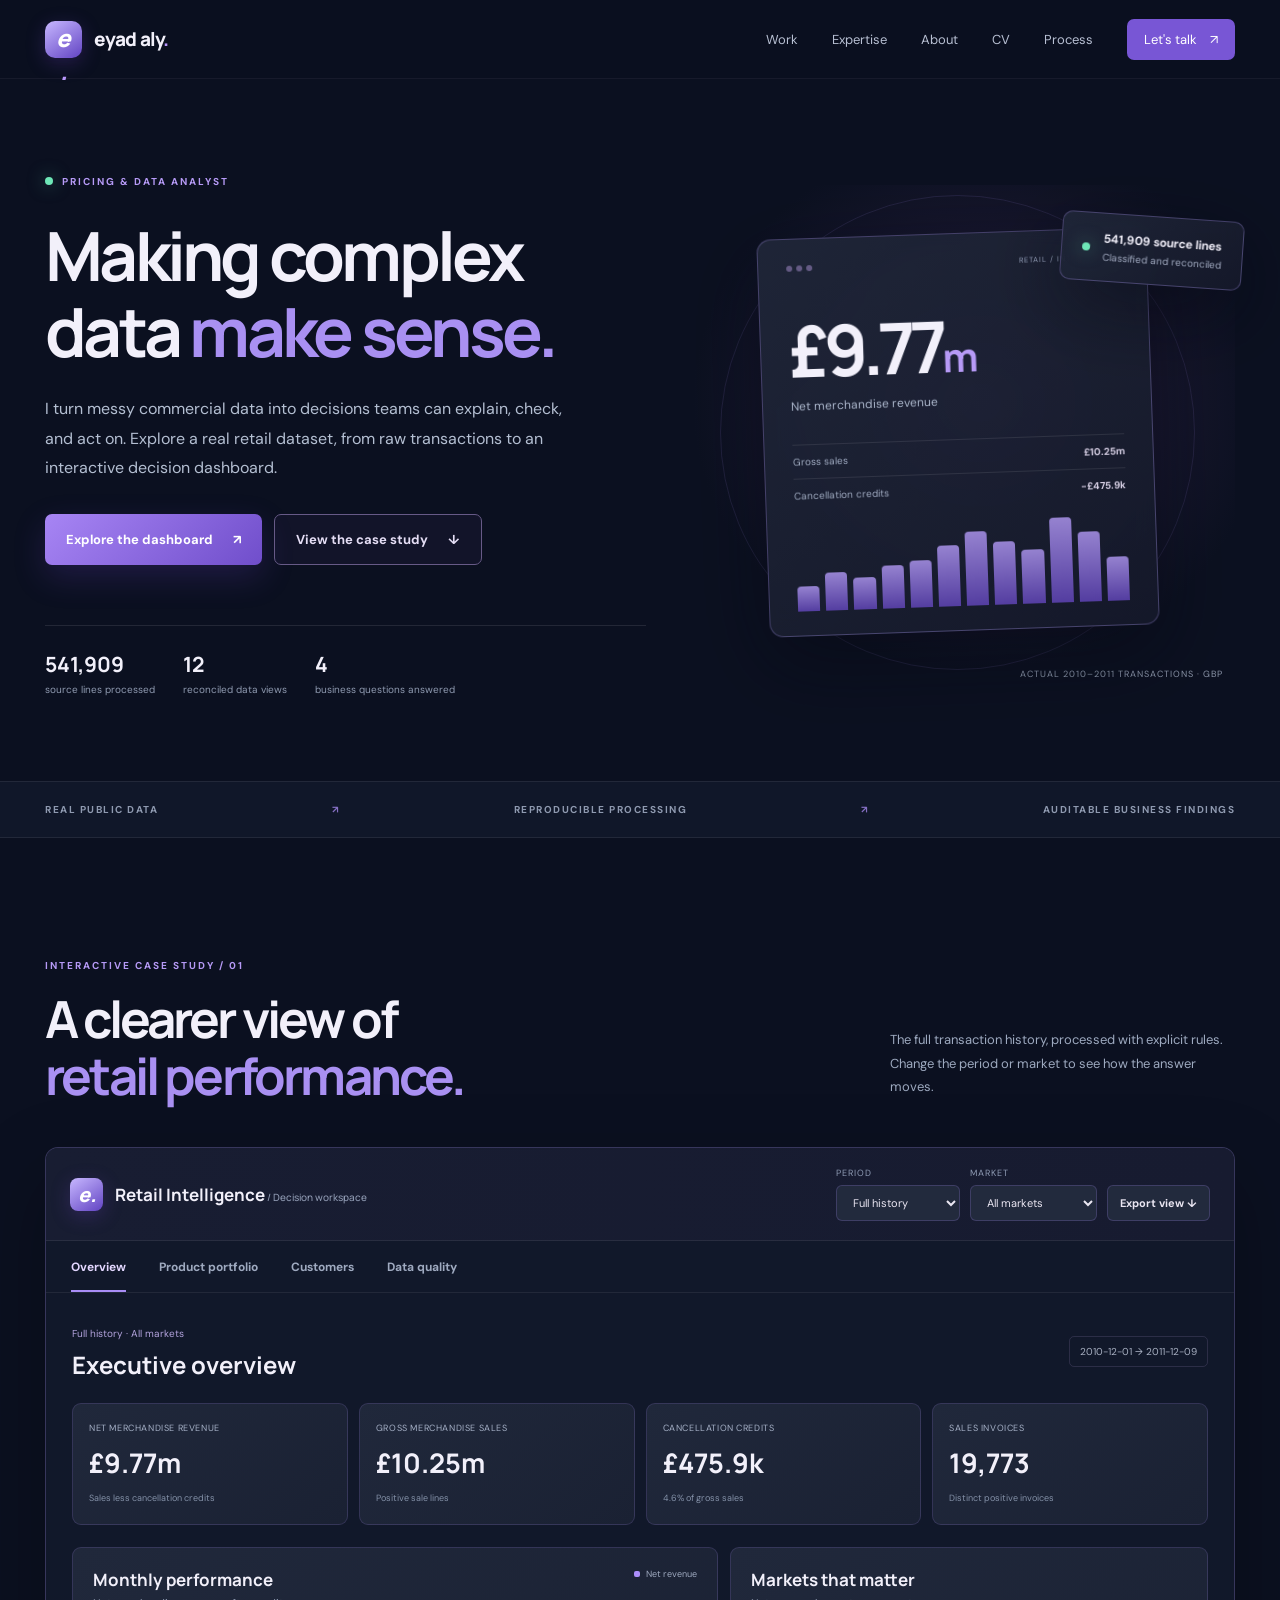
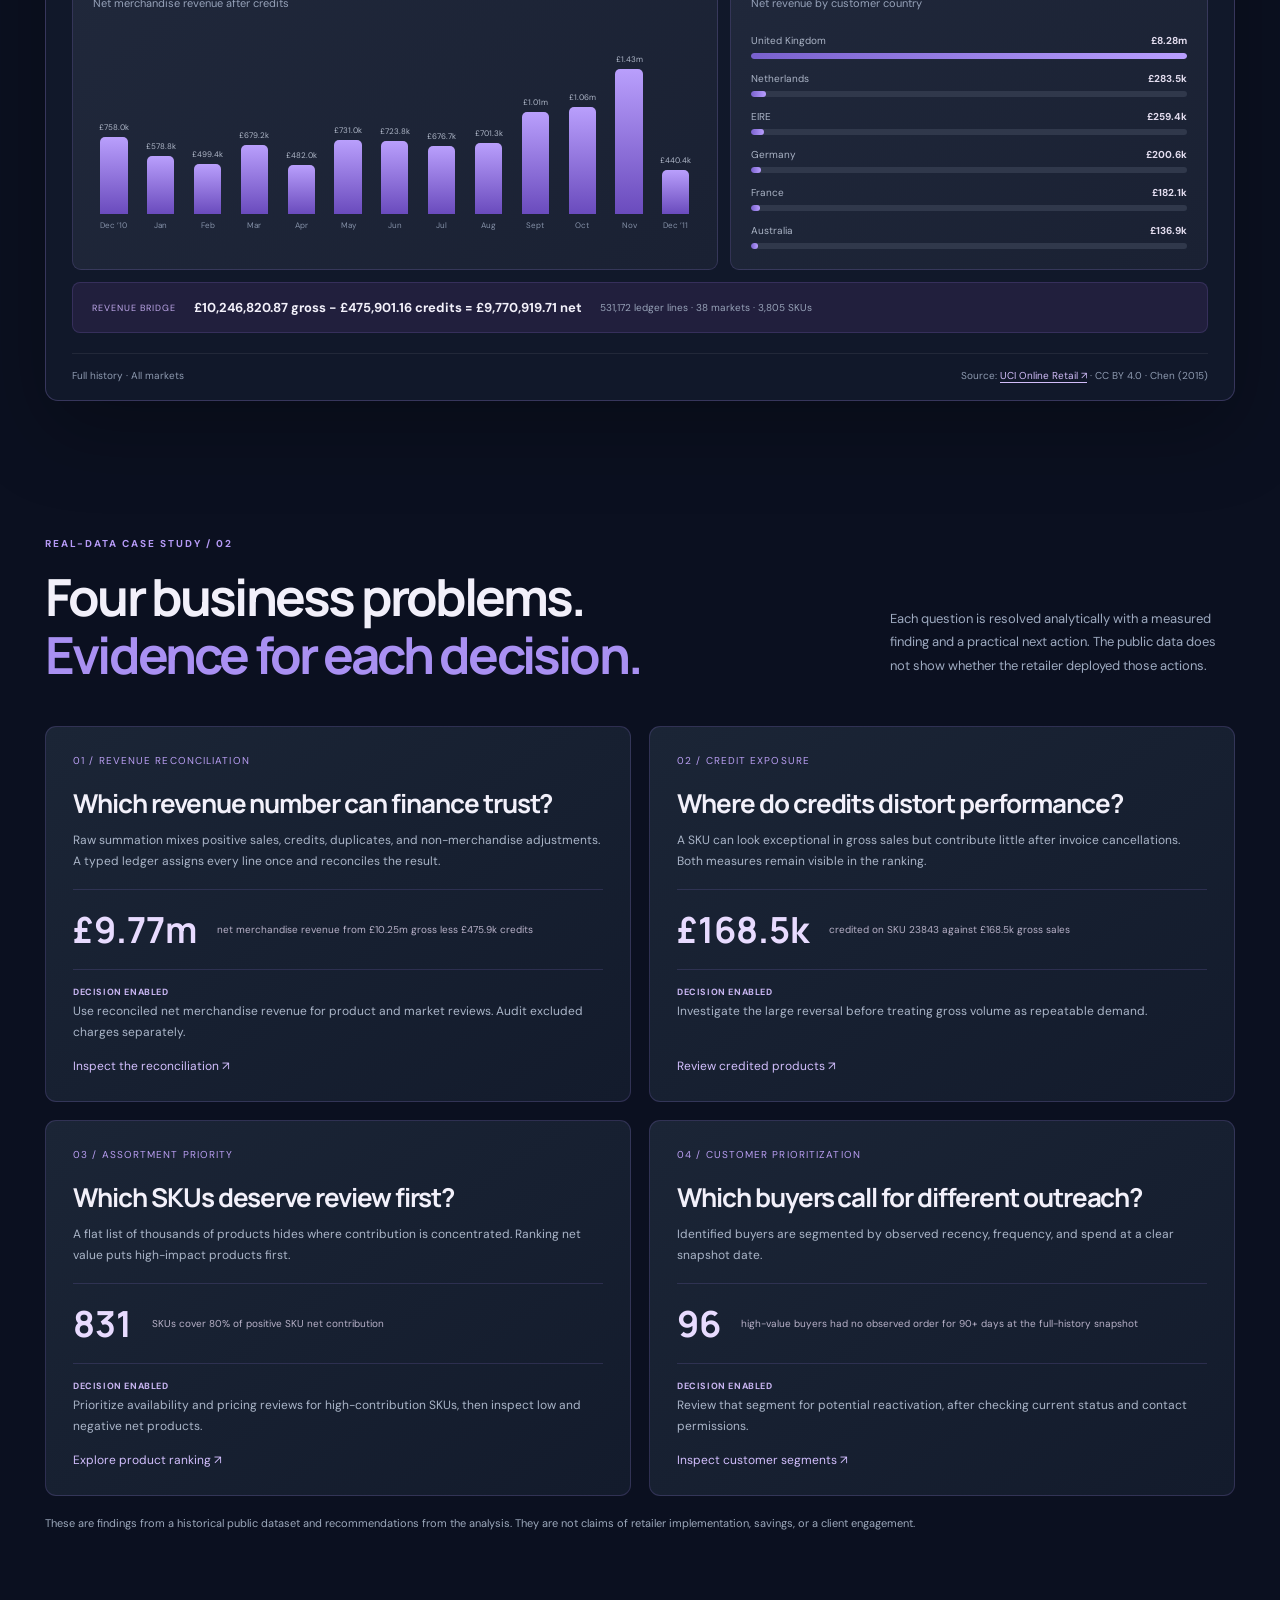
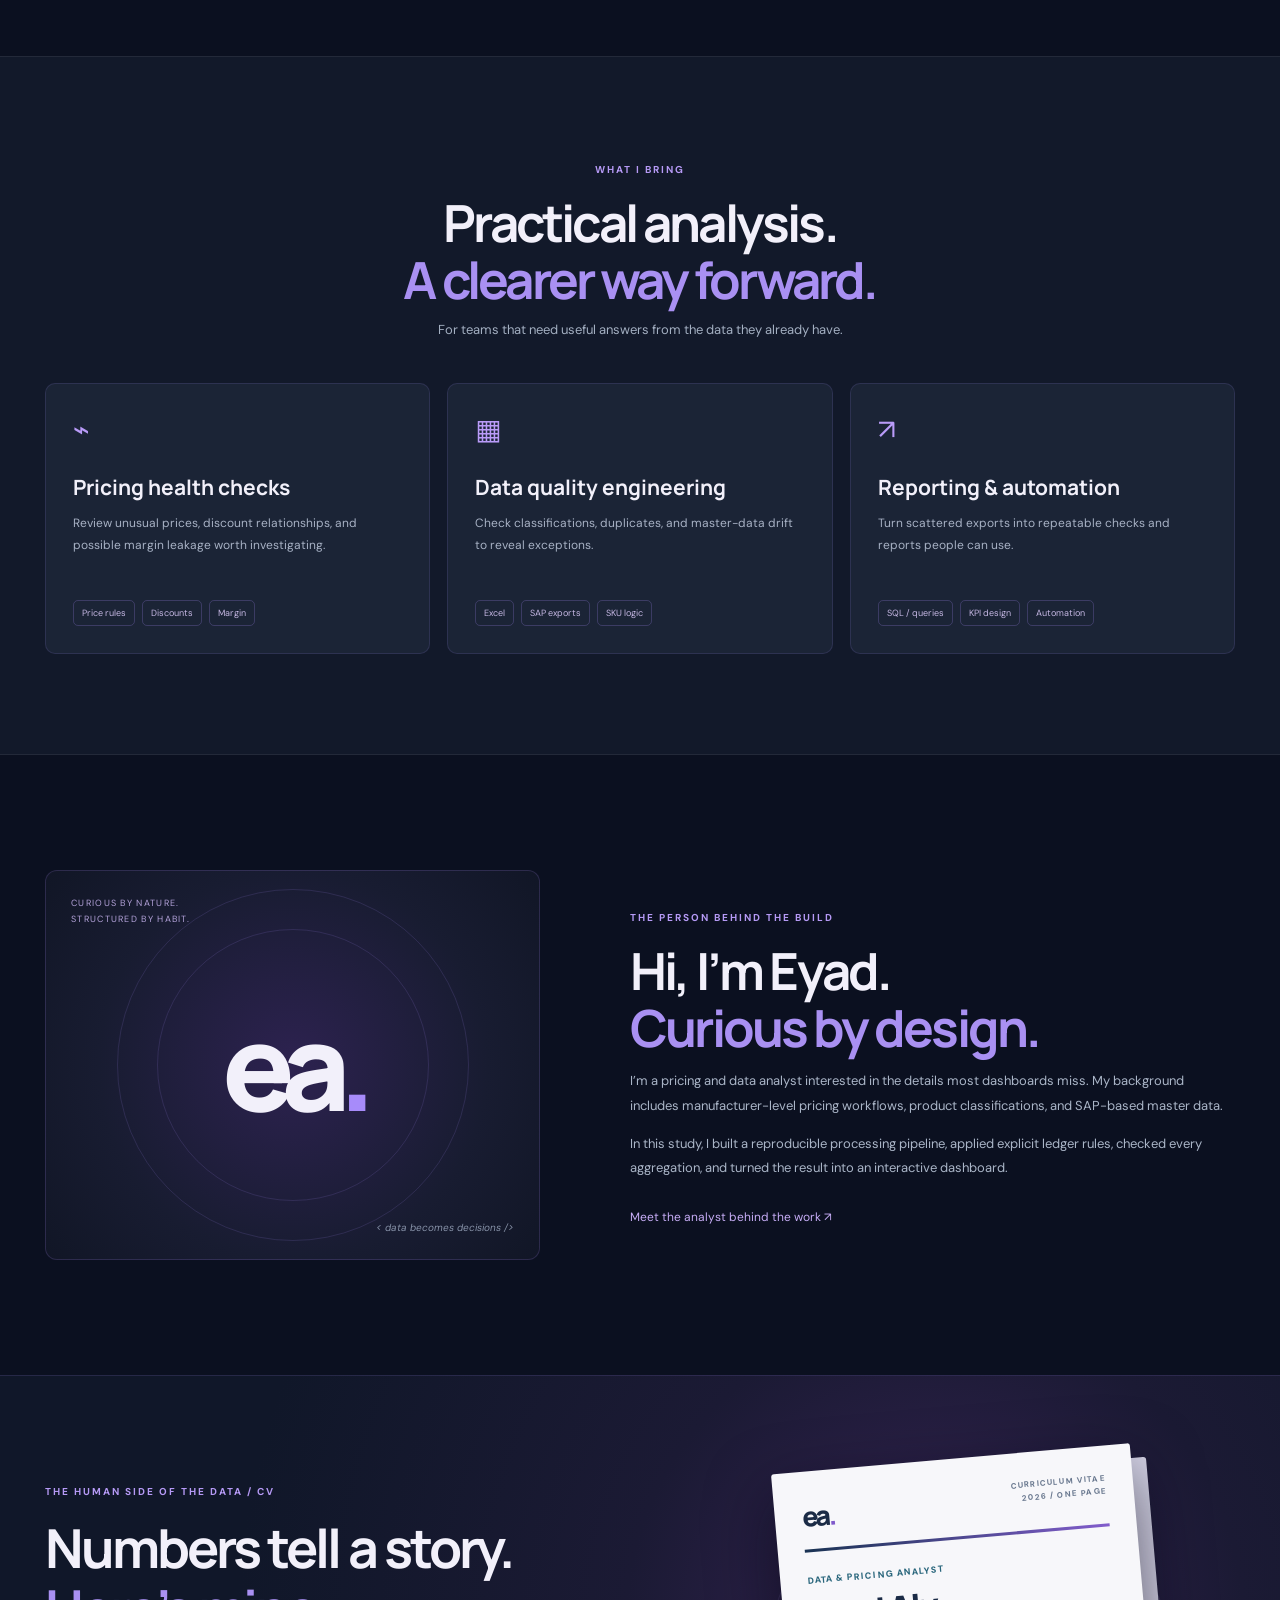
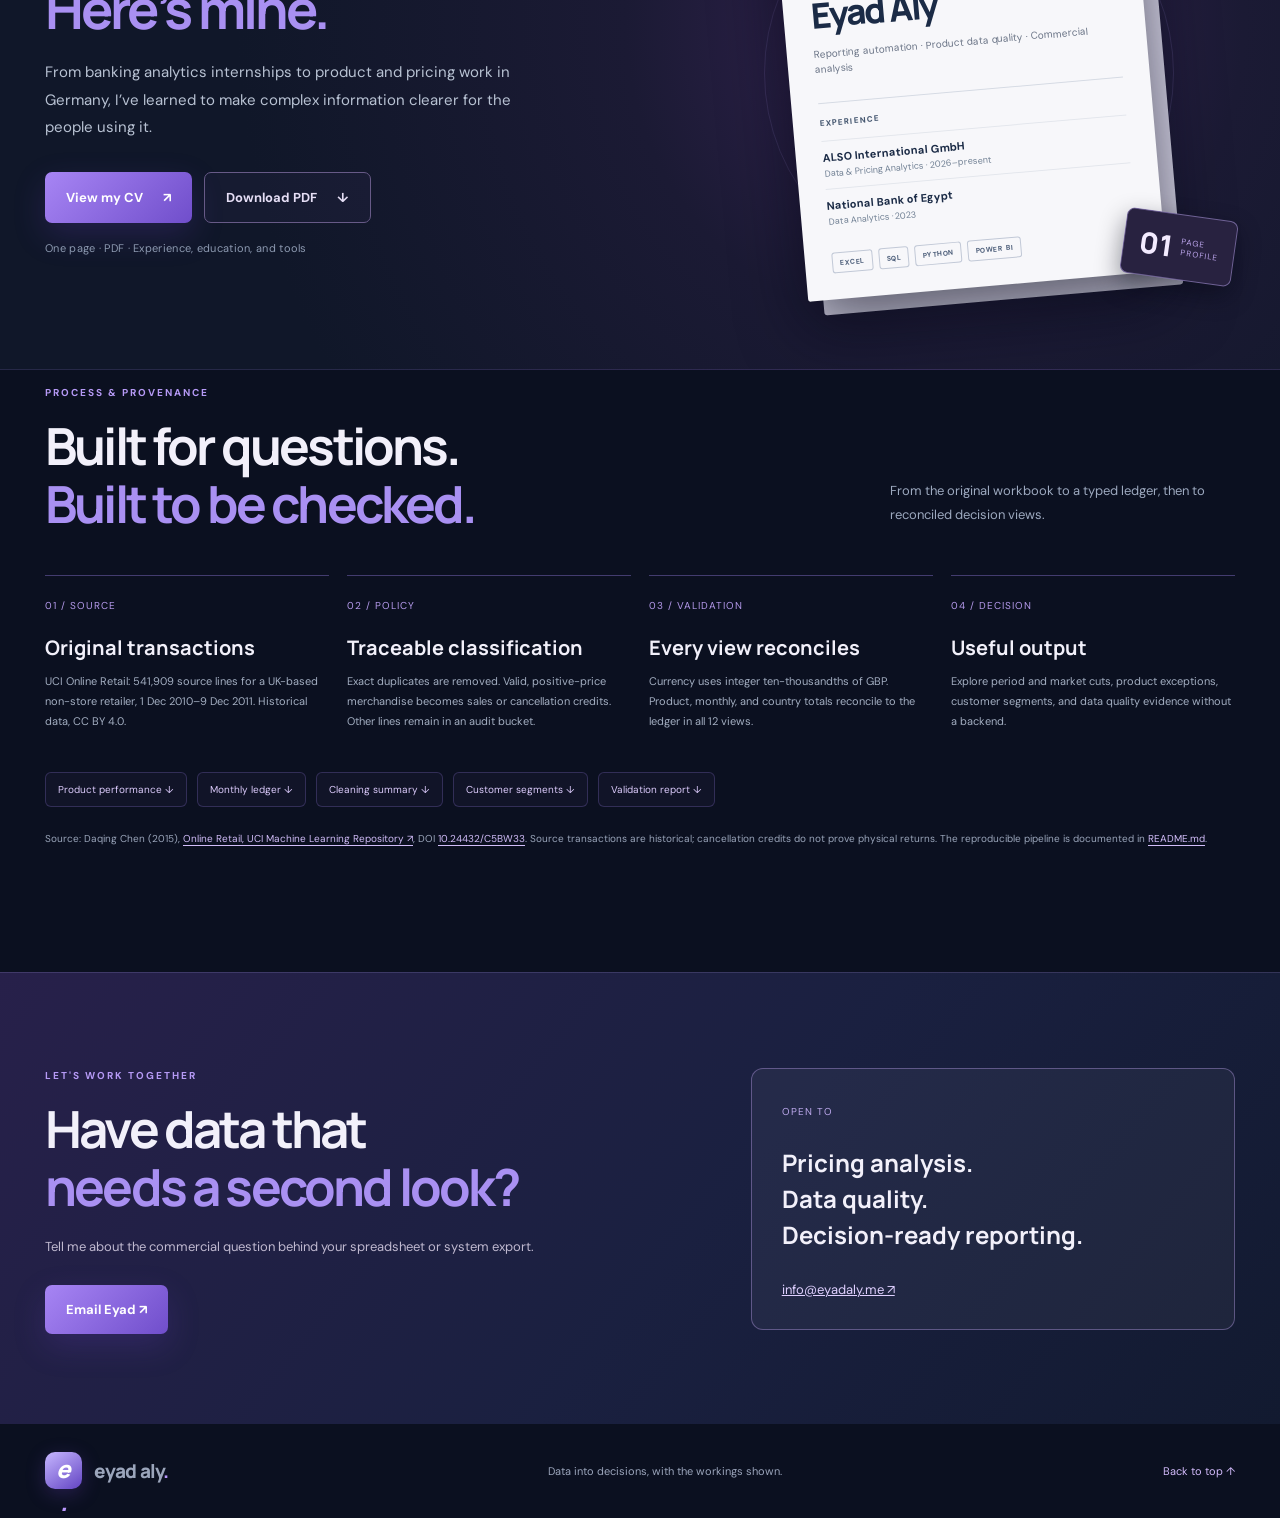
==== commit 3f646ddc: "Use branded forwarding email for site contact" ====
--- a/index.html
+++ b/index.html
@@ -10,7 +10,7 @@
   <link rel="preconnect" href="https://fonts.googleapis.com">
   <link rel="preconnect" href="https://fonts.gstatic.com" crossorigin>
   <link href="https://fonts.googleapis.com/css2?family=DM+Sans:wght@400;500;600;700&family=Manrope:wght@400;500;600;700;800&display=swap" rel="stylesheet">
-  <link rel="stylesheet" href="styles.css">
+  <link rel="stylesheet" href="styles.css?v=e2c87ffc9147">
   <script defer src="assets/data/retail-data.js"></script>
   <script defer src="script.js"></script>
 </head>
@@ -19,7 +19,7 @@
   <header class="site-header">
     <div class="wrap nav-wrap"><a class="identity" href="#top" aria-label="Eyad Aly, home"><span class="identity-mark">e<span>.</span></span><span>eyad aly<span class="identity-dot">.</span></span></a>
       <button class="menu-toggle" type="button" aria-expanded="false" aria-controls="site-nav" aria-label="Open menu"><span></span><span></span></button>
-      <nav id="site-nav" class="site-nav" aria-label="Main navigation"><a href="#work">Work</a><a href="#expertise">Expertise</a><a href="#about">About</a><a href="#cv">CV</a><a href="#method">Process</a><a class="nav-contact" href="mailto:eyad_aly@outlook.com">Let's talk <span aria-hidden="true">↗</span></a></nav>
+      <nav id="site-nav" class="site-nav" aria-label="Main navigation"><a href="#work">Work</a><a href="#expertise">Expertise</a><a href="#about">About</a><a href="#cv">CV</a><a href="#method">Process</a><a class="nav-contact" href="mailto:info@eyadaly.me">Let's talk <span aria-hidden="true">↗</span></a></nav>
     </div>
   </header>
   <main id="main">
@@ -56,7 +56,7 @@
       </div>
     </section>
     <section id="method" class="method-section wrap"><div class="section-head"><div><span class="eyebrow">PROCESS & PROVENANCE</span><h2>Built for questions.<br><em>Built to be checked.</em></h2></div><p>From the original workbook to a typed ledger, then to reconciled decision views.</p></div><div class="method-grid"><article><span>01 / SOURCE</span><h3>Original transactions</h3><p>UCI Online Retail: 541,909 source lines for a UK-based non-store retailer, 1 Dec 2010–9 Dec 2011. Historical data, CC BY 4.0.</p></article><article><span>02 / POLICY</span><h3>Traceable classification</h3><p>Exact duplicates are removed. Valid, positive-price merchandise becomes sales or cancellation credits. Other lines remain in an audit bucket.</p></article><article><span>03 / VALIDATION</span><h3>Every view reconciles</h3><p>Currency uses integer ten-thousandths of GBP. Product, monthly, and country totals reconcile to the ledger in all 12 views.</p></article><article><span>04 / DECISION</span><h3>Useful output</h3><p>Explore period and market cuts, product exceptions, customer segments, and data quality evidence without a backend.</p></article></div><div class="download-links"><a href="assets/data/product-performance.csv" download>Product performance ↓</a><a href="assets/data/monthly-performance.csv" download>Monthly ledger ↓</a><a href="assets/data/data-quality.csv" download>Cleaning summary ↓</a><a href="assets/data/customer-segments.csv" download>Customer segments ↓</a><a href="assets/data/validation-report.json" download>Validation report ↓</a></div><p class="source-note">Source: Daqing Chen (2015), <a href="https://archive.ics.uci.edu/dataset/352/online+retail" target="_blank" rel="noopener noreferrer">Online Retail, UCI Machine Learning Repository ↗</a>, DOI <a href="https://doi.org/10.24432/C5BW33" target="_blank" rel="noopener noreferrer">10.24432/C5BW33</a>. Source transactions are historical; cancellation credits do not prove physical returns. The reproducible pipeline is documented in <a href="README.md">README.md</a>.</p></section>
-    <section id="contact" class="contact-section"><div class="wrap"><div><span class="eyebrow">LET'S WORK TOGETHER</span><h2>Have data that<br><em>needs a second look?</em></h2><p>Tell me about the commercial question behind your spreadsheet or system export.</p><a class="button button-primary" href="mailto:eyad_aly@outlook.com?subject=Portfolio%20enquiry">Email Eyad ↗</a></div><div class="contact-card"><span>OPEN TO</span><h3>Pricing analysis.<br>Data quality.<br>Decision-ready reporting.</h3><a href="mailto:eyad_aly@outlook.com">eyad_aly@outlook.com ↗</a></div></div></section>
+    <section id="contact" class="contact-section"><div class="wrap"><div><span class="eyebrow">LET'S WORK TOGETHER</span><h2>Have data that<br><em>needs a second look?</em></h2><p>Tell me about the commercial question behind your spreadsheet or system export.</p><a class="button button-primary" href="mailto:info@eyadaly.me?subject=Portfolio%20enquiry">Email Eyad ↗</a></div><div class="contact-card"><span>OPEN TO</span><h3>Pricing analysis.<br>Data quality.<br>Decision-ready reporting.</h3><a href="mailto:info@eyadaly.me">info@eyadaly.me ↗</a></div></div></section>
   </main>
   <footer class="site-footer wrap"><a class="identity" href="#top"><span class="identity-mark">e<span>.</span></span><span>eyad aly<span class="identity-dot">.</span></span></a><span>Data into decisions, with the workings shown.</span><a href="#top">Back to top ↑</a></footer>
 </body>
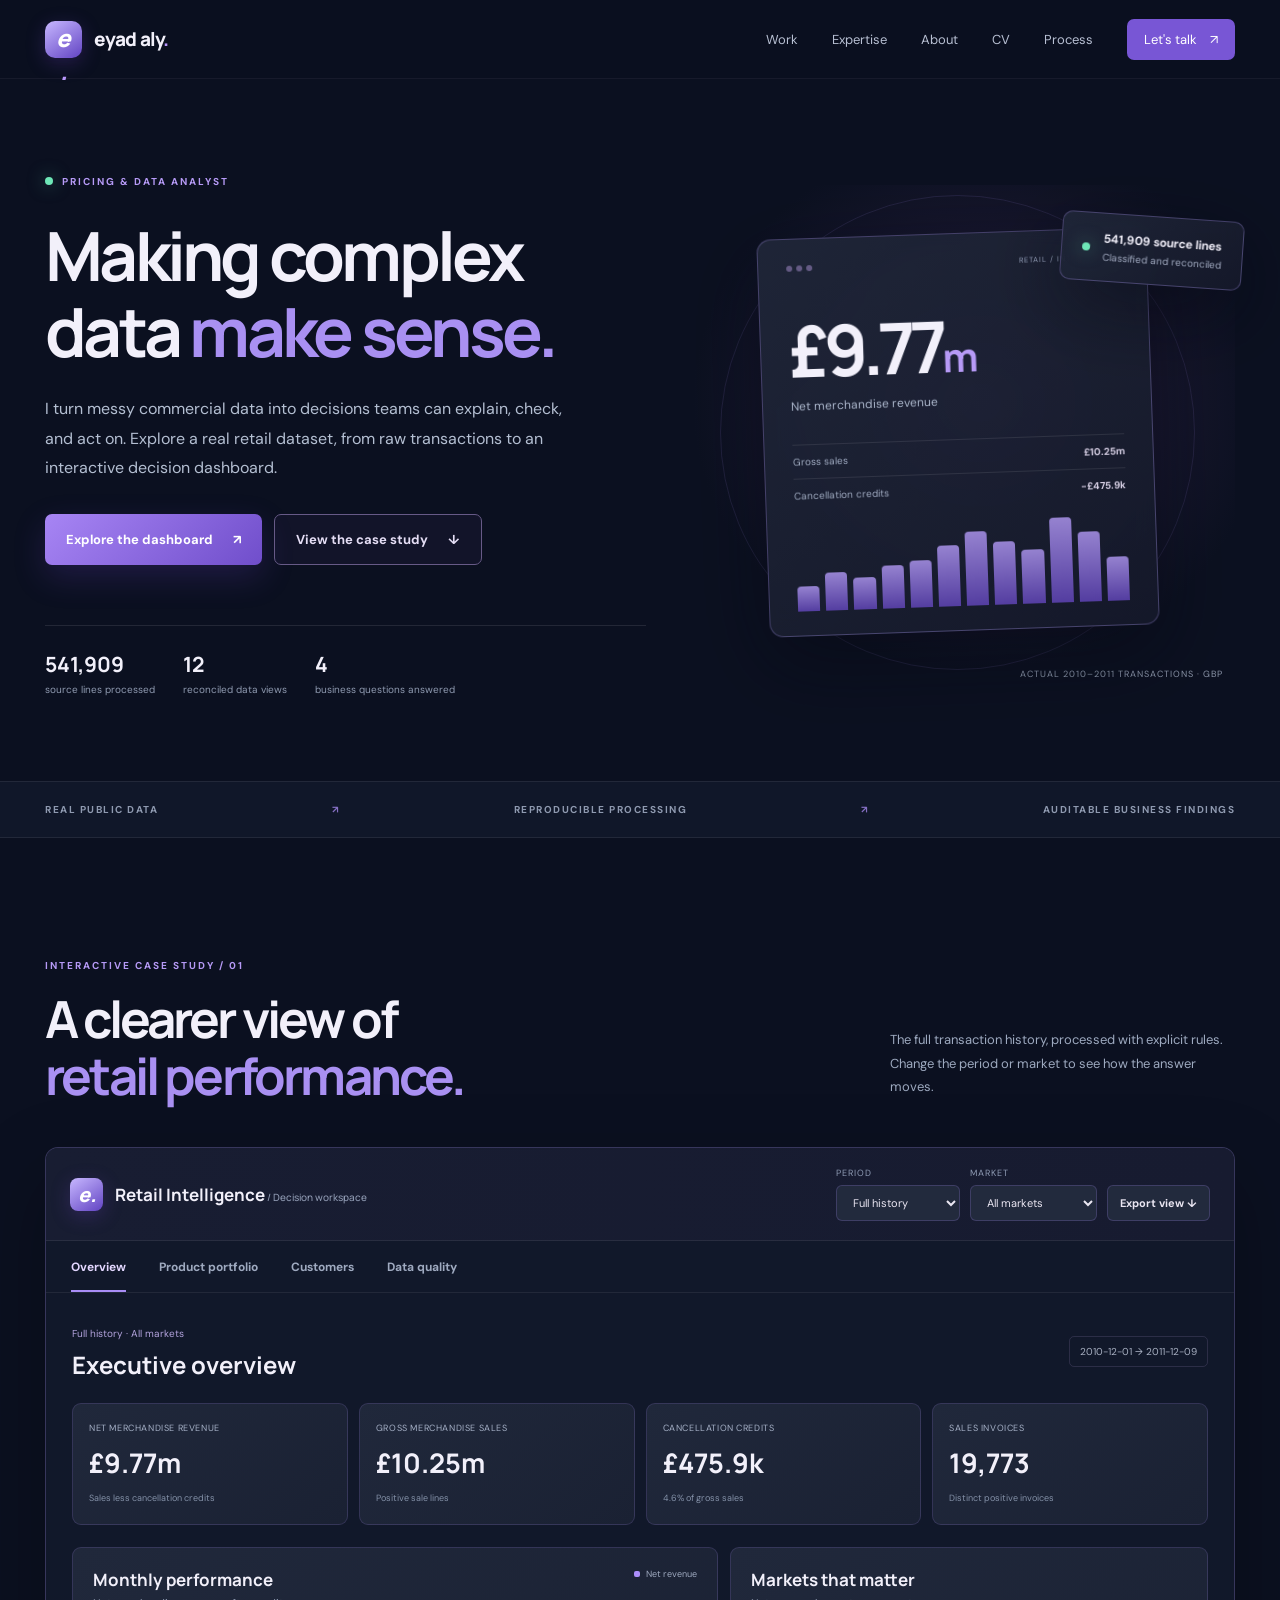
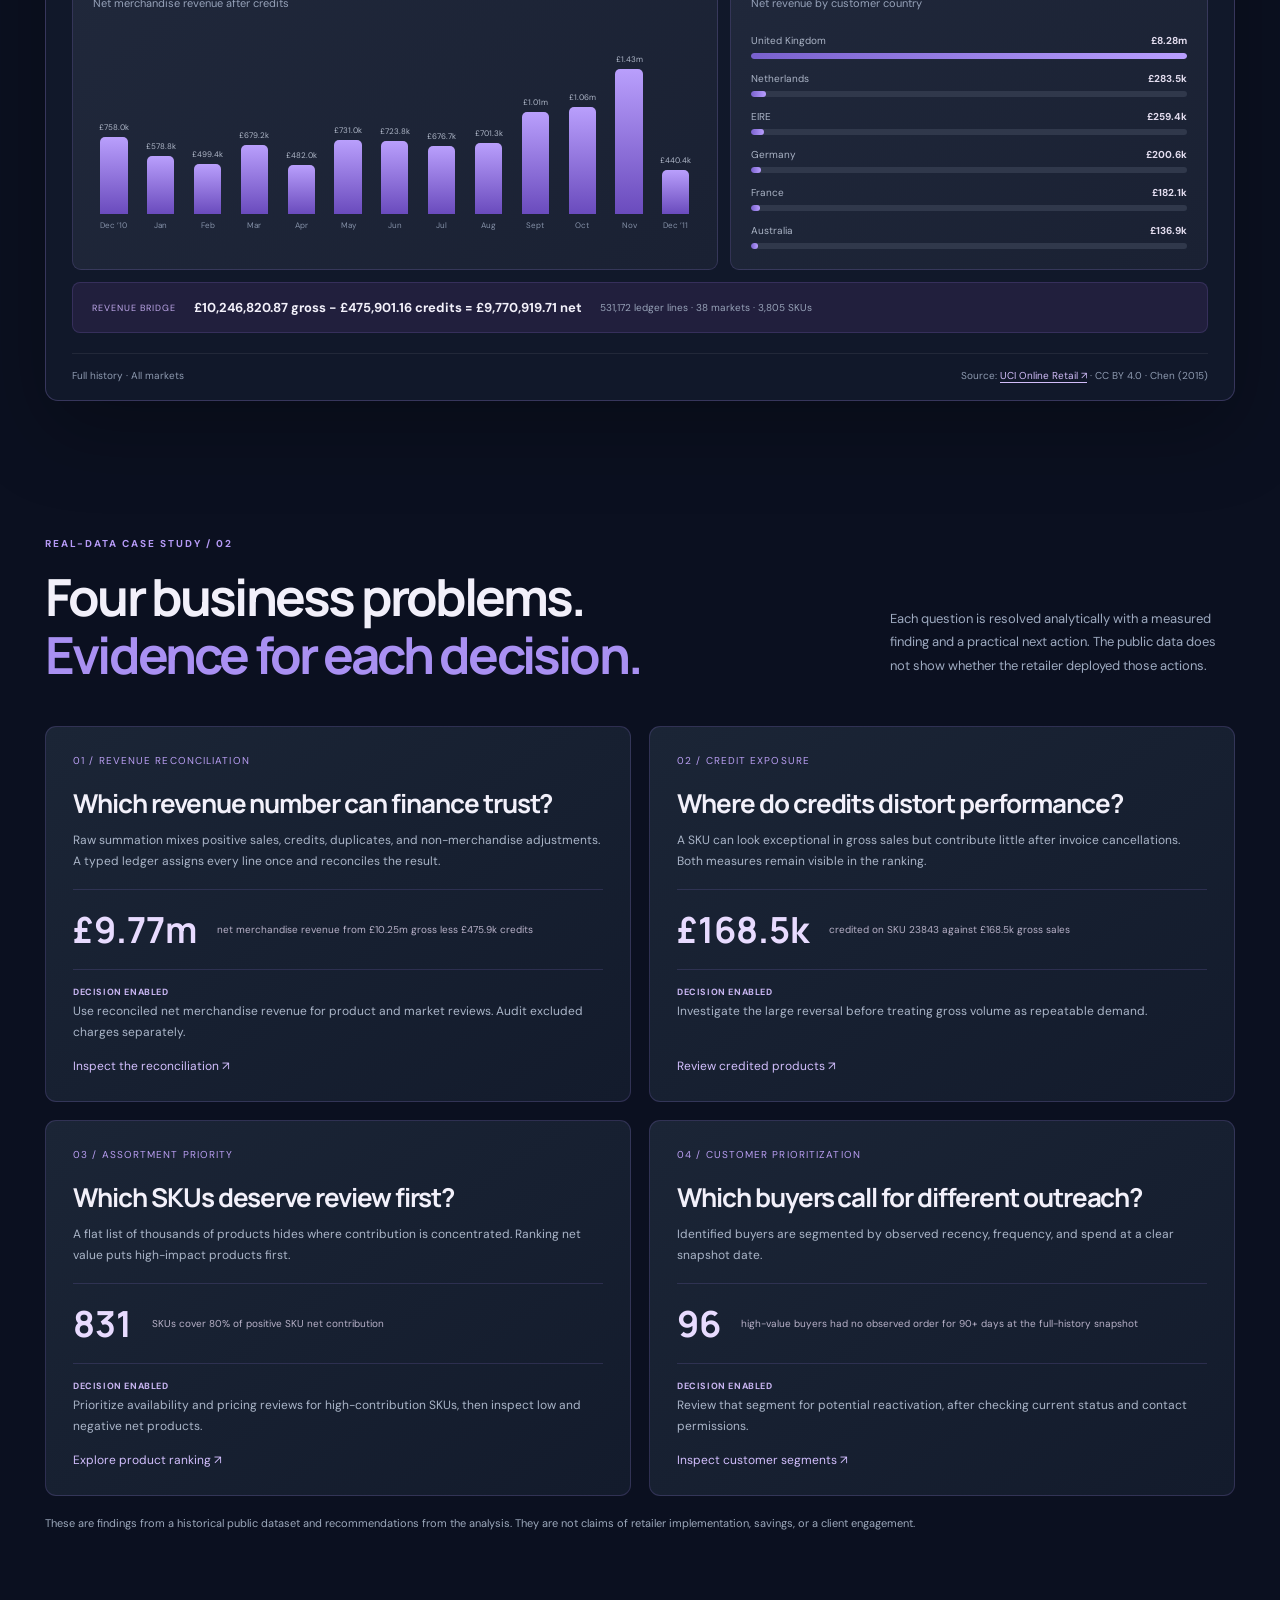
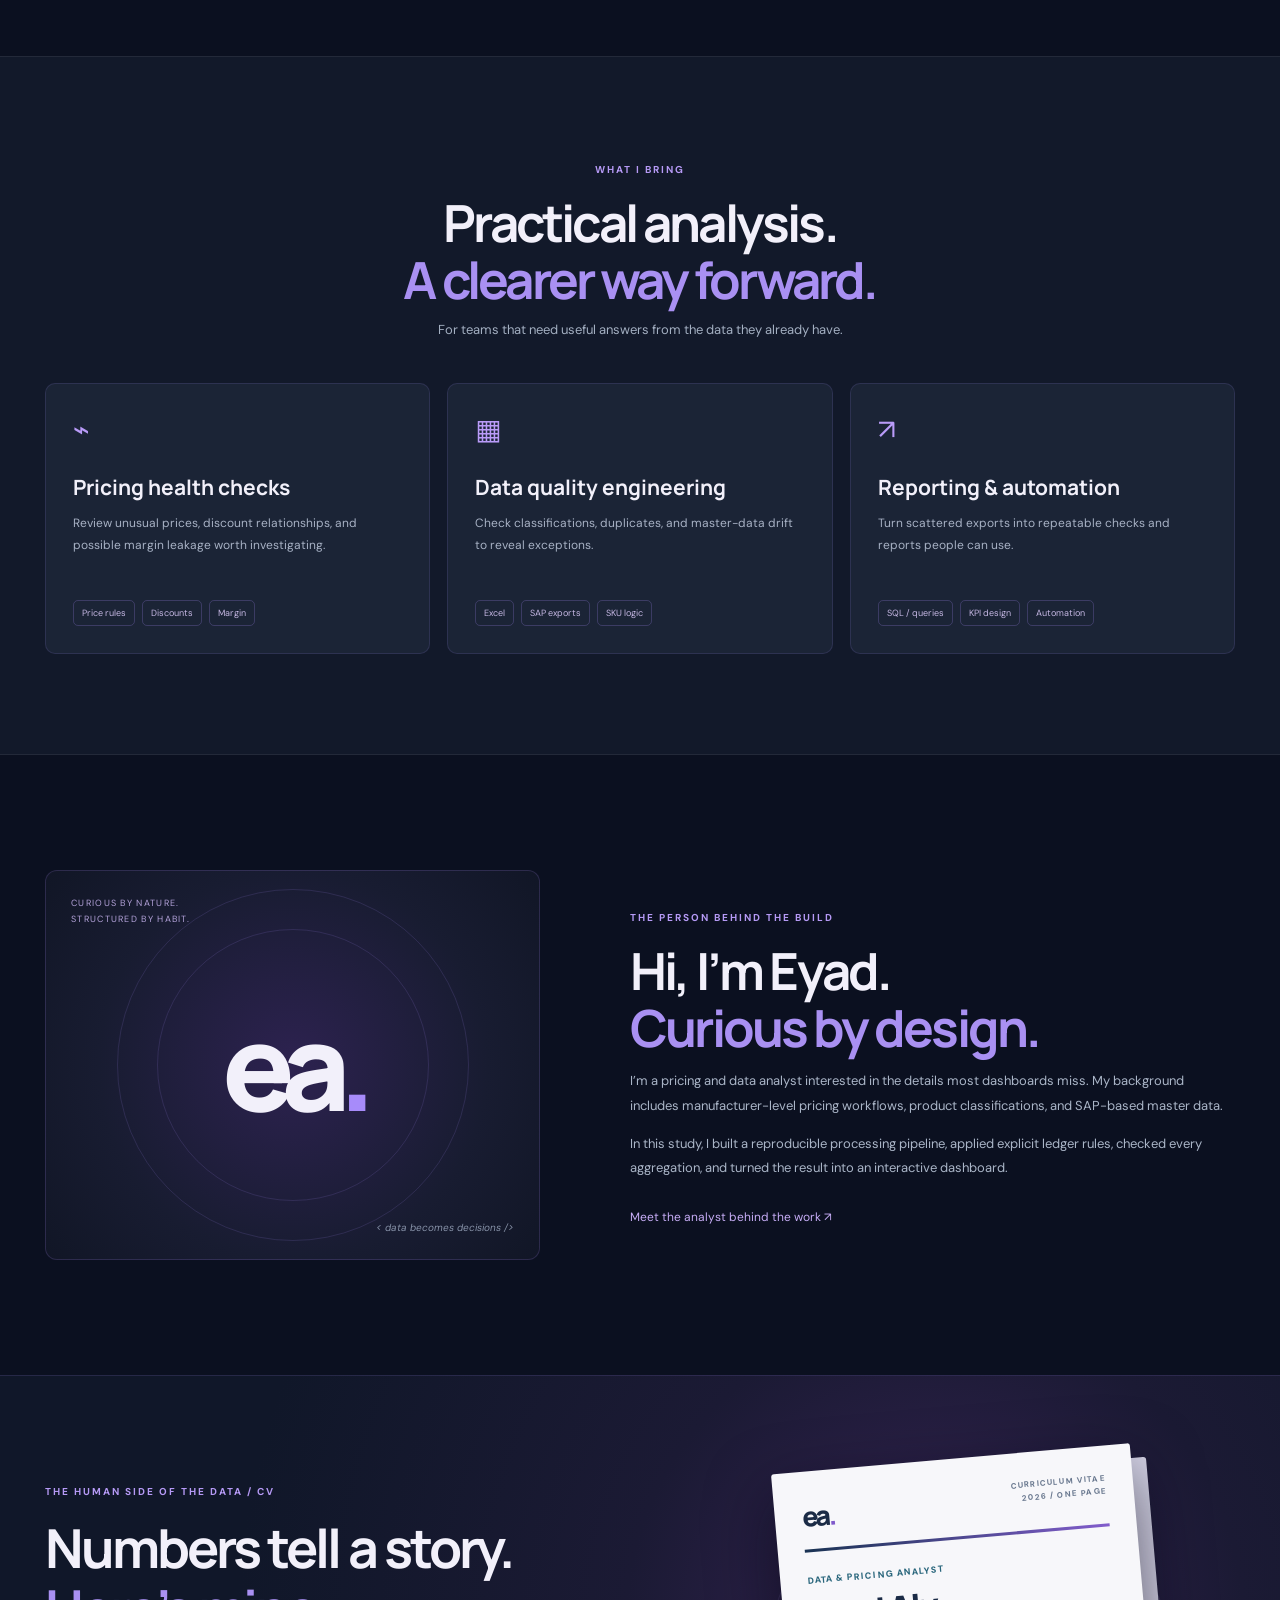
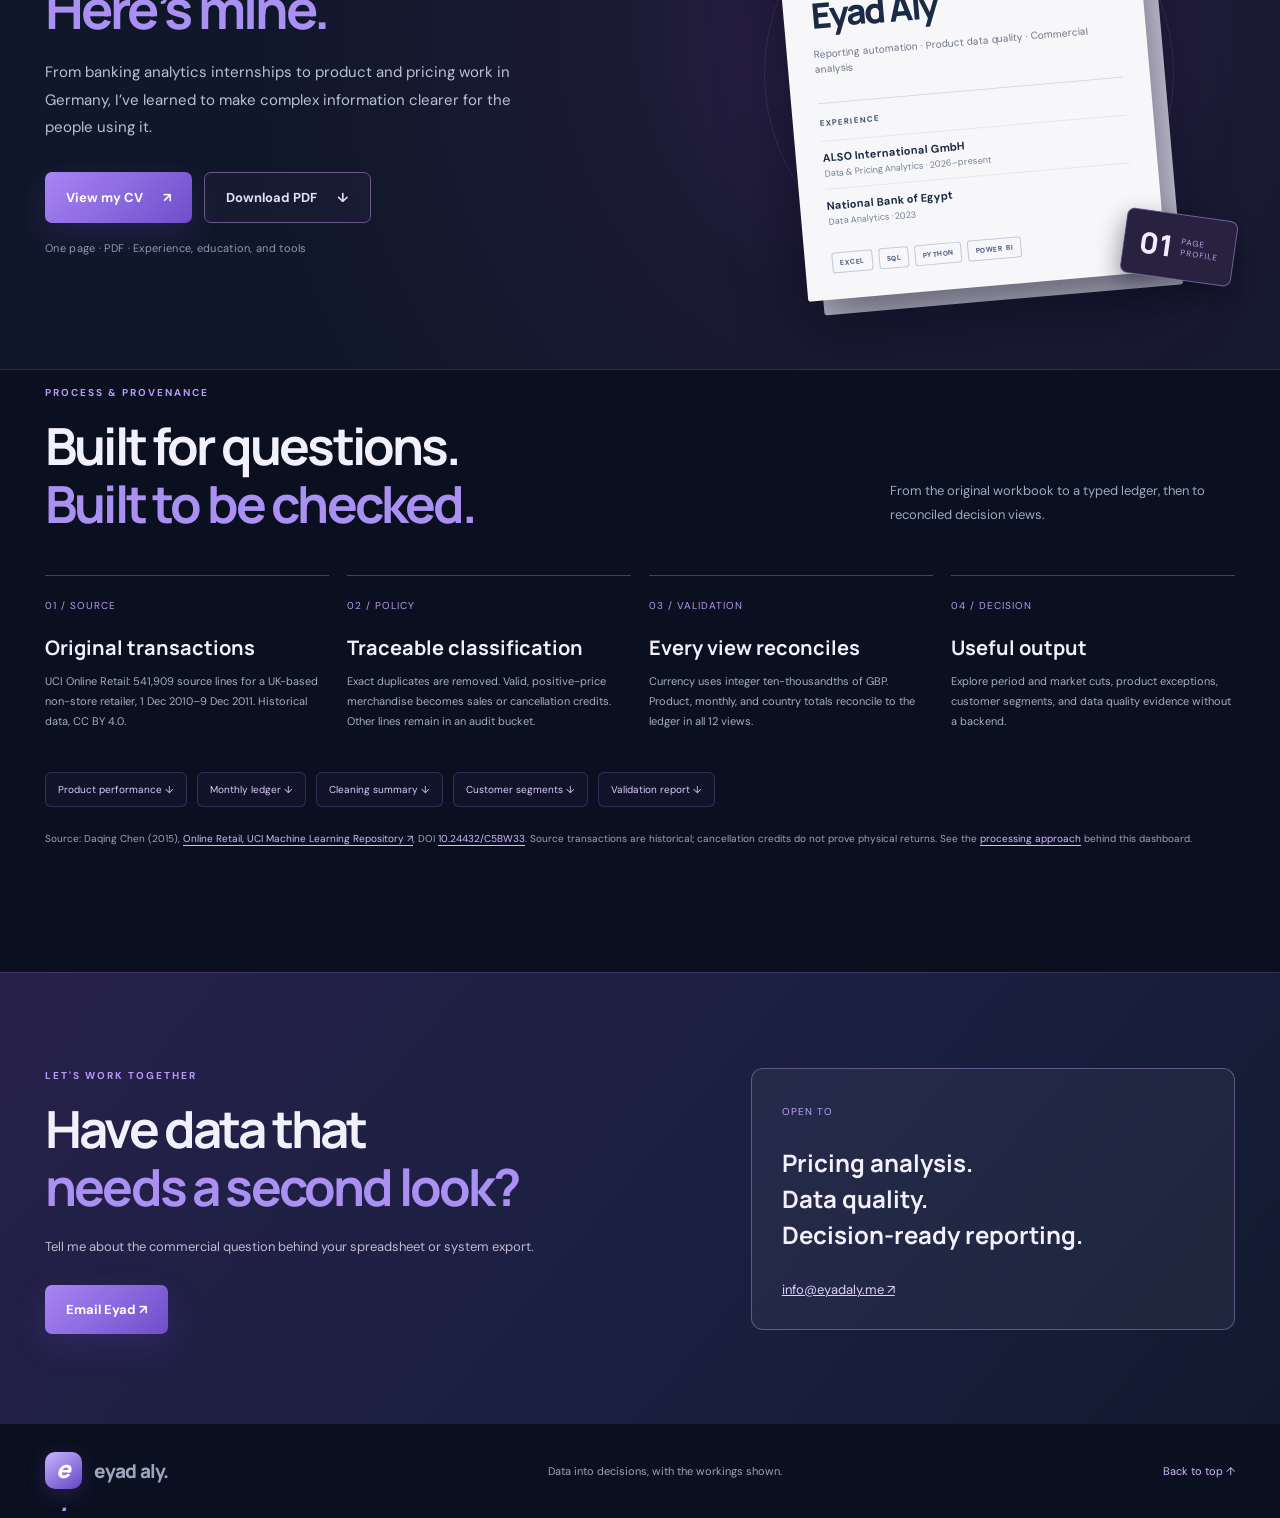
==== commit b465e4b5: "Add clean routes for portfolio sections and CV" ====
--- a/index.html
+++ b/index.html
@@ -6,6 +6,7 @@
   <meta name="theme-color" content="#0b1020">
   <meta name="description" content="Eyad Aly is a pricing and data analyst. Explore a reproducible retail analytics case study built from 541,909 real transactions.">
   <title>Eyad Aly — Pricing & Data Intelligence</title>
+  <link rel="canonical" href="https://eyadaly.me/">
   <link rel="icon" href="assets/favicon.svg" type="image/svg+xml">
   <link rel="preconnect" href="https://fonts.googleapis.com">
   <link rel="preconnect" href="https://fonts.gstatic.com" crossorigin>
@@ -13,18 +14,19 @@
   <link rel="stylesheet" href="styles.css?v=e2c87ffc9147">
   <script defer src="assets/data/retail-data.js"></script>
   <script defer src="script.js"></script>
+  <script defer src="clean-routes.js"></script>
 </head>
 <body>
-  <a class="skip-link" href="#main">Skip to content</a>
+  <button class="skip-link" type="button" data-skip-target="main">Skip to content</button>
   <header class="site-header">
-    <div class="wrap nav-wrap"><a class="identity" href="#top" aria-label="Eyad Aly, home"><span class="identity-mark">e<span>.</span></span><span>eyad aly<span class="identity-dot">.</span></span></a>
+    <div class="wrap nav-wrap"><a class="identity" href="/" aria-label="Eyad Aly, home"><span class="identity-mark">e<span>.</span></span><span>eyad aly<span class="identity-dot">.</span></span></a>
       <button class="menu-toggle" type="button" aria-expanded="false" aria-controls="site-nav" aria-label="Open menu"><span></span><span></span></button>
-      <nav id="site-nav" class="site-nav" aria-label="Main navigation"><a href="#work">Work</a><a href="#expertise">Expertise</a><a href="#about">About</a><a href="#cv">CV</a><a href="#method">Process</a><a class="nav-contact" href="mailto:info@eyadaly.me">Let's talk <span aria-hidden="true">↗</span></a></nav>
+      <nav id="site-nav" class="site-nav" aria-label="Main navigation"><a href="/work/">Work</a><a href="/expertise/">Expertise</a><a href="/about/">About</a><a href="/cv/">CV</a><a href="/process/">Process</a><a class="nav-contact" href="mailto:info@eyadaly.me">Let's talk <span aria-hidden="true">↗</span></a></nav>
     </div>
   </header>
-  <main id="main">
+  <main id="main" tabindex="-1">
     <section id="top" class="hero wrap">
-      <div class="hero-copy"><span class="eyebrow"><span class="pulse"></span> PRICING & DATA ANALYST</span><h1>Making complex<br>data <em>make sense.</em></h1><p>I turn messy commercial data into decisions teams can explain, check, and act on. Explore a real retail dataset, from raw transactions to an interactive decision dashboard.</p><div class="hero-actions"><a class="button button-primary" href="#dashboard">Explore the dashboard <span aria-hidden="true">↗</span></a><a class="button button-ghost" href="#work">View the case study <span aria-hidden="true">↓</span></a></div><div class="hero-proof"><span><strong>541,909</strong><small>source lines processed</small></span><span><strong>12</strong><small>reconciled data views</small></span><span><strong>4</strong><small>business questions answered</small></span></div></div>
+      <div class="hero-copy"><span class="eyebrow"><span class="pulse"></span> PRICING & DATA ANALYST</span><h1>Making complex<br>data <em>make sense.</em></h1><p>I turn messy commercial data into decisions teams can explain, check, and act on. Explore a real retail dataset, from raw transactions to an interactive decision dashboard.</p><div class="hero-actions"><a class="button button-primary" href="/dashboard/">Explore the dashboard <span aria-hidden="true">↗</span></a><a class="button button-ghost" href="/work/">View the case study <span aria-hidden="true">↓</span></a></div><div class="hero-proof"><span><strong>541,909</strong><small>source lines processed</small></span><span><strong>12</strong><small>reconciled data views</small></span><span><strong>4</strong><small>business questions answered</small></span></div></div>
       <div class="hero-visual" aria-hidden="true"><div class="visual-orbit orbit-one"></div><div class="visual-orbit orbit-two"></div><div class="glass-card visual-main"><div class="visual-card-head"><span><i></i><i></i><i></i></span><small>RETAIL / INTELLIGENCE</small></div><div class="visual-big">£9.77<span>m</span></div><p>Net merchandise revenue</p><div class="visual-line"><span>Gross sales</span><b>£10.25m</b></div><div class="visual-line"><span>Cancellation credits</span><b>−£475.9k</b></div><div class="visual-mini-chart"><i style="height:29%"></i><i style="height:45%"></i><i style="height:38%"></i><i style="height:51%"></i><i style="height:55%"></i><i style="height:72%"></i><i style="height:87%"></i><i style="height:74%"></i><i style="height:64%"></i><i style="height:100%"></i><i style="height:82%"></i><i style="height:52%"></i></div></div><div class="glass-card visual-float"><span class="green-dot"></span><div><strong>541,909 source lines</strong><small>Classified and reconciled</small></div></div><div class="visual-label">ACTUAL 2010–2011 TRANSACTIONS · GBP</div></div>
     </section>
     <div class="trust-strip"><div class="wrap"><span>REAL PUBLIC DATA</span><span>↗</span><span>REPRODUCIBLE PROCESSING</span><span>↗</span><span>AUDITABLE BUSINESS FINDINGS</span></div></div>
@@ -41,23 +43,23 @@
       </div><noscript><p>Enable JavaScript for the interactive dashboard. Processed CSV files and source documentation are available below.</p></noscript>
     </section>
     <section id="work" class="work-section wrap"><div class="section-head"><div><span class="eyebrow">REAL-DATA CASE STUDY / 02</span><h2>Four business problems.<br><em>Evidence for each decision.</em></h2></div><p>Each question is resolved analytically with a measured finding and a practical next action. The public data does not show whether the retailer deployed those actions.</p></div><div class="problem-grid">
-      <article class="problem-card"><span>01 / REVENUE RECONCILIATION</span><h3>Which revenue number can finance trust?</h3><p>Raw summation mixes positive sales, credits, duplicates, and non-merchandise adjustments. A typed ledger assigns every line once and reconciles the result.</p><div class="problem-result"><strong>£9.77m</strong><small>net merchandise revenue from £10.25m gross less £475.9k credits</small></div><p><b>Decision enabled</b> Use reconciled net merchandise revenue for product and market reviews. Audit excluded charges separately.</p><a href="#dashboard" data-open-view="quality">Inspect the reconciliation ↗</a></article>
-      <article class="problem-card"><span>02 / CREDIT EXPOSURE</span><h3>Where do credits distort performance?</h3><p>A SKU can look exceptional in gross sales but contribute little after invoice cancellations. Both measures remain visible in the ranking.</p><div class="problem-result"><strong>£168.5k</strong><small>credited on SKU 23843 against £168.5k gross sales</small></div><p><b>Decision enabled</b> Investigate the large reversal before treating gross volume as repeatable demand.</p><a href="#dashboard" data-open-view="products" data-open-ranking="credits">Review credited products ↗</a></article>
-      <article class="problem-card"><span>03 / ASSORTMENT PRIORITY</span><h3>Which SKUs deserve review first?</h3><p>A flat list of thousands of products hides where contribution is concentrated. Ranking net value puts high-impact products first.</p><div class="problem-result"><strong>831</strong><small>SKUs cover 80% of positive SKU net contribution</small></div><p><b>Decision enabled</b> Prioritize availability and pricing reviews for high-contribution SKUs, then inspect low and negative net products.</p><a href="#dashboard" data-open-view="products">Explore product ranking ↗</a></article>
-      <article class="problem-card"><span>04 / CUSTOMER PRIORITIZATION</span><h3>Which buyers call for different outreach?</h3><p>Identified buyers are segmented by observed recency, frequency, and spend at a clear snapshot date.</p><div class="problem-result"><strong>96</strong><small>high-value buyers had no observed order for 90+ days at the full-history snapshot</small></div><p><b>Decision enabled</b> Review that segment for potential reactivation, after checking current status and contact permissions.</p><a href="#dashboard" data-open-view="customers">Inspect customer segments ↗</a></article>
+      <article class="problem-card"><span>01 / REVENUE RECONCILIATION</span><h3>Which revenue number can finance trust?</h3><p>Raw summation mixes positive sales, credits, duplicates, and non-merchandise adjustments. A typed ledger assigns every line once and reconciles the result.</p><div class="problem-result"><strong>£9.77m</strong><small>net merchandise revenue from £10.25m gross less £475.9k credits</small></div><p><b>Decision enabled</b> Use reconciled net merchandise revenue for product and market reviews. Audit excluded charges separately.</p><a href="/dashboard/" data-open-view="quality">Inspect the reconciliation ↗</a></article>
+      <article class="problem-card"><span>02 / CREDIT EXPOSURE</span><h3>Where do credits distort performance?</h3><p>A SKU can look exceptional in gross sales but contribute little after invoice cancellations. Both measures remain visible in the ranking.</p><div class="problem-result"><strong>£168.5k</strong><small>credited on SKU 23843 against £168.5k gross sales</small></div><p><b>Decision enabled</b> Investigate the large reversal before treating gross volume as repeatable demand.</p><a href="/dashboard/" data-open-view="products" data-open-ranking="credits">Review credited products ↗</a></article>
+      <article class="problem-card"><span>03 / ASSORTMENT PRIORITY</span><h3>Which SKUs deserve review first?</h3><p>A flat list of thousands of products hides where contribution is concentrated. Ranking net value puts high-impact products first.</p><div class="problem-result"><strong>831</strong><small>SKUs cover 80% of positive SKU net contribution</small></div><p><b>Decision enabled</b> Prioritize availability and pricing reviews for high-contribution SKUs, then inspect low and negative net products.</p><a href="/dashboard/" data-open-view="products">Explore product ranking ↗</a></article>
+      <article class="problem-card"><span>04 / CUSTOMER PRIORITIZATION</span><h3>Which buyers call for different outreach?</h3><p>Identified buyers are segmented by observed recency, frequency, and spend at a clear snapshot date.</p><div class="problem-result"><strong>96</strong><small>high-value buyers had no observed order for 90+ days at the full-history snapshot</small></div><p><b>Decision enabled</b> Review that segment for potential reactivation, after checking current status and contact permissions.</p><a href="/dashboard/" data-open-view="customers">Inspect customer segments ↗</a></article>
     </div><p class="disclosure">These are findings from a historical public dataset and recommendations from the analysis. They are not claims of retailer implementation, savings, or a client engagement.</p></section>
     <section id="expertise" class="expertise-section"><div class="wrap"><div class="center-head"><span class="eyebrow">WHAT I BRING</span><h2>Practical analysis.<br><em>A clearer way forward.</em></h2><p>For teams that need useful answers from the data they already have.</p></div><div class="expertise-grid"><article><span class="expertise-icon">⌁</span><h3>Pricing health checks</h3><p>Review unusual prices, discount relationships, and possible margin leakage worth investigating.</p><div><span>Price rules</span><span>Discounts</span><span>Margin</span></div></article><article><span class="expertise-icon">▦</span><h3>Data quality engineering</h3><p>Check classifications, duplicates, and master-data drift to reveal exceptions.</p><div><span>Excel</span><span>SAP exports</span><span>SKU logic</span></div></article><article><span class="expertise-icon">↗</span><h3>Reporting & automation</h3><p>Turn scattered exports into repeatable checks and reports people can use.</p><div><span>SQL / queries</span><span>KPI design</span><span>Automation</span></div></article></div></div></section>
-    <section id="about" class="about-section wrap"><div class="about-art" aria-hidden="true"><div>ea<span>.</span></div><small>CURIOUS BY NATURE.<br>STRUCTURED BY HABIT.</small><i>&lt; data becomes decisions /&gt;</i></div><div><span class="eyebrow">THE PERSON BEHIND THE BUILD</span><h2>Hi, I’m Eyad.<br><em>Curious by design.</em></h2><p>I’m a pricing and data analyst interested in the details most dashboards miss. My background includes manufacturer-level pricing workflows, product classifications, and SAP-based master data.</p><p>In this study, I built a reproducible processing pipeline, applied explicit ledger rules, checked every aggregation, and turned the result into an interactive dashboard.</p><a class="text-link" href="#cv">Meet the analyst behind the work ↗</a></div></section>
+    <section id="about" class="about-section wrap"><div class="about-art" aria-hidden="true"><div>ea<span>.</span></div><small>CURIOUS BY NATURE.<br>STRUCTURED BY HABIT.</small><i>&lt; data becomes decisions /&gt;</i></div><div><span class="eyebrow">THE PERSON BEHIND THE BUILD</span><h2>Hi, I’m Eyad.<br><em>Curious by design.</em></h2><p>I’m a pricing and data analyst interested in the details most dashboards miss. My background includes manufacturer-level pricing workflows, product classifications, and SAP-based master data.</p><p>In this study, I built a reproducible processing pipeline, applied explicit ledger rules, checked every aggregation, and turned the result into an interactive dashboard.</p><a class="text-link" href="/cv/">Meet the analyst behind the work ↗</a></div></section>
 
     <section id="cv" class="cv-section" aria-labelledby="cv-heading">
       <div class="wrap cv-layout">
-        <div class="cv-copy"><span class="eyebrow">THE HUMAN SIDE OF THE DATA / CV</span><h2 id="cv-heading">Numbers tell a story.<br><em>Here’s mine.</em></h2><p>From banking analytics internships to product and pricing work in Germany, I’ve learned to make complex information clearer for the people using it.</p><div class="cv-actions"><a class="button button-primary" href="cv.html" aria-label="Read Eyad Aly's CV on the website">View my CV <span aria-hidden="true">↗</span></a><a class="button button-ghost" href="assets/Eyad-Aly-CV.pdf" download="Eyad-Aly-CV.pdf" type="application/pdf">Download PDF <span aria-hidden="true">↓</span></a></div><p class="cv-note">One page · PDF · Experience, education, and tools</p></div>
+        <div class="cv-copy"><span class="eyebrow">THE HUMAN SIDE OF THE DATA / CV</span><h2 id="cv-heading">Numbers tell a story.<br><em>Here’s mine.</em></h2><p>From banking analytics internships to product and pricing work in Germany, I’ve learned to make complex information clearer for the people using it.</p><div class="cv-actions"><a class="button button-primary" href="/cv/" aria-label="Read Eyad Aly's CV on the website">View my CV <span aria-hidden="true">↗</span></a><a class="button button-ghost" href="assets/Eyad-Aly-CV.pdf" download="Eyad-Aly-CV.pdf" type="application/pdf">Download PDF <span aria-hidden="true">↓</span></a></div><p class="cv-note">One page · PDF · Experience, education, and tools</p></div>
         <div class="cv-display" aria-label="CV highlights"><div class="cv-orbit cv-orbit-one"></div><div class="cv-orbit cv-orbit-two"></div><div class="cv-document"><div class="cv-doc-top"><span class="cv-doc-mark">ea<span>.</span></span><span>CURRICULUM VITAE<br>2026 / ONE PAGE</span></div><div class="cv-doc-rule"></div><p class="cv-doc-kicker">DATA & PRICING ANALYST</p><h3>Eyad Aly</h3><p class="cv-doc-intro">Reporting automation · Product data quality · Commercial analysis</p><div class="cv-doc-experience"><span>EXPERIENCE</span><div><strong>ALSO International GmbH</strong><small>Data & Pricing Analytics · 2026–present</small></div><div><strong>National Bank of Egypt</strong><small>Data Analytics · 2023</small></div></div><div class="cv-doc-tools"><span>EXCEL</span><span>SQL</span><span>PYTHON</span><span>POWER BI</span></div></div><div class="cv-sticker" aria-hidden="true"><span>01</span><small>PAGE<br>PROFILE</small></div></div>
       </div>
     </section>
-    <section id="method" class="method-section wrap"><div class="section-head"><div><span class="eyebrow">PROCESS & PROVENANCE</span><h2>Built for questions.<br><em>Built to be checked.</em></h2></div><p>From the original workbook to a typed ledger, then to reconciled decision views.</p></div><div class="method-grid"><article><span>01 / SOURCE</span><h3>Original transactions</h3><p>UCI Online Retail: 541,909 source lines for a UK-based non-store retailer, 1 Dec 2010–9 Dec 2011. Historical data, CC BY 4.0.</p></article><article><span>02 / POLICY</span><h3>Traceable classification</h3><p>Exact duplicates are removed. Valid, positive-price merchandise becomes sales or cancellation credits. Other lines remain in an audit bucket.</p></article><article><span>03 / VALIDATION</span><h3>Every view reconciles</h3><p>Currency uses integer ten-thousandths of GBP. Product, monthly, and country totals reconcile to the ledger in all 12 views.</p></article><article><span>04 / DECISION</span><h3>Useful output</h3><p>Explore period and market cuts, product exceptions, customer segments, and data quality evidence without a backend.</p></article></div><div class="download-links"><a href="assets/data/product-performance.csv" download>Product performance ↓</a><a href="assets/data/monthly-performance.csv" download>Monthly ledger ↓</a><a href="assets/data/data-quality.csv" download>Cleaning summary ↓</a><a href="assets/data/customer-segments.csv" download>Customer segments ↓</a><a href="assets/data/validation-report.json" download>Validation report ↓</a></div><p class="source-note">Source: Daqing Chen (2015), <a href="https://archive.ics.uci.edu/dataset/352/online+retail" target="_blank" rel="noopener noreferrer">Online Retail, UCI Machine Learning Repository ↗</a>, DOI <a href="https://doi.org/10.24432/C5BW33" target="_blank" rel="noopener noreferrer">10.24432/C5BW33</a>. Source transactions are historical; cancellation credits do not prove physical returns. The reproducible pipeline is documented in <a href="README.md">README.md</a>.</p></section>
+    <section id="method" class="method-section wrap"><div class="section-head"><div><span class="eyebrow">PROCESS & PROVENANCE</span><h2>Built for questions.<br><em>Built to be checked.</em></h2></div><p>From the original workbook to a typed ledger, then to reconciled decision views.</p></div><div class="method-grid"><article><span>01 / SOURCE</span><h3>Original transactions</h3><p>UCI Online Retail: 541,909 source lines for a UK-based non-store retailer, 1 Dec 2010–9 Dec 2011. Historical data, CC BY 4.0.</p></article><article><span>02 / POLICY</span><h3>Traceable classification</h3><p>Exact duplicates are removed. Valid, positive-price merchandise becomes sales or cancellation credits. Other lines remain in an audit bucket.</p></article><article><span>03 / VALIDATION</span><h3>Every view reconciles</h3><p>Currency uses integer ten-thousandths of GBP. Product, monthly, and country totals reconcile to the ledger in all 12 views.</p></article><article><span>04 / DECISION</span><h3>Useful output</h3><p>Explore period and market cuts, product exceptions, customer segments, and data quality evidence without a backend.</p></article></div><div class="download-links"><a href="assets/data/product-performance.csv" download>Product performance ↓</a><a href="assets/data/monthly-performance.csv" download>Monthly ledger ↓</a><a href="assets/data/data-quality.csv" download>Cleaning summary ↓</a><a href="assets/data/customer-segments.csv" download>Customer segments ↓</a><a href="assets/data/validation-report.json" download>Validation report ↓</a></div><p class="source-note">Source: Daqing Chen (2015), <a href="https://archive.ics.uci.edu/dataset/352/online+retail" target="_blank" rel="noopener noreferrer">Online Retail, UCI Machine Learning Repository ↗</a>, DOI <a href="https://doi.org/10.24432/C5BW33" target="_blank" rel="noopener noreferrer">10.24432/C5BW33</a>. Source transactions are historical; cancellation credits do not prove physical returns. See the <a href="/process/">processing approach</a> behind this dashboard.</p></section>
     <section id="contact" class="contact-section"><div class="wrap"><div><span class="eyebrow">LET'S WORK TOGETHER</span><h2>Have data that<br><em>needs a second look?</em></h2><p>Tell me about the commercial question behind your spreadsheet or system export.</p><a class="button button-primary" href="mailto:info@eyadaly.me?subject=Portfolio%20enquiry">Email Eyad ↗</a></div><div class="contact-card"><span>OPEN TO</span><h3>Pricing analysis.<br>Data quality.<br>Decision-ready reporting.</h3><a href="mailto:info@eyadaly.me">info@eyadaly.me ↗</a></div></div></section>
   </main>
-  <footer class="site-footer wrap"><a class="identity" href="#top"><span class="identity-mark">e<span>.</span></span><span>eyad aly<span class="identity-dot">.</span></span></a><span>Data into decisions, with the workings shown.</span><a href="#top">Back to top ↑</a></footer>
+  <footer class="site-footer wrap"><a class="identity" href="/"><span class="identity-mark">e<span>.</span></span><span>eyad aly<span class="identity-dot">.</span></span></a><span>Data into decisions, with the workings shown.</span><a href="/">Back to top ↑</a></footer>
 </body>
 </html>
--- a/styles.css
+++ b/styles.css
@@ -1,4 +1,4 @@
-:root{--bg:#0b1020;--surface:#141a2b;--surface2:#1b2235;--text:#f2f0fa;--muted:#a9b1c7;--muted2:#7f8aa4;--purple:#a78bfa;--line:#ffffff19;--heading:Manrope,system-ui,sans-serif;--body:'DM Sans',system-ui,sans-serif}*{box-sizing:border-box}html{scroll-behavior:smooth}body{margin:0;background:var(--bg);color:var(--text);font-family:var(--body);-webkit-font-smoothing:antialiased}button,select{font:inherit}button{cursor:pointer}a{color:inherit;text-decoration:none}a:focus-visible,button:focus-visible,select:focus-visible{outline:2px solid #c2afff;outline-offset:3px}[hidden]{display:none!important}.wrap{width:min(1190px,calc(100% - 64px));margin-inline:auto}.sr-only{position:absolute;width:1px;height:1px;overflow:hidden;clip-path:inset(50%);white-space:nowrap}.skip-link{position:absolute;left:12px;top:-50px;padding:10px;background:#fff;color:#111;z-index:50}.skip-link:focus{top:12px}.site-header{position:sticky;top:0;z-index:30;background:#0b1020dc;backdrop-filter:blur(15px);border-bottom:1px solid #ffffff0d}.nav-wrap{height:78px;display:flex;align-items:center;justify-content:space-between}.identity{display:inline-flex;align-items:center;gap:12px;font-family:var(--heading);font-weight:800;font-size:19px;letter-spacing:-.9px}.identity-mark,.dash-mark{width:37px;height:37px;display:grid;place-items:center;color:#fff;background:linear-gradient(145deg,#c7b7ff,#6244c3);border-radius:10px;box-shadow:0 5px 19px #7044c744;font-size:24px;font-style:italic;font-weight:800}.identity-mark span,.identity-dot{color:#b897fc}.site-nav{display:flex;align-items:center;gap:34px;color:#b8c0d3;font-size:13px}.site-nav>a:hover,.text-link:hover{color:#fff}.nav-contact{background:#7856d5;color:white!important;padding:12px 17px;border-radius:7px}.nav-contact span{margin-left:10px}.menu-toggle{display:none}.hero{display:grid;grid-template-columns:1.04fr .96fr;gap:35px;align-items:center;min-height:660px;padding-block:90px 85px}.eyebrow{display:inline-flex;align-items:center;gap:9px;color:#b69af6;font-size:10px;font-weight:700;letter-spacing:2px}.pulse,.green-dot{display:inline-block;width:8px;height:8px;border-radius:50%;background:#6ee7b7;box-shadow:0 0 17px #6ee7b780}.hero h1,h2{font-family:var(--heading);font-weight:700;letter-spacing:-.055em;line-height:1.12}.hero h1{font-size:clamp(56px,5.3vw,83px);margin:27px 0 25px}.hero em,h2 em{font-style:normal;color:#a990f2}.hero-copy>p{max-width:540px;color:#b4bfd2;font-size:16px;line-height:1.85}.hero-actions{display:flex;gap:12px;flex-wrap:wrap;margin-top:31px}.button{display:inline-flex;align-items:center;justify-content:center;gap:20px;padding:16px 21px;border-radius:7px;font-weight:700;font-size:13px;transition:transform .2s,background .2s}.button:hover{transform:translateY(-2px)}.button-primary{color:white;background:linear-gradient(135deg,#a785f4,#704ecb);box-shadow:0 12px 32px #6740c438}.button-ghost{border:1px solid #675a87;color:#e5def5;background:#a78bfa0a}.hero-proof{display:flex;gap:28px;margin-top:60px;border-top:1px solid var(--line);padding-top:24px}.hero-proof>span{display:flex;flex-direction:column;gap:5px}.hero-proof strong{font:700 21px var(--heading)}.hero-proof small{font-size:10px;color:#8f9ab0}.hero-visual{min-height:495px;position:relative;display:flex;align-items:center;justify-content:center;background:radial-gradient(ellipse at 54% 44%,#312550 0,#1b1832 30%,transparent 68%)}.visual-orbit{position:absolute;border:1px solid #9880de23;border-radius:50%}.orbit-one{width:475px;height:475px}.orbit-two{width:350px;height:350px}.glass-card{border:1px solid #b099fa4b;background:linear-gradient(140deg,#1f2638e8,#141829e6);box-shadow:0 25px 80px #0507138a;backdrop-filter:blur(10px)}.visual-main{position:relative;z-index:2;width:390px;padding:24px 28px;border-radius:14px;transform:rotate(-2deg)}.visual-card-head{display:flex;align-items:center;justify-content:space-between;color:#9da8c2;font-size:9px;letter-spacing:1px}.visual-card-head>span{display:flex;gap:4px}.visual-card-head i{height:6px;width:6px;border-radius:50%;background:#645a84}.visual-big{font:700 71px var(--heading);letter-spacing:-6px;margin-top:29px}.visual-big span{font-size:40px;letter-spacing:-2px;color:#b79af7}.visual-main>p{margin:0 0 30px;color:#a9b4c9;font-size:12px}.visual-line{display:flex;justify-content:space-between;border-top:1px solid #ffffff17;padding:10px 0;font-size:10px;color:#9faac0}.visual-line b{color:#d7d0e5}.visual-mini-chart{height:85px;display:flex;align-items:end;gap:6px;margin-top:14px}.visual-mini-chart i{flex:1;background:linear-gradient(#b49bf8,#6245bd);border-radius:4px 4px 0 0;opacity:.8}.visual-float{position:absolute;z-index:3;top:31px;right:-8px;border-radius:10px;display:flex;align-items:center;gap:13px;padding:17px 20px;transform:rotate(4deg)}.visual-float strong,.visual-float small{display:block}.visual-float strong{font-size:12px}.visual-float small{font-size:10px;color:#a2abc1;margin-top:4px}.visual-label{position:absolute;bottom:0;right:12px;color:#8e98ac;font-size:9px;letter-spacing:1px}.trust-strip{border-block:1px solid #ffffff13;background:#101729}.trust-strip>.wrap{display:flex;align-items:center;justify-content:space-between;gap:25px;padding-block:21px;color:#8f9ab0;font-size:10px;font-weight:700;letter-spacing:1.5px}.trust-strip span:nth-child(even){color:#856fc3}.section-head{display:flex;justify-content:space-between;align-items:end;gap:30px;margin-bottom:43px}.section-head h2,.center-head h2,.about-section h2,.contact-section h2{font-size:clamp(38px,4vw,58px);margin:16px 0 0}.section-head>p{max-width:345px;color:#9da9bf;font-size:13px;line-height:1.8;margin:0 0 6px}.dashboard-section,.work-section,.method-section{padding-block:115px}.dashboard-section{padding-bottom:60px}.dashboard-shell{border:1px solid #b098fb3d;background:#11182a;border-radius:13px;box-shadow:0 30px 80px #0004;overflow:hidden}.dash-toolbar{display:flex;justify-content:space-between;align-items:center;gap:24px;padding:19px 24px;border-bottom:1px solid #ffffff13;background:linear-gradient(90deg,#181d32,#171b30)}.dash-brand{display:flex;align-items:center;gap:12px;font:700 17px var(--heading);white-space:nowrap}.dash-mark{height:33px;width:33px;font-size:20px;border-radius:8px}.dash-brand small{font-size:10px;color:#8f9ab2;font-weight:500}.dash-controls{display:flex;align-items:end;gap:10px}.dash-controls label{color:#8f9bb4;font-size:9px;letter-spacing:1px;display:flex;flex-direction:column;gap:6px}.dash-controls select,.export-button{border:1px solid #a78bfa36;background:#222a3d;color:#eae6f2;border-radius:6px;padding:9px 12px;font-size:11px;min-height:36px}.dash-controls select{max-width:158px}.export-button{white-space:nowrap;font-weight:700}.export-button:hover{background:#7055bd}.tab-scroll{overflow:auto;scrollbar-width:thin}.dash-tabs{display:flex;gap:33px;padding:0 25px;min-width:max-content;border-bottom:1px solid #ffffff12}.dash-tabs button{border:0;border-bottom:2px solid transparent;background:none;color:#9faac0;padding:18px 0 15px;font-size:12px;font-weight:700}.dash-tabs button[aria-selected=true]{color:#e3d7ff;border-bottom-color:#a98df6}.dash-content{padding:28px 26px 18px}.dash-intro{display:flex;justify-content:space-between;align-items:center;gap:15px}.dash-intro>div>span{color:#b3a3dd;font-size:10px}.dash-intro h3{font:700 24px var(--heading);margin:6px 0 0}.dash-intro>span{border:1px solid #8c7daf38;border-radius:5px;color:#a8b0c2;padding:8px 10px;font-size:10px}.kpi-grid{display:grid;grid-template-columns:repeat(4,1fr);gap:11px;margin:22px 0}.kpi,.dash-panel,.micro-grid>div,.segment-card,.quality-item{border:1px solid #a78bfa2c;background:linear-gradient(140deg,#20283b,#1a2133);border-radius:9px}.kpi{padding:18px 16px}.kpi span,.micro-grid span{display:block;color:#a5b0c6;font-size:9px;letter-spacing:.6px}.kpi strong{display:block;font:700 27px var(--heading);margin:10px 0 4px}.kpi small{color:#8491a8;font-size:9px}.panel-grid{display:grid;grid-template-columns:1.35fr 1fr;gap:12px}.dash-panel{padding:20px}.panel-head{display:flex;align-items:start;justify-content:space-between;gap:8px}.dash-panel h4,.panel-intro h4{font:700 17px var(--heading);margin:0}.dash-panel p,.panel-intro p{font-size:11px;color:#96a2b9;margin:5px 0 0}.chart-key{white-space:nowrap;color:#9faac0;font-size:9px}.chart-key i{display:inline-block;background:#ab8efa;height:6px;width:6px;border-radius:2px;margin-right:4px}.trend-chart{height:220px;display:flex;align-items:end;gap:5px;padding-top:20px}.trend-col{flex:1;min-width:0;height:100%;display:flex;flex-direction:column;justify-content:end;align-items:center}.trend-col>span{font-size:8px;color:#aeb6c7;white-space:nowrap}.trend-col i{display:block;min-height:2px;width:65%;background:linear-gradient(#b99ffc,#6a4bbd);border-radius:5px 5px 0 0;margin-top:5px}.trend-col small{font-size:8px;color:#8591a8;margin-top:6px;white-space:nowrap}.market-bars{display:grid;gap:13px;margin-top:24px}.market-row>div:first-child{display:flex;justify-content:space-between;gap:12px;font-size:10px;color:#abb4c6}.market-row b{font-weight:700;color:#e4def0}.market-track{height:6px;border-radius:8px;background:#30384b;margin-top:6px;overflow:hidden}.market-track i{display:block;height:100%;border-radius:8px;background:linear-gradient(90deg,#7961ce,#b99fff)}.revenue-bridge{display:flex;align-items:center;gap:18px;flex-wrap:wrap;background:#211f3d;border:1px solid #a78bfa27;padding:16px 19px;margin-top:12px;border-radius:8px}.revenue-bridge span{font-size:9px;color:#bfa8eb;letter-spacing:1px}.revenue-bridge strong{font-size:13px}.revenue-bridge small{color:#97a2b8;font-size:10px}.panel-intro{display:flex;justify-content:space-between;align-items:start;gap:18px;margin-bottom:20px}.panel-intro h4{font-size:19px}.ranking-toggle{display:flex;gap:4px;border:1px solid #a78bfa32;background:#1c2335;border-radius:6px;padding:4px}.ranking-toggle button{border:0;border-radius:4px;background:none;color:#aeb8cb;padding:7px 10px;font-size:10px;white-space:nowrap}.ranking-toggle button[aria-pressed=true]{background:#654db3;color:#fff}.micro-grid{display:grid;grid-template-columns:repeat(3,1fr);gap:10px;margin-bottom:18px}.micro-grid>div{padding:15px}.micro-grid strong{display:block;font:700 25px var(--heading);margin-top:7px}.table-scroll{overflow:auto;max-height:470px;border:1px solid #a78bfa2a;border-radius:8px}.table-scroll table{border-collapse:collapse;width:100%;min-width:640px;font-size:11px}.table-scroll caption{text-align:left;padding:13px;color:#c5b8e2}.table-scroll th,.table-scroll td{padding:12px 14px;border-bottom:1px solid #ffffff0d;text-align:left}.table-scroll th{position:sticky;top:0;background:#242b3e;color:#bdc5d5;font-size:9px;letter-spacing:.8px;text-transform:uppercase}.table-scroll td{color:#b7c0d0}.table-scroll td:nth-child(n+3),.table-scroll th:nth-child(n+3){text-align:right;white-space:nowrap}.table-scroll td b{display:block;color:#e9e5f2;font-weight:700}.table-scroll td small{display:block;color:#929cb1;margin-top:2px}.footnote{color:#98a3ba;font-size:10px;line-height:1.65}.footnote a,.source-note a,.dash-footer a{color:#d2bdf9;text-decoration:underline;text-underline-offset:3px}.segment-grid{display:grid;grid-template-columns:repeat(3,1fr);gap:10px}.segment-card{padding:17px}.segment-card>span{font-size:10px;color:#c3a9f0}.segment-card strong{font:700 25px var(--heading);display:block;margin:9px 0 4px}.segment-card small{font-size:10px;color:#a9b3c5}.segment-card .track{height:5px;background:#343c50;border-radius:6px;margin:13px 0;overflow:hidden}.segment-card .track i{display:block;height:100%;background:#a98bef}.segment-card p{font-size:10px;color:#8f9bb2;line-height:1.5}.scope-pill{border:1px solid #a78bfa40;border-radius:5px;padding:8px 10px;font-size:9px;color:#c5b2eb;white-space:nowrap}.quality-grid{display:grid;grid-template-columns:repeat(5,1fr);gap:9px;margin-bottom:13px}.quality-item{padding:13px}.quality-item span,.quality-item small{display:block;color:#a4aec1;font-size:9px}.quality-item strong{display:block;font:700 21px var(--heading);margin:7px 0}.facts,.checks{margin-top:15px}.fact,.check{display:flex;justify-content:space-between;gap:12px;padding:8px 0;border-top:1px solid #ffffff11;font-size:10px;color:#abb5c8}.fact strong{color:#ede8f4;text-align:right}.check{justify-content:start}.check b{color:#7ae1af}.dash-footer{display:flex;justify-content:space-between;gap:12px;flex-wrap:wrap;color:#8e9ab0;font-size:10px;border-top:1px solid #ffffff12;margin-top:20px;padding-top:15px}.work-section{padding-top:70px}.problem-grid{display:grid;grid-template-columns:repeat(2,1fr);gap:18px}.problem-card{padding:27px;border:1px solid #a78bfa2d;background:linear-gradient(145deg,#1b2536,#131b2c);border-radius:11px;display:flex;flex-direction:column}.problem-card>span{font-size:10px;color:#b99ef2;letter-spacing:1.1px}.problem-card h3{font:700 26px var(--heading);letter-spacing:-.04em;margin:18px 0 9px}.problem-card>p{font-size:12px;color:#aab5c8;line-height:1.75;margin:0 0 15px}.problem-result{border-block:1px solid #a78bfa27;padding:15px 0;margin:2px 0 15px;display:flex;align-items:center;gap:20px}.problem-result strong{font:700 36px var(--heading);white-space:nowrap;color:#e8dbff}.problem-result small{color:#b8b1c8;font-size:10px;line-height:1.5}.problem-card p b{display:block;color:#c9b6f2;text-transform:uppercase;font-size:9px;letter-spacing:.6px}.problem-card>a{color:#d2befd;font-size:12px;margin-top:auto}.disclosure{font-size:11px;color:#9ca8bb;margin-top:20px}.expertise-section{padding:100px 0;background:#12192a;border-block:1px solid #ffffff12}.center-head{text-align:center}.center-head p{font-size:13px;color:#a3afc1}.expertise-grid{display:grid;grid-template-columns:repeat(3,1fr);gap:17px;margin-top:45px}.expertise-grid article{padding:27px;background:#1b2436;border:1px solid #a78bfa22;border-radius:10px}.expertise-icon{font-size:28px;color:#b99bf8}.expertise-grid h3{font:700 21px var(--heading);margin:25px 0 10px}.expertise-grid p{color:#a7b1c4;font-size:12px;line-height:1.8;min-height:65px}.expertise-grid article>div{display:flex;gap:7px;flex-wrap:wrap;margin-top:22px}.expertise-grid article>div span{font-size:9px;border:1px solid #a78bfa3b;color:#c5b7e3;border-radius:5px;padding:6px 8px}.about-section{display:grid;grid-template-columns:.9fr 1.1fr;gap:90px;align-items:center;padding-block:115px}.about-art{height:390px;position:relative;display:flex;align-items:center;justify-content:center;background:radial-gradient(circle at center,#2d2250,#181c31 62%,#111626);border:1px solid #a78bfa2d;border-radius:12px;overflow:hidden}.about-art:before,.about-art:after{content:"";position:absolute;border:1px solid #a78bfa24;border-radius:50%;width:350px;height:350px}.about-art:after{width:270px;height:270px}.about-art>div{font:800 120px var(--heading);letter-spacing:-13px;z-index:1}.about-art>div span{color:#a78bfa}.about-art small{position:absolute;left:25px;top:25px;color:#b3a2d9;font-size:9px;letter-spacing:1.3px;line-height:1.7}.about-art i{position:absolute;bottom:25px;right:25px;font-size:10px;color:#8792a8}.about-section p{font-size:13px;color:#aab5c7;line-height:1.9}.text-link{display:inline-block;color:#c7adf6;font-size:12px;margin-top:15px}.method-section{padding-top:10px}.method-grid{display:grid;grid-template-columns:repeat(4,1fr);gap:18px}.method-grid article{border-top:1px solid #a78bfa5c;padding-top:17px}.method-grid article>span{color:#b59aec;font-size:10px;letter-spacing:1px}.method-grid h3{font:700 20px var(--heading);margin:20px 0 9px}.method-grid p{font-size:11px;line-height:1.8;color:#a3aec1}.download-links{display:flex;flex-wrap:wrap;gap:10px;margin-top:30px}.download-links a{padding:10px 12px;border:1px solid #a78bfa38;border-radius:6px;color:#dccbfc;background:#a78bfa0a;font-size:10px}.download-links a:hover{background:#a78bfa24}.source-note{font-size:10px;color:#9aa5ba;line-height:1.7;margin-top:23px}.contact-section{background:linear-gradient(130deg,#27204a,#1a2040 55%,#121a30);padding:90px 0;border-top:1px solid #b196ec36}.contact-section>.wrap{display:grid;grid-template-columns:1fr .75fr;gap:60px;align-items:center}.contact-section p{color:#c0b9d0;font-size:13px;line-height:1.8;margin:20px 0 27px}.contact-card{border:1px solid #b49be46a;background:#ffffff0c;border-radius:12px;padding:30px}.contact-card>span{color:#bca8ec;font-size:10px;letter-spacing:1px}.contact-card h3{font:700 24px/1.5 var(--heading);margin:25px 0}.contact-card a{color:#dfd0ff;font-size:13px;text-decoration:underline}.site-footer{display:flex;justify-content:space-between;align-items:center;gap:15px;padding-block:28px;color:#9ba5bb;font-size:11px}.site-footer>a:last-child{color:#d2bafa}@media(max-width:960px){.hero{grid-template-columns:1fr;padding-block:75px}.hero-copy>p{max-width:670px}.hero-visual{min-height:420px}.visual-float{right:8%}.dash-toolbar{align-items:start;flex-direction:column}.dash-controls{width:100%}.dash-controls label{flex:1}.dash-controls select{max-width:none;width:100%}.kpi-grid{grid-template-columns:repeat(2,1fr)}.quality-grid{grid-template-columns:repeat(3,1fr)}.about-section{gap:40px}.method-grid{grid-template-columns:repeat(2,1fr)}}@media(max-width:680px){.wrap{width:min(100% - 34px,1190px)}.nav-wrap{height:66px}.menu-toggle{display:flex;flex-direction:column;gap:5px;border:0;background:none;padding:10px}.menu-toggle span{width:23px;height:2px;background:#ddd4f7}.site-nav{display:none;position:absolute;left:0;right:0;top:66px;background:#151c2e;border-bottom:1px solid #a78bfa3b;padding:20px 17px;flex-direction:column;align-items:stretch;gap:15px}.site-nav.is-open{display:flex}.nav-contact{text-align:center}.hero{gap:10px;padding-block:65px 45px}.hero h1{font-size:clamp(46px,11vw,62px)}.hero-copy>p{font-size:14px}.hero-proof{gap:14px;margin-top:35px}.hero-proof strong{font-size:17px}.hero-proof small{font-size:9px}.hero-visual{min-height:375px}.visual-main{width:85%;padding:20px}.visual-float{top:8px;right:0;padding:12px}.visual-float strong{font-size:10px}.orbit-one{width:310px;height:310px}.orbit-two{width:240px;height:240px}.visual-big{font-size:58px}.trust-strip>.wrap{justify-content:center;flex-wrap:wrap;font-size:8px;gap:10px;padding-block:16px}.trust-strip span:nth-child(even){display:none}.section-head{display:block;margin-bottom:30px}.section-head>p{margin-top:20px}.dashboard-section,.work-section,.method-section{padding-block:75px}.dash-toolbar{padding:17px}.dash-brand{font-size:14px}.dash-controls{display:grid;grid-template-columns:1fr 1fr}.export-button{grid-column:span 2}.dash-tabs{gap:24px;padding-inline:17px}.dash-content{padding:19px 16px}.dash-intro{align-items:start;flex-direction:column}.kpi{padding:14px}.kpi strong{font-size:23px}.kpi span{font-size:8px}.panel-grid{grid-template-columns:1fr}.trend-chart{height:205px}.quality-grid{grid-template-columns:repeat(2,1fr)}.micro-grid{grid-template-columns:1fr 1fr}.micro-grid>div:last-child{grid-column:span 2}.segment-grid{grid-template-columns:1fr 1fr}.panel-intro{flex-direction:column}.problem-grid,.expertise-grid,.about-section,.contact-section>.wrap{grid-template-columns:1fr}.expertise-section{padding-block:75px}.expertise-grid article p{min-height:0}.about-section{padding-block:75px}.about-art{height:310px}.method-grid{gap:15px}.site-footer{flex-wrap:wrap}.contact-section{padding-block:75px}}@media(max-width:420px){.hero-proof{justify-content:space-between}.hero-proof small{max-width:86px}.visual-main{width:95%}.visual-float{right:-3px}.kpi-grid{gap:8px}.kpi strong{font-size:21px}.segment-grid{grid-template-columns:1fr}.quality-grid{grid-template-columns:1fr 1fr}.problem-result strong{font-size:29px}.dash-brand small{display:none}}@media(prefers-reduced-motion:reduce){html{scroll-behavior:auto}*,*:before,*:after{transition:none!important;animation:none!important}}
+:root{--bg:#0b1020;--surface:#141a2b;--surface2:#1b2235;--text:#f2f0fa;--muted:#a9b1c7;--muted2:#7f8aa4;--purple:#a78bfa;--line:#ffffff19;--heading:Manrope,system-ui,sans-serif;--body:'DM Sans',system-ui,sans-serif}*{box-sizing:border-box}html{scroll-behavior:auto}body{margin:0;background:var(--bg);color:var(--text);font-family:var(--body);-webkit-font-smoothing:antialiased}button,select{font:inherit}button{cursor:pointer}a{color:inherit;text-decoration:none}a:focus-visible,button:focus-visible,select:focus-visible{outline:2px solid #c2afff;outline-offset:3px}[hidden]{display:none!important}.wrap{width:min(1190px,calc(100% - 64px));margin-inline:auto}.sr-only{position:absolute;width:1px;height:1px;overflow:hidden;clip-path:inset(50%);white-space:nowrap}.skip-link{position:absolute;left:12px;top:-50px;padding:10px;background:#fff;color:#111;z-index:50}.skip-link:focus{top:12px}.site-header{position:sticky;top:0;z-index:30;background:#0b1020dc;backdrop-filter:blur(15px);border-bottom:1px solid #ffffff0d}.nav-wrap{height:78px;display:flex;align-items:center;justify-content:space-between}.identity{display:inline-flex;align-items:center;gap:12px;font-family:var(--heading);font-weight:800;font-size:19px;letter-spacing:-.9px}.identity-mark,.dash-mark{width:37px;height:37px;display:grid;place-items:center;color:#fff;background:linear-gradient(145deg,#c7b7ff,#6244c3);border-radius:10px;box-shadow:0 5px 19px #7044c744;font-size:24px;font-style:italic;font-weight:800}.identity-mark span,.identity-dot{color:#b897fc}.site-nav{display:flex;align-items:center;gap:34px;color:#b8c0d3;font-size:13px}.site-nav>a:hover,.text-link:hover{color:#fff}.nav-contact{background:#7856d5;color:white!important;padding:12px 17px;border-radius:7px}.nav-contact span{margin-left:10px}.menu-toggle{display:none}.hero{display:grid;grid-template-columns:1.04fr .96fr;gap:35px;align-items:center;min-height:660px;padding-block:90px 85px}.eyebrow{display:inline-flex;align-items:center;gap:9px;color:#b69af6;font-size:10px;font-weight:700;letter-spacing:2px}.pulse,.green-dot{display:inline-block;width:8px;height:8px;border-radius:50%;background:#6ee7b7;box-shadow:0 0 17px #6ee7b780}.hero h1,h2{font-family:var(--heading);font-weight:700;letter-spacing:-.055em;line-height:1.12}.hero h1{font-size:clamp(56px,5.3vw,83px);margin:27px 0 25px}.hero em,h2 em{font-style:normal;color:#a990f2}.hero-copy>p{max-width:540px;color:#b4bfd2;font-size:16px;line-height:1.85}.hero-actions{display:flex;gap:12px;flex-wrap:wrap;margin-top:31px}.button{display:inline-flex;align-items:center;justify-content:center;gap:20px;padding:16px 21px;border-radius:7px;font-weight:700;font-size:13px;transition:transform .2s,background .2s}.button:hover{transform:translateY(-2px)}.button-primary{color:white;background:linear-gradient(135deg,#a785f4,#704ecb);box-shadow:0 12px 32px #6740c438}.button-ghost{border:1px solid #675a87;color:#e5def5;background:#a78bfa0a}.hero-proof{display:flex;gap:28px;margin-top:60px;border-top:1px solid var(--line);padding-top:24px}.hero-proof>span{display:flex;flex-direction:column;gap:5px}.hero-proof strong{font:700 21px var(--heading)}.hero-proof small{font-size:10px;color:#8f9ab0}.hero-visual{min-height:495px;position:relative;display:flex;align-items:center;justify-content:center;background:radial-gradient(ellipse at 54% 44%,#312550 0,#1b1832 30%,transparent 68%)}.visual-orbit{position:absolute;border:1px solid #9880de23;border-radius:50%}.orbit-one{width:475px;height:475px}.orbit-two{width:350px;height:350px}.glass-card{border:1px solid #b099fa4b;background:linear-gradient(140deg,#1f2638e8,#141829e6);box-shadow:0 25px 80px #0507138a;backdrop-filter:blur(10px)}.visual-main{position:relative;z-index:2;width:390px;padding:24px 28px;border-radius:14px;transform:rotate(-2deg)}.visual-card-head{display:flex;align-items:center;justify-content:space-between;color:#9da8c2;font-size:9px;letter-spacing:1px}.visual-card-head>span{display:flex;gap:4px}.visual-card-head i{height:6px;width:6px;border-radius:50%;background:#645a84}.visual-big{font:700 71px var(--heading);letter-spacing:-6px;margin-top:29px}.visual-big span{font-size:40px;letter-spacing:-2px;color:#b79af7}.visual-main>p{margin:0 0 30px;color:#a9b4c9;font-size:12px}.visual-line{display:flex;justify-content:space-between;border-top:1px solid #ffffff17;padding:10px 0;font-size:10px;color:#9faac0}.visual-line b{color:#d7d0e5}.visual-mini-chart{height:85px;display:flex;align-items:end;gap:6px;margin-top:14px}.visual-mini-chart i{flex:1;background:linear-gradient(#b49bf8,#6245bd);border-radius:4px 4px 0 0;opacity:.8}.visual-float{position:absolute;z-index:3;top:31px;right:-8px;border-radius:10px;display:flex;align-items:center;gap:13px;padding:17px 20px;transform:rotate(4deg)}.visual-float strong,.visual-float small{display:block}.visual-float strong{font-size:12px}.visual-float small{font-size:10px;color:#a2abc1;margin-top:4px}.visual-label{position:absolute;bottom:0;right:12px;color:#8e98ac;font-size:9px;letter-spacing:1px}.trust-strip{border-block:1px solid #ffffff13;background:#101729}.trust-strip>.wrap{display:flex;align-items:center;justify-content:space-between;gap:25px;padding-block:21px;color:#8f9ab0;font-size:10px;font-weight:700;letter-spacing:1.5px}.trust-strip span:nth-child(even){color:#856fc3}.section-head{display:flex;justify-content:space-between;align-items:end;gap:30px;margin-bottom:43px}.section-head h2,.center-head h2,.about-section h2,.contact-section h2{font-size:clamp(38px,4vw,58px);margin:16px 0 0}.section-head>p{max-width:345px;color:#9da9bf;font-size:13px;line-height:1.8;margin:0 0 6px}.dashboard-section,.work-section,.method-section{padding-block:115px}.dashboard-section{padding-bottom:60px}.dashboard-shell{border:1px solid #b098fb3d;background:#11182a;border-radius:13px;box-shadow:0 30px 80px #0004;overflow:hidden}.dash-toolbar{display:flex;justify-content:space-between;align-items:center;gap:24px;padding:19px 24px;border-bottom:1px solid #ffffff13;background:linear-gradient(90deg,#181d32,#171b30)}.dash-brand{display:flex;align-items:center;gap:12px;font:700 17px var(--heading);white-space:nowrap}.dash-mark{height:33px;width:33px;font-size:20px;border-radius:8px}.dash-brand small{font-size:10px;color:#8f9ab2;font-weight:500}.dash-controls{display:flex;align-items:end;gap:10px}.dash-controls label{color:#8f9bb4;font-size:9px;letter-spacing:1px;display:flex;flex-direction:column;gap:6px}.dash-controls select,.export-button{border:1px solid #a78bfa36;background:#222a3d;color:#eae6f2;border-radius:6px;padding:9px 12px;font-size:11px;min-height:36px}.dash-controls select{max-width:158px}.export-button{white-space:nowrap;font-weight:700}.export-button:hover{background:#7055bd}.tab-scroll{overflow:auto;scrollbar-width:thin}.dash-tabs{display:flex;gap:33px;padding:0 25px;min-width:max-content;border-bottom:1px solid #ffffff12}.dash-tabs button{border:0;border-bottom:2px solid transparent;background:none;color:#9faac0;padding:18px 0 15px;font-size:12px;font-weight:700}.dash-tabs button[aria-selected=true]{color:#e3d7ff;border-bottom-color:#a98df6}.dash-content{padding:28px 26px 18px}.dash-intro{display:flex;justify-content:space-between;align-items:center;gap:15px}.dash-intro>div>span{color:#b3a3dd;font-size:10px}.dash-intro h3{font:700 24px var(--heading);margin:6px 0 0}.dash-intro>span{border:1px solid #8c7daf38;border-radius:5px;color:#a8b0c2;padding:8px 10px;font-size:10px}.kpi-grid{display:grid;grid-template-columns:repeat(4,1fr);gap:11px;margin:22px 0}.kpi,.dash-panel,.micro-grid>div,.segment-card,.quality-item{border:1px solid #a78bfa2c;background:linear-gradient(140deg,#20283b,#1a2133);border-radius:9px}.kpi{padding:18px 16px}.kpi span,.micro-grid span{display:block;color:#a5b0c6;font-size:9px;letter-spacing:.6px}.kpi strong{display:block;font:700 27px var(--heading);margin:10px 0 4px}.kpi small{color:#8491a8;font-size:9px}.panel-grid{display:grid;grid-template-columns:1.35fr 1fr;gap:12px}.dash-panel{padding:20px}.panel-head{display:flex;align-items:start;justify-content:space-between;gap:8px}.dash-panel h4,.panel-intro h4{font:700 17px var(--heading);margin:0}.dash-panel p,.panel-intro p{font-size:11px;color:#96a2b9;margin:5px 0 0}.chart-key{white-space:nowrap;color:#9faac0;font-size:9px}.chart-key i{display:inline-block;background:#ab8efa;height:6px;width:6px;border-radius:2px;margin-right:4px}.trend-chart{height:220px;display:flex;align-items:end;gap:5px;padding-top:20px}.trend-col{flex:1;min-width:0;height:100%;display:flex;flex-direction:column;justify-content:end;align-items:center}.trend-col>span{font-size:8px;color:#aeb6c7;white-space:nowrap}.trend-col i{display:block;min-height:2px;width:65%;background:linear-gradient(#b99ffc,#6a4bbd);border-radius:5px 5px 0 0;margin-top:5px}.trend-col small{font-size:8px;color:#8591a8;margin-top:6px;white-space:nowrap}.market-bars{display:grid;gap:13px;margin-top:24px}.market-row>div:first-child{display:flex;justify-content:space-between;gap:12px;font-size:10px;color:#abb4c6}.market-row b{font-weight:700;color:#e4def0}.market-track{height:6px;border-radius:8px;background:#30384b;margin-top:6px;overflow:hidden}.market-track i{display:block;height:100%;border-radius:8px;background:linear-gradient(90deg,#7961ce,#b99fff)}.revenue-bridge{display:flex;align-items:center;gap:18px;flex-wrap:wrap;background:#211f3d;border:1px solid #a78bfa27;padding:16px 19px;margin-top:12px;border-radius:8px}.revenue-bridge span{font-size:9px;color:#bfa8eb;letter-spacing:1px}.revenue-bridge strong{font-size:13px}.revenue-bridge small{color:#97a2b8;font-size:10px}.panel-intro{display:flex;justify-content:space-between;align-items:start;gap:18px;margin-bottom:20px}.panel-intro h4{font-size:19px}.ranking-toggle{display:flex;gap:4px;border:1px solid #a78bfa32;background:#1c2335;border-radius:6px;padding:4px}.ranking-toggle button{border:0;border-radius:4px;background:none;color:#aeb8cb;padding:7px 10px;font-size:10px;white-space:nowrap}.ranking-toggle button[aria-pressed=true]{background:#654db3;color:#fff}.micro-grid{display:grid;grid-template-columns:repeat(3,1fr);gap:10px;margin-bottom:18px}.micro-grid>div{padding:15px}.micro-grid strong{display:block;font:700 25px var(--heading);margin-top:7px}.table-scroll{overflow:auto;max-height:470px;border:1px solid #a78bfa2a;border-radius:8px}.table-scroll table{border-collapse:collapse;width:100%;min-width:640px;font-size:11px}.table-scroll caption{text-align:left;padding:13px;color:#c5b8e2}.table-scroll th,.table-scroll td{padding:12px 14px;border-bottom:1px solid #ffffff0d;text-align:left}.table-scroll th{position:sticky;top:0;background:#242b3e;color:#bdc5d5;font-size:9px;letter-spacing:.8px;text-transform:uppercase}.table-scroll td{color:#b7c0d0}.table-scroll td:nth-child(n+3),.table-scroll th:nth-child(n+3){text-align:right;white-space:nowrap}.table-scroll td b{display:block;color:#e9e5f2;font-weight:700}.table-scroll td small{display:block;color:#929cb1;margin-top:2px}.footnote{color:#98a3ba;font-size:10px;line-height:1.65}.footnote a,.source-note a,.dash-footer a{color:#d2bdf9;text-decoration:underline;text-underline-offset:3px}.segment-grid{display:grid;grid-template-columns:repeat(3,1fr);gap:10px}.segment-card{padding:17px}.segment-card>span{font-size:10px;color:#c3a9f0}.segment-card strong{font:700 25px var(--heading);display:block;margin:9px 0 4px}.segment-card small{font-size:10px;color:#a9b3c5}.segment-card .track{height:5px;background:#343c50;border-radius:6px;margin:13px 0;overflow:hidden}.segment-card .track i{display:block;height:100%;background:#a98bef}.segment-card p{font-size:10px;color:#8f9bb2;line-height:1.5}.scope-pill{border:1px solid #a78bfa40;border-radius:5px;padding:8px 10px;font-size:9px;color:#c5b2eb;white-space:nowrap}.quality-grid{display:grid;grid-template-columns:repeat(5,1fr);gap:9px;margin-bottom:13px}.quality-item{padding:13px}.quality-item span,.quality-item small{display:block;color:#a4aec1;font-size:9px}.quality-item strong{display:block;font:700 21px var(--heading);margin:7px 0}.facts,.checks{margin-top:15px}.fact,.check{display:flex;justify-content:space-between;gap:12px;padding:8px 0;border-top:1px solid #ffffff11;font-size:10px;color:#abb5c8}.fact strong{color:#ede8f4;text-align:right}.check{justify-content:start}.check b{color:#7ae1af}.dash-footer{display:flex;justify-content:space-between;gap:12px;flex-wrap:wrap;color:#8e9ab0;font-size:10px;border-top:1px solid #ffffff12;margin-top:20px;padding-top:15px}.work-section{padding-top:70px}.problem-grid{display:grid;grid-template-columns:repeat(2,1fr);gap:18px}.problem-card{padding:27px;border:1px solid #a78bfa2d;background:linear-gradient(145deg,#1b2536,#131b2c);border-radius:11px;display:flex;flex-direction:column}.problem-card>span{font-size:10px;color:#b99ef2;letter-spacing:1.1px}.problem-card h3{font:700 26px var(--heading);letter-spacing:-.04em;margin:18px 0 9px}.problem-card>p{font-size:12px;color:#aab5c8;line-height:1.75;margin:0 0 15px}.problem-result{border-block:1px solid #a78bfa27;padding:15px 0;margin:2px 0 15px;display:flex;align-items:center;gap:20px}.problem-result strong{font:700 36px var(--heading);white-space:nowrap;color:#e8dbff}.problem-result small{color:#b8b1c8;font-size:10px;line-height:1.5}.problem-card p b{display:block;color:#c9b6f2;text-transform:uppercase;font-size:9px;letter-spacing:.6px}.problem-card>a{color:#d2befd;font-size:12px;margin-top:auto}.disclosure{font-size:11px;color:#9ca8bb;margin-top:20px}.expertise-section{padding:100px 0;background:#12192a;border-block:1px solid #ffffff12}.center-head{text-align:center}.center-head p{font-size:13px;color:#a3afc1}.expertise-grid{display:grid;grid-template-columns:repeat(3,1fr);gap:17px;margin-top:45px}.expertise-grid article{padding:27px;background:#1b2436;border:1px solid #a78bfa22;border-radius:10px}.expertise-icon{font-size:28px;color:#b99bf8}.expertise-grid h3{font:700 21px var(--heading);margin:25px 0 10px}.expertise-grid p{color:#a7b1c4;font-size:12px;line-height:1.8;min-height:65px}.expertise-grid article>div{display:flex;gap:7px;flex-wrap:wrap;margin-top:22px}.expertise-grid article>div span{font-size:9px;border:1px solid #a78bfa3b;color:#c5b7e3;border-radius:5px;padding:6px 8px}.about-section{display:grid;grid-template-columns:.9fr 1.1fr;gap:90px;align-items:center;padding-block:115px}.about-art{height:390px;position:relative;display:flex;align-items:center;justify-content:center;background:radial-gradient(circle at center,#2d2250,#181c31 62%,#111626);border:1px solid #a78bfa2d;border-radius:12px;overflow:hidden}.about-art:before,.about-art:after{content:"";position:absolute;border:1px solid #a78bfa24;border-radius:50%;width:350px;height:350px}.about-art:after{width:270px;height:270px}.about-art>div{font:800 120px var(--heading);letter-spacing:-13px;z-index:1}.about-art>div span{color:#a78bfa}.about-art small{position:absolute;left:25px;top:25px;color:#b3a2d9;font-size:9px;letter-spacing:1.3px;line-height:1.7}.about-art i{position:absolute;bottom:25px;right:25px;font-size:10px;color:#8792a8}.about-section p{font-size:13px;color:#aab5c7;line-height:1.9}.text-link{display:inline-block;color:#c7adf6;font-size:12px;margin-top:15px}.method-section{padding-top:10px}.method-grid{display:grid;grid-template-columns:repeat(4,1fr);gap:18px}.method-grid article{border-top:1px solid #a78bfa5c;padding-top:17px}.method-grid article>span{color:#b59aec;font-size:10px;letter-spacing:1px}.method-grid h3{font:700 20px var(--heading);margin:20px 0 9px}.method-grid p{font-size:11px;line-height:1.8;color:#a3aec1}.download-links{display:flex;flex-wrap:wrap;gap:10px;margin-top:30px}.download-links a{padding:10px 12px;border:1px solid #a78bfa38;border-radius:6px;color:#dccbfc;background:#a78bfa0a;font-size:10px}.download-links a:hover{background:#a78bfa24}.source-note{font-size:10px;color:#9aa5ba;line-height:1.7;margin-top:23px}.contact-section{background:linear-gradient(130deg,#27204a,#1a2040 55%,#121a30);padding:90px 0;border-top:1px solid #b196ec36}.contact-section>.wrap{display:grid;grid-template-columns:1fr .75fr;gap:60px;align-items:center}.contact-section p{color:#c0b9d0;font-size:13px;line-height:1.8;margin:20px 0 27px}.contact-card{border:1px solid #b49be46a;background:#ffffff0c;border-radius:12px;padding:30px}.contact-card>span{color:#bca8ec;font-size:10px;letter-spacing:1px}.contact-card h3{font:700 24px/1.5 var(--heading);margin:25px 0}.contact-card a{color:#dfd0ff;font-size:13px;text-decoration:underline}.site-footer{display:flex;justify-content:space-between;align-items:center;gap:15px;padding-block:28px;color:#9ba5bb;font-size:11px}.site-footer>a:last-child{color:#d2bafa}@media(max-width:960px){.hero{grid-template-columns:1fr;padding-block:75px}.hero-copy>p{max-width:670px}.hero-visual{min-height:420px}.visual-float{right:8%}.dash-toolbar{align-items:start;flex-direction:column}.dash-controls{width:100%}.dash-controls label{flex:1}.dash-controls select{max-width:none;width:100%}.kpi-grid{grid-template-columns:repeat(2,1fr)}.quality-grid{grid-template-columns:repeat(3,1fr)}.about-section{gap:40px}.method-grid{grid-template-columns:repeat(2,1fr)}}@media(max-width:680px){.wrap{width:min(100% - 34px,1190px)}.nav-wrap{height:66px}.menu-toggle{display:flex;flex-direction:column;gap:5px;border:0;background:none;padding:10px}.menu-toggle span{width:23px;height:2px;background:#ddd4f7}.site-nav{display:none;position:absolute;left:0;right:0;top:66px;background:#151c2e;border-bottom:1px solid #a78bfa3b;padding:20px 17px;flex-direction:column;align-items:stretch;gap:15px}.site-nav.is-open{display:flex}.nav-contact{text-align:center}.hero{gap:10px;padding-block:65px 45px}.hero h1{font-size:clamp(46px,11vw,62px)}.hero-copy>p{font-size:14px}.hero-proof{gap:14px;margin-top:35px}.hero-proof strong{font-size:17px}.hero-proof small{font-size:9px}.hero-visual{min-height:375px}.visual-main{width:85%;padding:20px}.visual-float{top:8px;right:0;padding:12px}.visual-float strong{font-size:10px}.orbit-one{width:310px;height:310px}.orbit-two{width:240px;height:240px}.visual-big{font-size:58px}.trust-strip>.wrap{justify-content:center;flex-wrap:wrap;font-size:8px;gap:10px;padding-block:16px}.trust-strip span:nth-child(even){display:none}.section-head{display:block;margin-bottom:30px}.section-head>p{margin-top:20px}.dashboard-section,.work-section,.method-section{padding-block:75px}.dash-toolbar{padding:17px}.dash-brand{font-size:14px}.dash-controls{display:grid;grid-template-columns:1fr 1fr}.export-button{grid-column:span 2}.dash-tabs{gap:24px;padding-inline:17px}.dash-content{padding:19px 16px}.dash-intro{align-items:start;flex-direction:column}.kpi{padding:14px}.kpi strong{font-size:23px}.kpi span{font-size:8px}.panel-grid{grid-template-columns:1fr}.trend-chart{height:205px}.quality-grid{grid-template-columns:repeat(2,1fr)}.micro-grid{grid-template-columns:1fr 1fr}.micro-grid>div:last-child{grid-column:span 2}.segment-grid{grid-template-columns:1fr 1fr}.panel-intro{flex-direction:column}.problem-grid,.expertise-grid,.about-section,.contact-section>.wrap{grid-template-columns:1fr}.expertise-section{padding-block:75px}.expertise-grid article p{min-height:0}.about-section{padding-block:75px}.about-art{height:310px}.method-grid{gap:15px}.site-footer{flex-wrap:wrap}.contact-section{padding-block:75px}}@media(max-width:420px){.hero-proof{justify-content:space-between}.hero-proof small{max-width:86px}.visual-main{width:95%}.visual-float{right:-3px}.kpi-grid{gap:8px}.kpi strong{font-size:21px}.segment-grid{grid-template-columns:1fr}.quality-grid{grid-template-columns:1fr 1fr}.problem-result strong{font-size:29px}.dash-brand small{display:none}}@media(prefers-reduced-motion:reduce){html{scroll-behavior:auto}*,*:before,*:after{transition:none!important;animation:none!important}}
 @media(max-width:680px){.overview-grid>.dash-panel:first-child{overflow-x:auto}.trend-chart{min-width:520px}.trend-col>span{display:none}}
 
 /* CV feature */
@@ -78,3 +78,6 @@
 .resume-cta .button{white-space:nowrap}
 @media(max-width:900px){.resume-grid{grid-template-columns:200px 1fr;gap:35px}.resume-hero{gap:30px}}
 @media(max-width:680px){.resume-nav{gap:9px}.resume-nav>a:first-child{display:none}.resume-nav .nav-contact{padding:10px;font-size:10px}.resume-main{padding-block:58px 80px}.resume-hero{grid-template-columns:1fr;gap:32px;padding-bottom:50px}.resume-hero-card{min-height:175px;transform:none;box-shadow:8px 8px 0 #a78bfa18}.resume-hero-card strong{font-size:53px}.resume-grid{grid-template-columns:1fr;gap:30px;padding-top:42px}.resume-sidebar{position:static;display:grid;grid-template-columns:1fr 1fr;gap:0 15px}.resume-role{grid-template-columns:1fr}.resume-role time{margin:0}.resume-content>section{padding-bottom:35px;margin-bottom:35px}.resume-cta{flex-direction:column;align-items:start}.resume-cta .button{width:100%}}
+
+/* Clean section routes keep the sticky header clear after navigation. */
+section[id]{scroll-margin-top:96px}.skip-link{border:0}.site-nav a[aria-current="page"]{color:#fff}
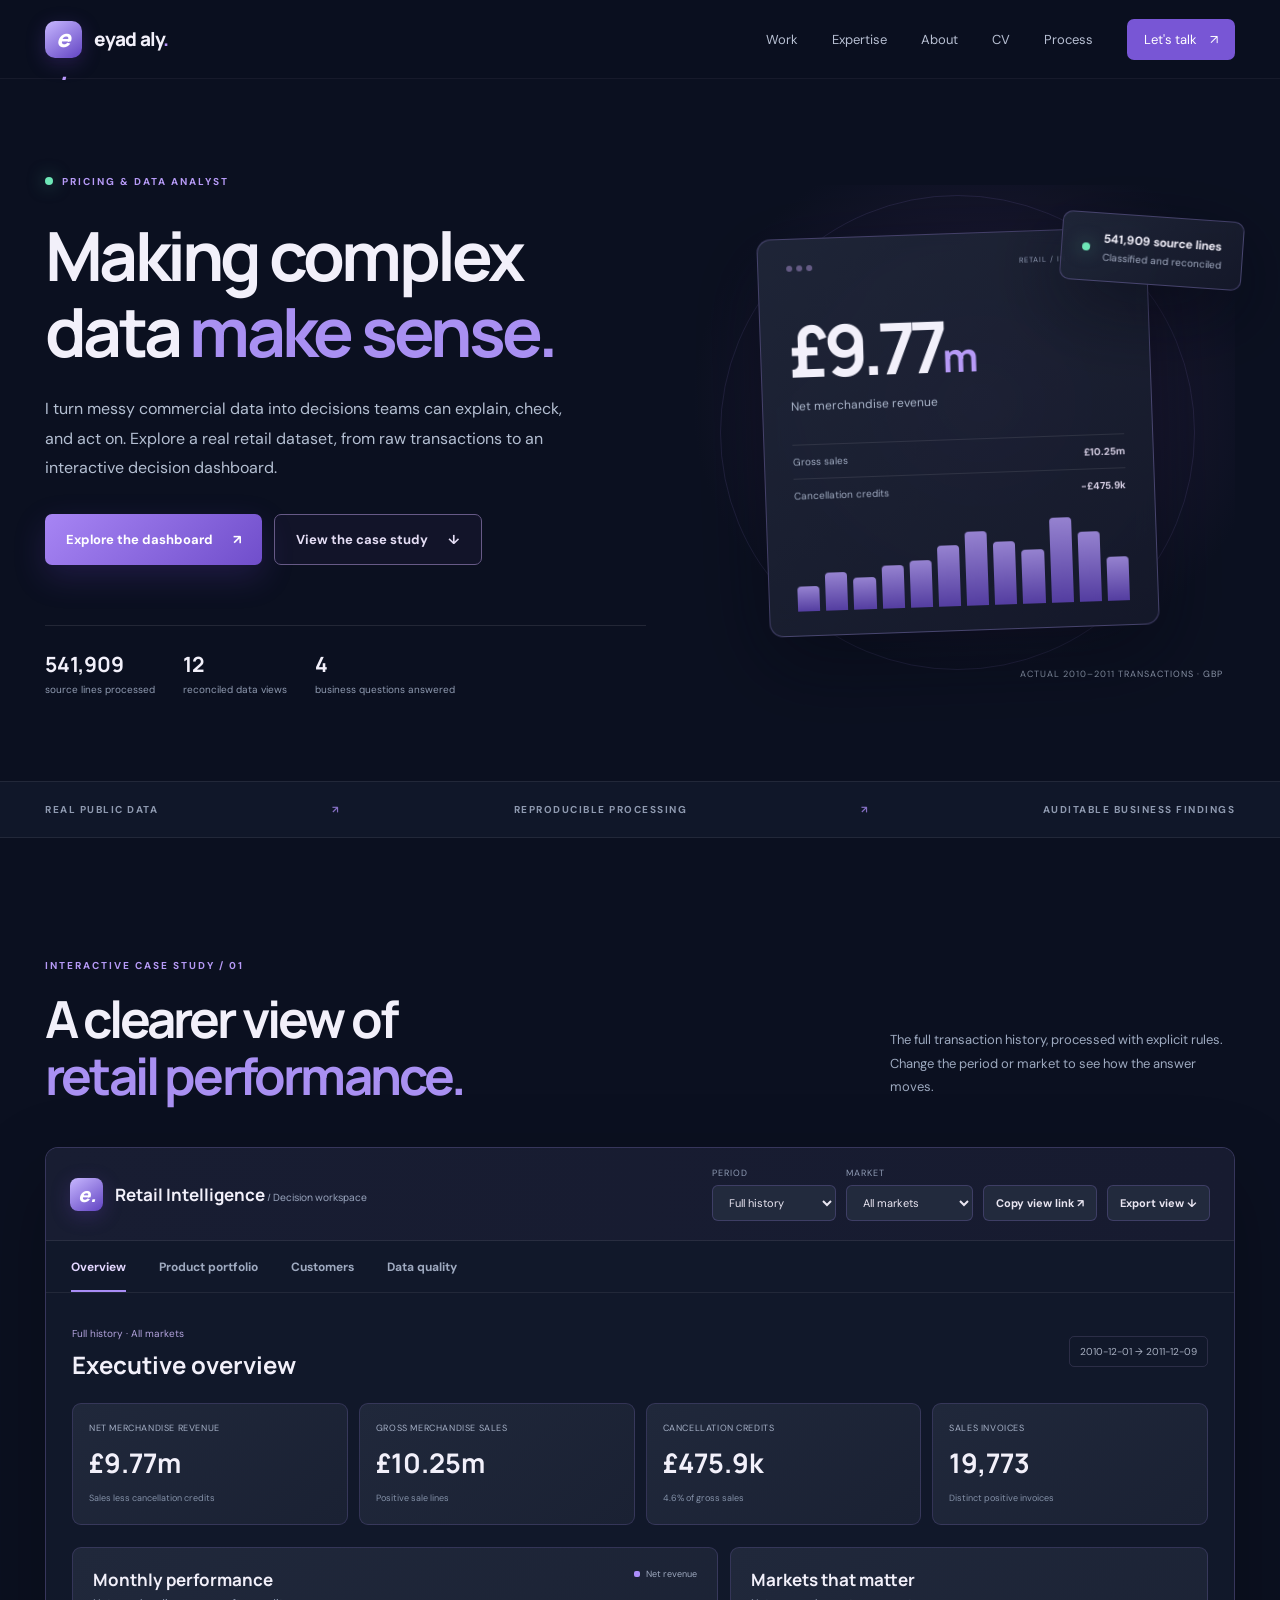
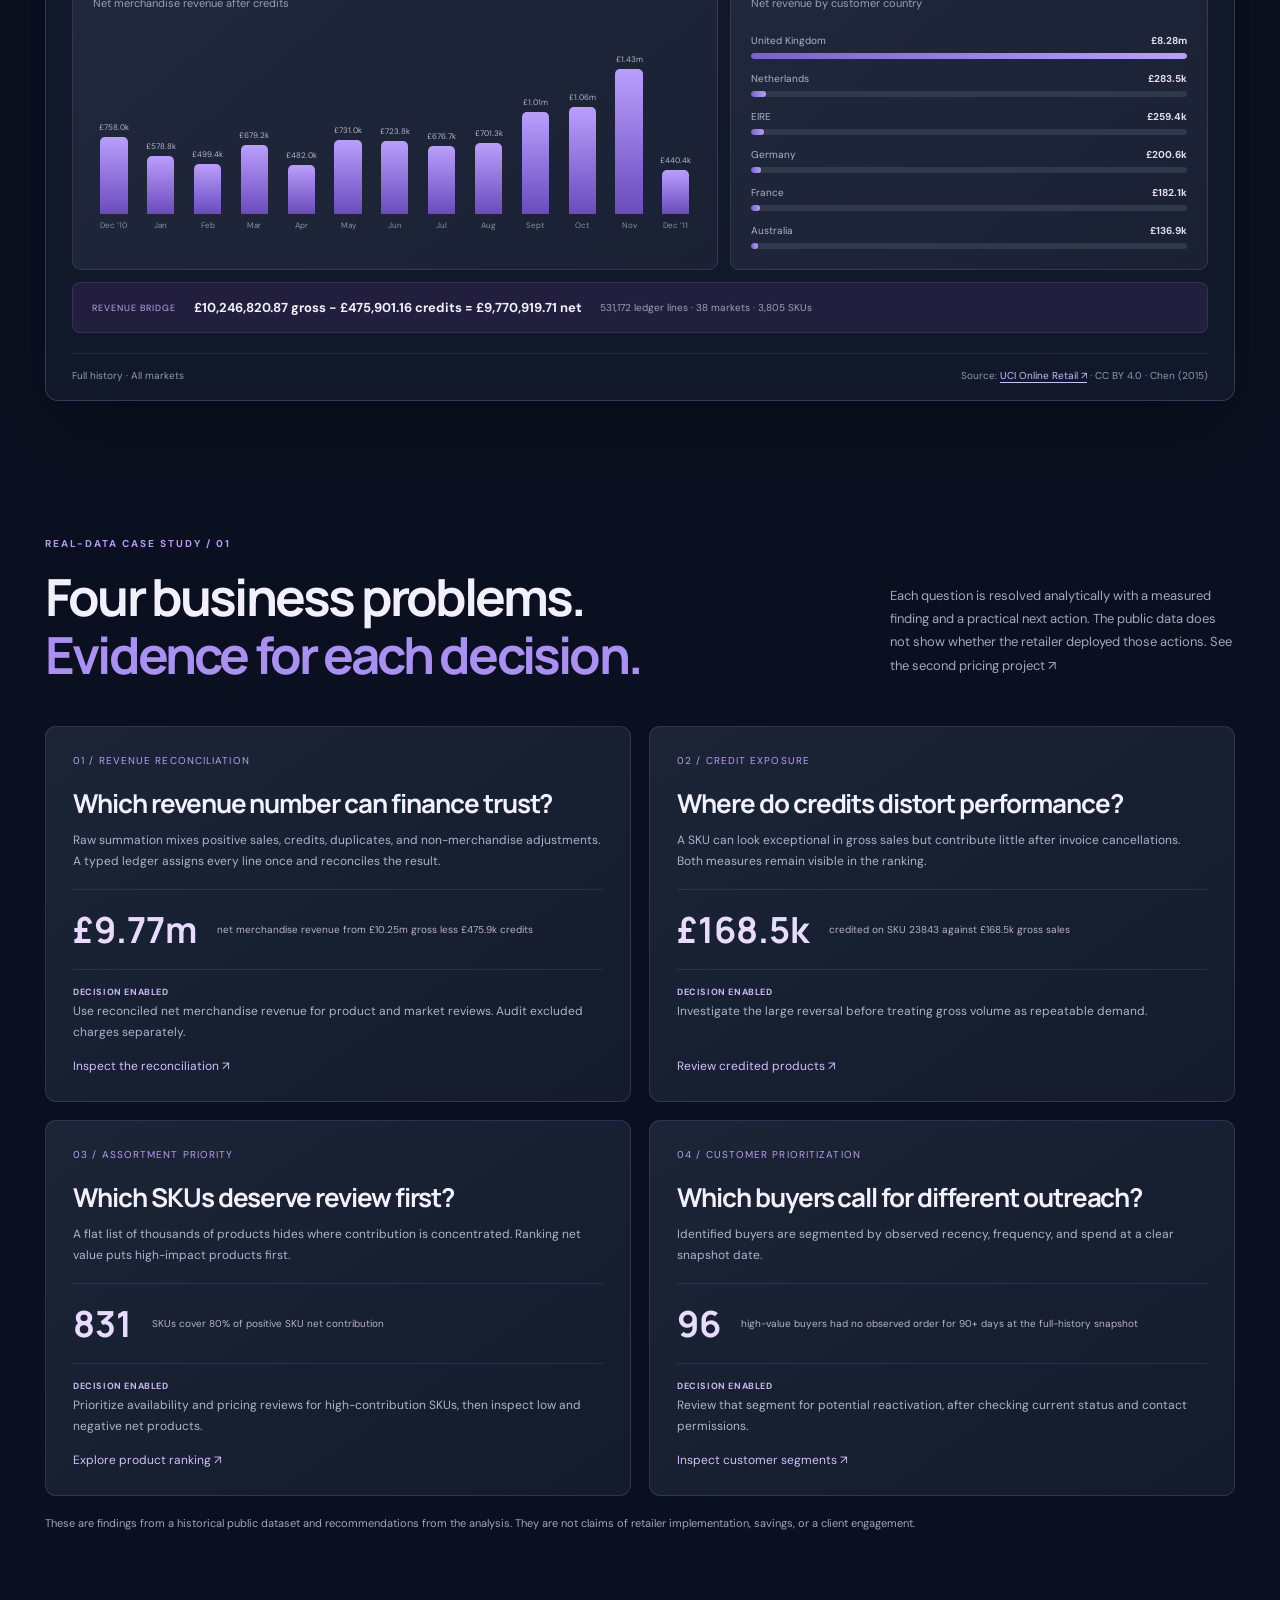
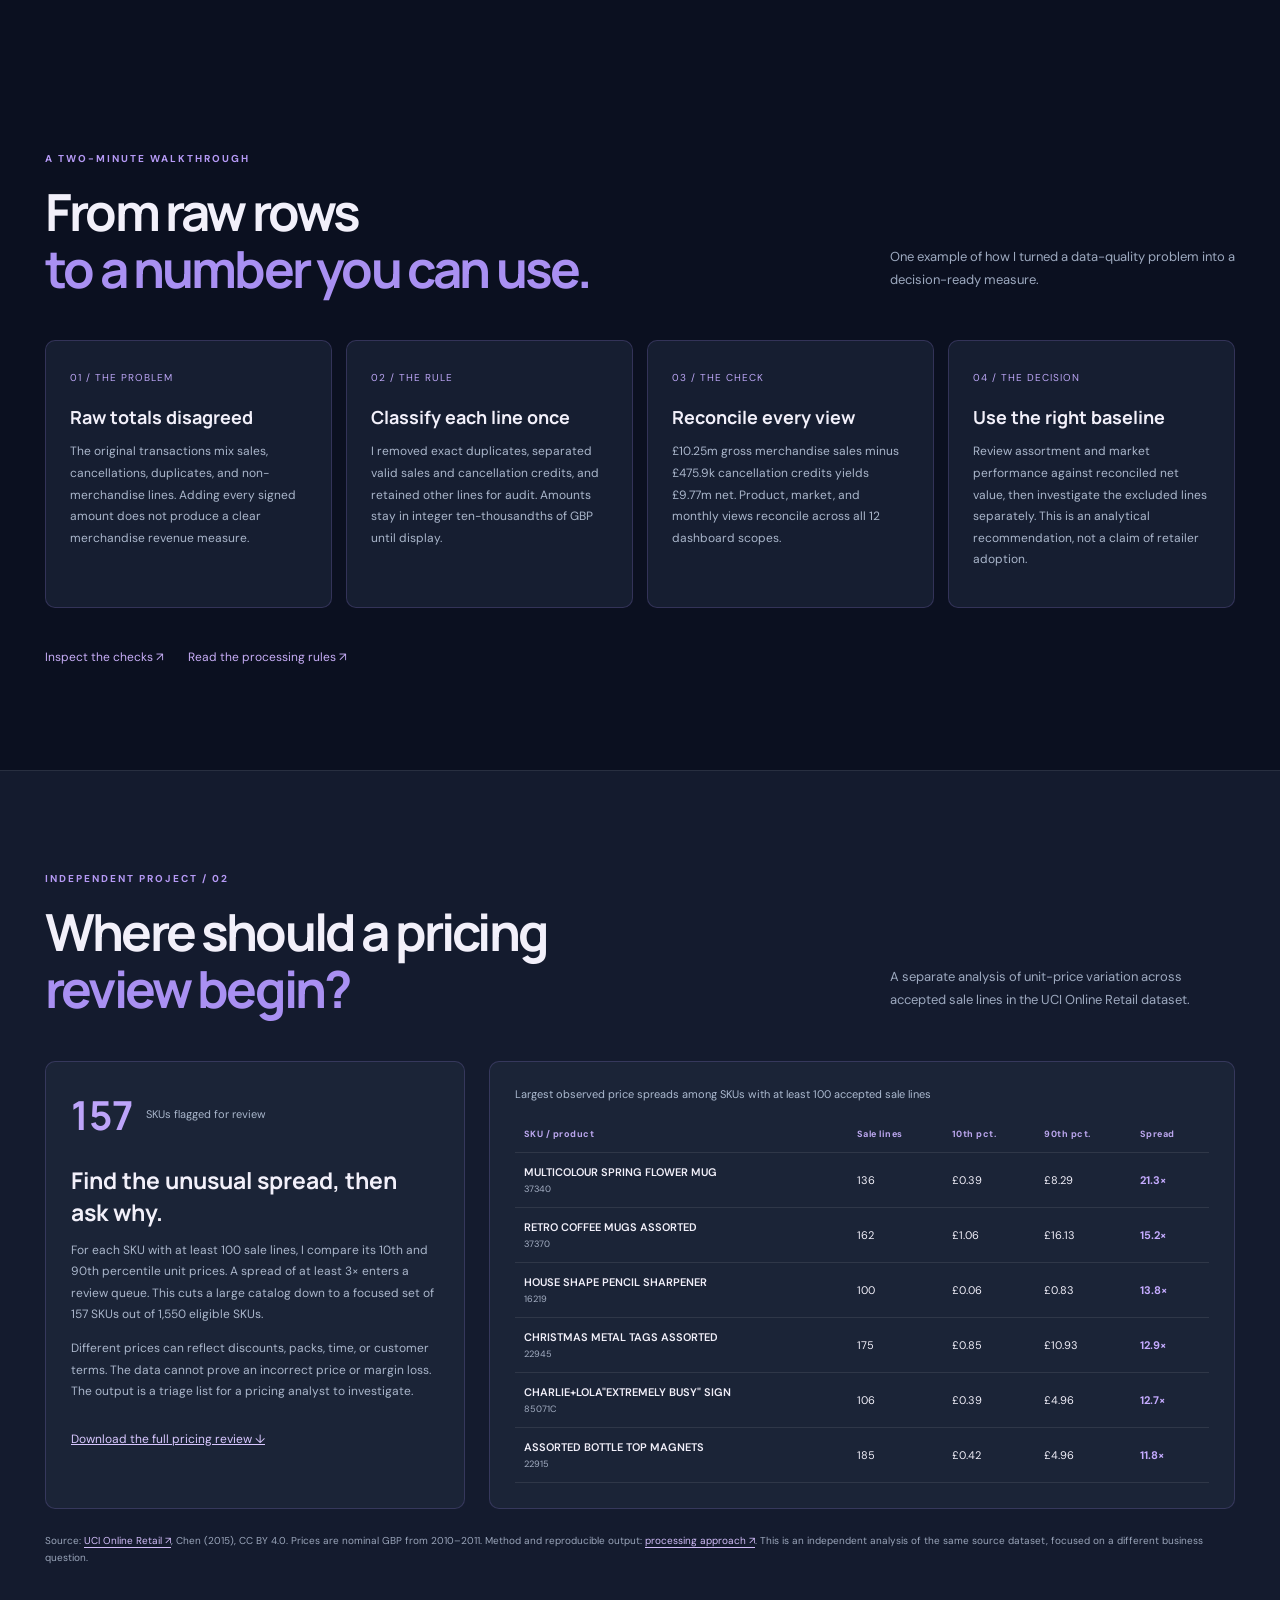
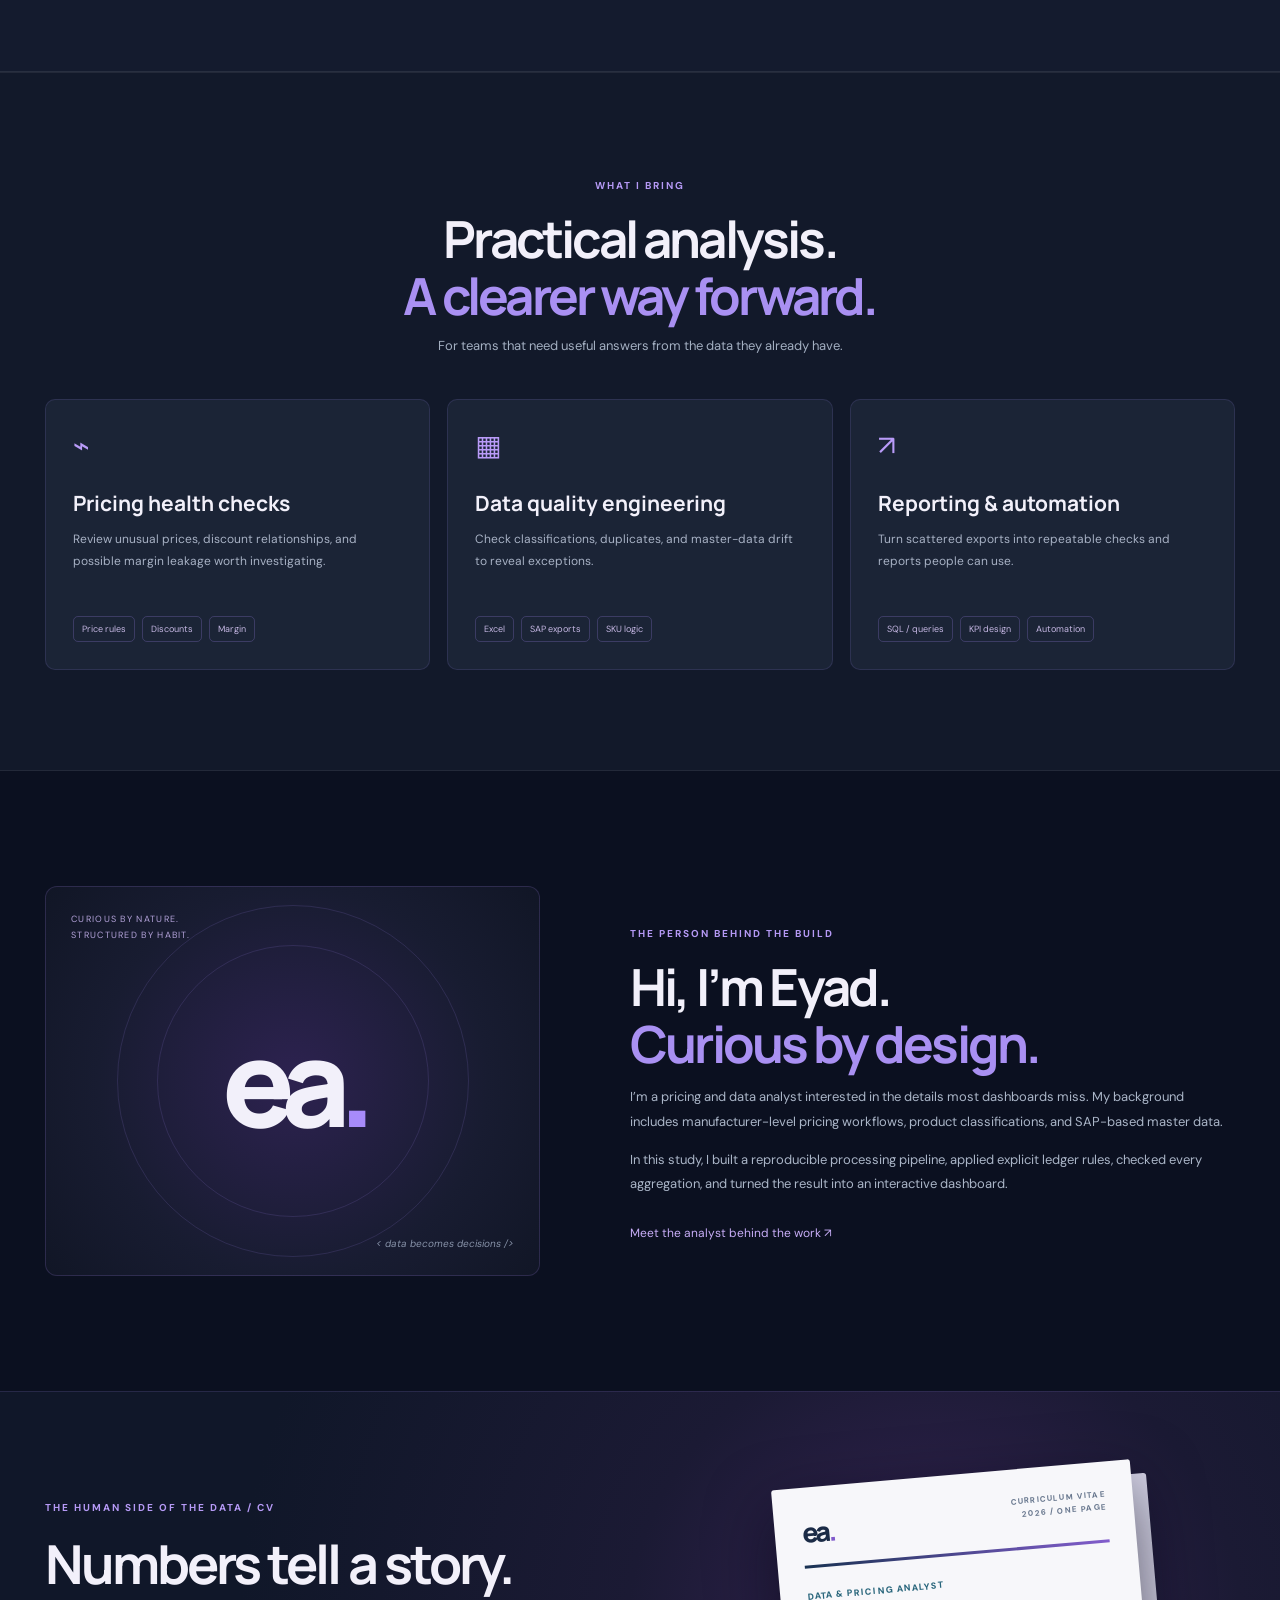
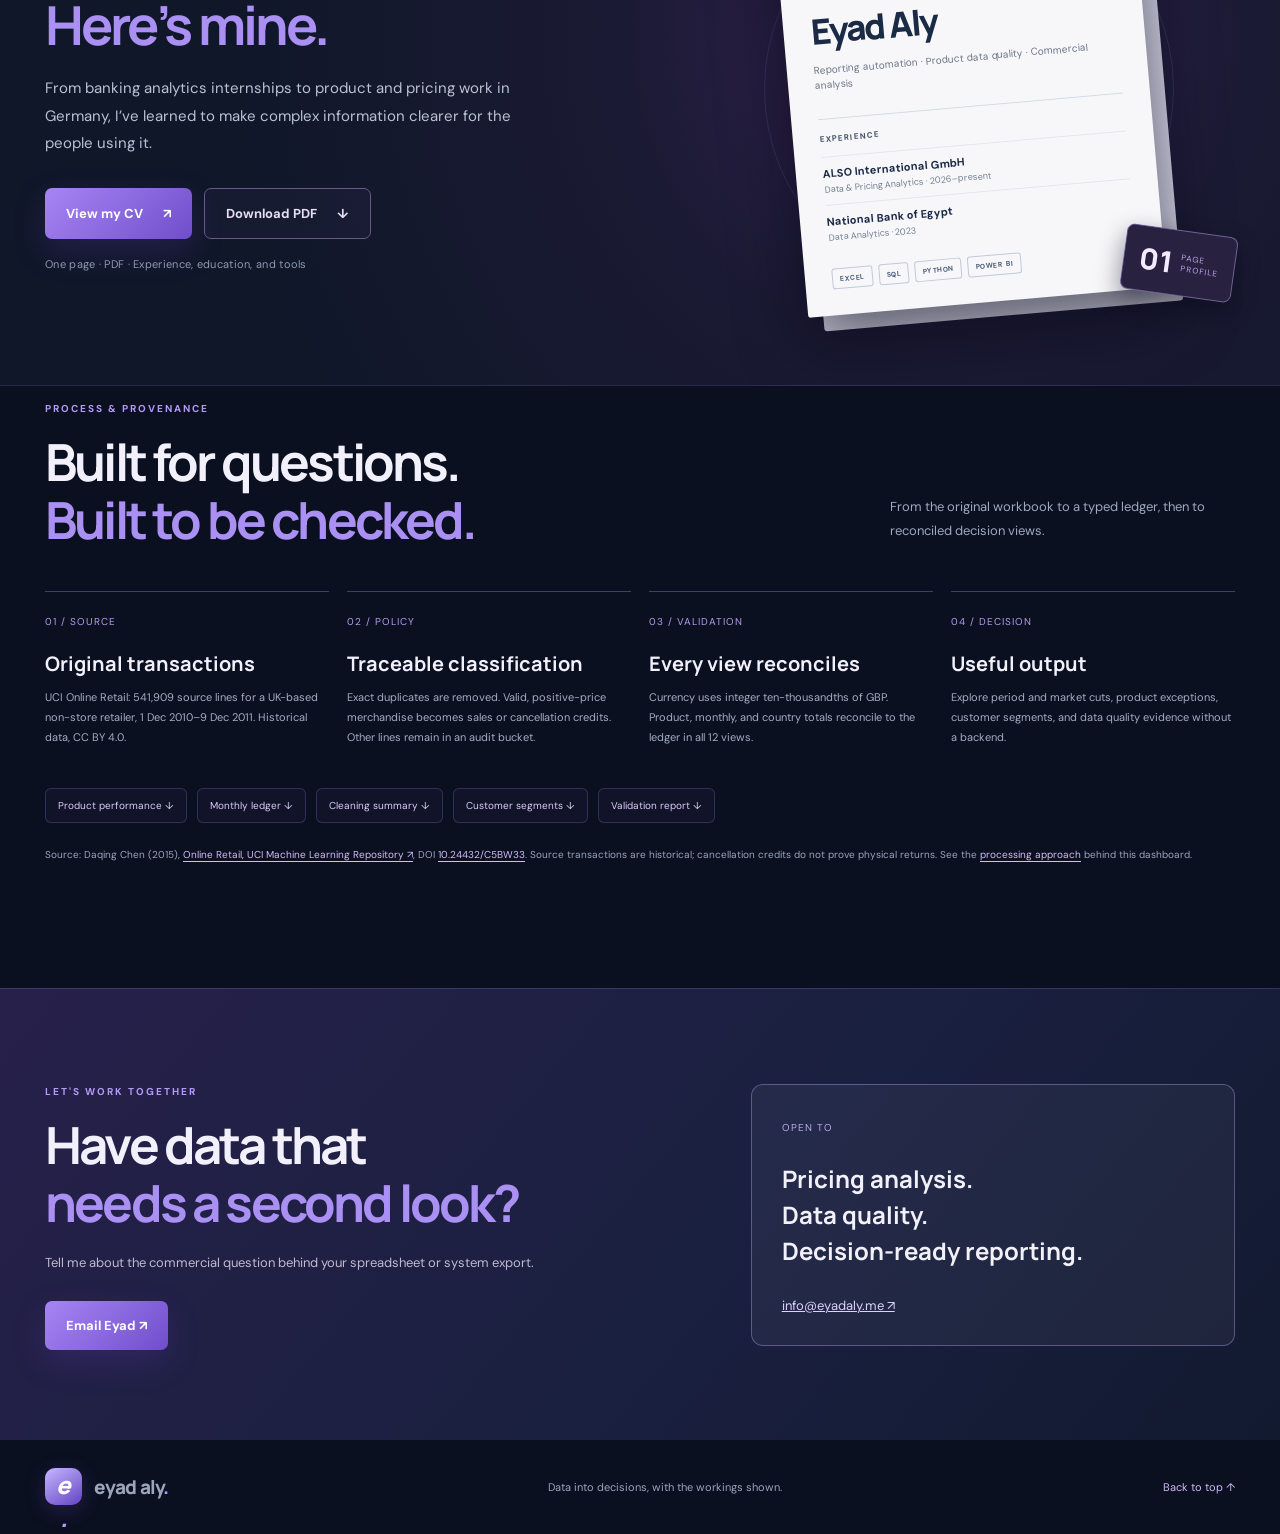
==== commit 91b16df7: "Add pricing study, walkthrough, shareable dashboard, and portfolio metadata" ====
--- a/index.html
+++ b/index.html
@@ -7,12 +7,24 @@
   <meta name="description" content="Eyad Aly is a pricing and data analyst. Explore a reproducible retail analytics case study built from 541,909 real transactions.">
   <title>Eyad Aly — Pricing & Data Intelligence</title>
   <link rel="canonical" href="https://eyadaly.me/">
+  <meta property="og:type" content="website">
+  <meta property="og:title" content="Eyad Aly — Pricing & Data Intelligence">
+  <meta property="og:description" content="Real retail data, a reproducible analytics pipeline, and practical decisions you can inspect.">
+  <meta property="og:url" content="https://eyadaly.me/">
+  <meta property="og:image" content="https://eyadaly.me/assets/social-preview.png">
+  <meta property="og:image:width" content="1200">
+  <meta property="og:image:height" content="630">
+  <meta name="twitter:card" content="summary_large_image">
+  <meta name="twitter:title" content="Eyad Aly — Pricing & Data Intelligence">
+  <meta name="twitter:description" content="Real retail data. Clear business decisions. Workings shown.">
+  <meta name="twitter:image" content="https://eyadaly.me/assets/social-preview.png">
   <link rel="icon" href="assets/favicon.svg" type="image/svg+xml">
   <link rel="preconnect" href="https://fonts.googleapis.com">
   <link rel="preconnect" href="https://fonts.gstatic.com" crossorigin>
   <link href="https://fonts.googleapis.com/css2?family=DM+Sans:wght@400;500;600;700&family=Manrope:wght@400;500;600;700;800&display=swap" rel="stylesheet">
   <link rel="stylesheet" href="styles.css?v=e2c87ffc9147">
   <script defer src="assets/data/retail-data.js"></script>
+  <script defer src="assets/data/pricing-study.js"></script>
   <script defer src="script.js"></script>
   <script defer src="clean-routes.js"></script>
 </head>
@@ -31,7 +43,7 @@
     </section>
     <div class="trust-strip"><div class="wrap"><span>REAL PUBLIC DATA</span><span>↗</span><span>REPRODUCIBLE PROCESSING</span><span>↗</span><span>AUDITABLE BUSINESS FINDINGS</span></div></div>
     <section id="dashboard" class="dashboard-section wrap"><div class="section-head"><div><span class="eyebrow">INTERACTIVE CASE STUDY / 01</span><h2>A clearer view of<br><em>retail performance.</em></h2></div><p>The full transaction history, processed with explicit rules. Change the period or market to see how the answer moves.</p></div>
-      <div class="dashboard-shell"><div class="dash-toolbar"><div class="dash-brand"><span class="dash-mark">e.</span><span>Retail Intelligence<small> / Decision workspace</small></span></div><div class="dash-controls"><label>PERIOD<select id="period-select"><option value="full">Full history</option><option value="complete2011">2011 · Jan–Nov</option><option value="q3">Q3 2011</option><option value="november">November 2011</option></select></label><label>MARKET<select id="market-select"><option value="all">All markets</option><option value="uk">United Kingdom</option><option value="international">International</option></select></label><button id="export-view" class="export-button" type="button">Export view ↓</button></div></div>
+      <div class="dashboard-shell"><div class="dash-toolbar"><div class="dash-brand"><span class="dash-mark">e.</span><span>Retail Intelligence<small> / Decision workspace</small></span></div><div class="dash-controls"><label>PERIOD<select id="period-select"><option value="full">Full history</option><option value="complete2011">2011 · Jan–Nov</option><option value="q3">Q3 2011</option><option value="november">November 2011</option></select></label><label>MARKET<select id="market-select"><option value="all">All markets</option><option value="uk">United Kingdom</option><option value="international">International</option></select></label><button id="share-view" class="export-button" type="button">Copy view link ↗</button><button id="export-view" class="export-button" type="button">Export view ↓</button><span id="share-status" class="sr-only" role="status" aria-live="polite"></span></div></div>
         <div class="tab-scroll"><div class="dash-tabs" role="tablist" aria-label="Dashboard views"><button id="tab-overview" role="tab" aria-controls="panel-overview" aria-selected="true" tabindex="0" data-tab="overview">Overview</button><button id="tab-products" role="tab" aria-controls="panel-products" aria-selected="false" tabindex="-1" data-tab="products">Product portfolio</button><button id="tab-customers" role="tab" aria-controls="panel-customers" aria-selected="false" tabindex="-1" data-tab="customers">Customers</button><button id="tab-quality" role="tab" aria-controls="panel-quality" aria-selected="false" tabindex="-1" data-tab="quality">Data quality</button></div></div>
         <div class="dash-content"><div class="dash-intro"><div><span id="scope-label">Full history · All markets</span><h3 id="dash-title">Executive overview</h3></div><span id="date-label">2010-12-01 → 2011-12-09</span></div><div class="kpi-grid"><div class="kpi"><span>NET MERCHANDISE REVENUE</span><strong id="kpi-net">—</strong><small>Sales less cancellation credits</small></div><div class="kpi"><span>GROSS MERCHANDISE SALES</span><strong id="kpi-gross">—</strong><small>Positive sale lines</small></div><div class="kpi"><span>CANCELLATION CREDITS</span><strong id="kpi-credits">—</strong><small id="credit-rate">Share of gross</small></div><div class="kpi"><span>SALES INVOICES</span><strong id="kpi-orders">—</strong><small>Distinct positive invoices</small></div></div>
           <div id="panel-overview" role="tabpanel" aria-labelledby="tab-overview"><div class="panel-grid overview-grid"><article class="dash-panel"><div class="panel-head"><div><h4>Monthly performance</h4><p>Net merchandise revenue after credits</p></div><span class="chart-key"><i></i> Net revenue</span></div><div id="trend-chart" class="trend-chart" role="img" aria-label="Monthly net revenue bar chart"></div></article><article class="dash-panel"><div class="panel-head"><div><h4>Markets that matter</h4><p>Net revenue by customer country</p></div></div><div id="market-bars" class="market-bars"></div></article></div><div class="revenue-bridge"><span>REVENUE BRIDGE</span><strong id="revenue-bridge">—</strong><small id="scope-detail">—</small></div></div>
@@ -42,12 +54,14 @@
         </div>
       </div><noscript><p>Enable JavaScript for the interactive dashboard. Processed CSV files and source documentation are available below.</p></noscript>
     </section>
-    <section id="work" class="work-section wrap"><div class="section-head"><div><span class="eyebrow">REAL-DATA CASE STUDY / 02</span><h2>Four business problems.<br><em>Evidence for each decision.</em></h2></div><p>Each question is resolved analytically with a measured finding and a practical next action. The public data does not show whether the retailer deployed those actions.</p></div><div class="problem-grid">
+    <section id="work" class="work-section wrap"><div class="section-head"><div><span class="eyebrow">REAL-DATA CASE STUDY / 01</span><h2>Four business problems.<br><em>Evidence for each decision.</em></h2></div><p>Each question is resolved analytically with a measured finding and a practical next action. The public data does not show whether the retailer deployed those actions. <a href="/pricing/">See the second pricing project ↗</a></p></div><div class="problem-grid">
       <article class="problem-card"><span>01 / REVENUE RECONCILIATION</span><h3>Which revenue number can finance trust?</h3><p>Raw summation mixes positive sales, credits, duplicates, and non-merchandise adjustments. A typed ledger assigns every line once and reconciles the result.</p><div class="problem-result"><strong>£9.77m</strong><small>net merchandise revenue from £10.25m gross less £475.9k credits</small></div><p><b>Decision enabled</b> Use reconciled net merchandise revenue for product and market reviews. Audit excluded charges separately.</p><a href="/dashboard/" data-open-view="quality">Inspect the reconciliation ↗</a></article>
       <article class="problem-card"><span>02 / CREDIT EXPOSURE</span><h3>Where do credits distort performance?</h3><p>A SKU can look exceptional in gross sales but contribute little after invoice cancellations. Both measures remain visible in the ranking.</p><div class="problem-result"><strong>£168.5k</strong><small>credited on SKU 23843 against £168.5k gross sales</small></div><p><b>Decision enabled</b> Investigate the large reversal before treating gross volume as repeatable demand.</p><a href="/dashboard/" data-open-view="products" data-open-ranking="credits">Review credited products ↗</a></article>
       <article class="problem-card"><span>03 / ASSORTMENT PRIORITY</span><h3>Which SKUs deserve review first?</h3><p>A flat list of thousands of products hides where contribution is concentrated. Ranking net value puts high-impact products first.</p><div class="problem-result"><strong>831</strong><small>SKUs cover 80% of positive SKU net contribution</small></div><p><b>Decision enabled</b> Prioritize availability and pricing reviews for high-contribution SKUs, then inspect low and negative net products.</p><a href="/dashboard/" data-open-view="products">Explore product ranking ↗</a></article>
       <article class="problem-card"><span>04 / CUSTOMER PRIORITIZATION</span><h3>Which buyers call for different outreach?</h3><p>Identified buyers are segmented by observed recency, frequency, and spend at a clear snapshot date.</p><div class="problem-result"><strong>96</strong><small>high-value buyers had no observed order for 90+ days at the full-history snapshot</small></div><p><b>Decision enabled</b> Review that segment for potential reactivation, after checking current status and contact permissions.</p><a href="/dashboard/" data-open-view="customers">Inspect customer segments ↗</a></article>
     </div><p class="disclosure">These are findings from a historical public dataset and recommendations from the analysis. They are not claims of retailer implementation, savings, or a client engagement.</p></section>
+    <section id="walkthrough" class="walkthrough-section wrap"><div class="section-head"><div><span class="eyebrow">A TWO-MINUTE WALKTHROUGH</span><h2>From raw rows<br><em>to a number you can use.</em></h2></div><p>One example of how I turned a data-quality problem into a decision-ready measure.</p></div><div class="walkthrough-grid"><article><span>01 / THE PROBLEM</span><h3>Raw totals disagreed</h3><p>The original transactions mix sales, cancellations, duplicates, and non-merchandise lines. Adding every signed amount does not produce a clear merchandise revenue measure.</p></article><article><span>02 / THE RULE</span><h3>Classify each line once</h3><p>I removed exact duplicates, separated valid sales and cancellation credits, and retained other lines for audit. Amounts stay in integer ten-thousandths of GBP until display.</p></article><article><span>03 / THE CHECK</span><h3>Reconcile every view</h3><p>£10.25m gross merchandise sales minus £475.9k cancellation credits yields £9.77m net. Product, market, and monthly views reconcile across all 12 dashboard scopes.</p></article><article><span>04 / THE DECISION</span><h3>Use the right baseline</h3><p>Review assortment and market performance against reconciled net value, then investigate the excluded lines separately. This is an analytical recommendation, not a claim of retailer adoption.</p></article></div><div class="walkthrough-actions"><a class="text-link" href="/dashboard/" data-open-view="quality">Inspect the checks ↗</a><a class="text-link" href="/process/">Read the processing rules ↗</a></div></section>
+    <section id="pricing" class="pricing-section"><div class="wrap"><div class="section-head"><div><span class="eyebrow">INDEPENDENT PROJECT / 02</span><h2>Where should a pricing<br><em>review begin?</em></h2></div><p>A separate analysis of unit-price variation across accepted sale lines in the UCI Online Retail dataset.</p></div><div class="pricing-layout"><div class="pricing-story"><span class="pricing-stat"><strong id="pricing-flagged">157</strong><small>SKUs flagged for review</small></span><h3>Find the unusual spread, then ask why.</h3><p>For each SKU with at least 100 sale lines, I compare its 10th and 90th percentile unit prices. A spread of at least 3× enters a review queue. This cuts a large catalog down to a focused set of 157 SKUs out of 1,550 eligible SKUs.</p><p>Different prices can reflect discounts, packs, time, or customer terms. The data cannot prove an incorrect price or margin loss. The output is a triage list for a pricing analyst to investigate.</p><a href="assets/data/pricing-variation.csv" download>Download the full pricing review ↓</a></div><div class="pricing-table-wrap"><table class="pricing-table"><caption>Largest observed price spreads among SKUs with at least 100 accepted sale lines</caption><thead><tr><th>SKU / product</th><th>Sale lines</th><th>10th pct.</th><th>90th pct.</th><th>Spread</th></tr></thead><tbody id="pricing-rows"></tbody></table></div></div><p class="source-note">Source: <a href="https://archive.ics.uci.edu/dataset/352/online+retail" target="_blank" rel="noopener noreferrer">UCI Online Retail ↗</a>, Chen (2015), CC BY 4.0. Prices are nominal GBP from 2010–2011. Method and reproducible output: <a href="/process/">processing approach ↗</a>. This is an independent analysis of the same source dataset, focused on a different business question.</p></div></section>
     <section id="expertise" class="expertise-section"><div class="wrap"><div class="center-head"><span class="eyebrow">WHAT I BRING</span><h2>Practical analysis.<br><em>A clearer way forward.</em></h2><p>For teams that need useful answers from the data they already have.</p></div><div class="expertise-grid"><article><span class="expertise-icon">⌁</span><h3>Pricing health checks</h3><p>Review unusual prices, discount relationships, and possible margin leakage worth investigating.</p><div><span>Price rules</span><span>Discounts</span><span>Margin</span></div></article><article><span class="expertise-icon">▦</span><h3>Data quality engineering</h3><p>Check classifications, duplicates, and master-data drift to reveal exceptions.</p><div><span>Excel</span><span>SAP exports</span><span>SKU logic</span></div></article><article><span class="expertise-icon">↗</span><h3>Reporting & automation</h3><p>Turn scattered exports into repeatable checks and reports people can use.</p><div><span>SQL / queries</span><span>KPI design</span><span>Automation</span></div></article></div></div></section>
     <section id="about" class="about-section wrap"><div class="about-art" aria-hidden="true"><div>ea<span>.</span></div><small>CURIOUS BY NATURE.<br>STRUCTURED BY HABIT.</small><i>&lt; data becomes decisions /&gt;</i></div><div><span class="eyebrow">THE PERSON BEHIND THE BUILD</span><h2>Hi, I’m Eyad.<br><em>Curious by design.</em></h2><p>I’m a pricing and data analyst interested in the details most dashboards miss. My background includes manufacturer-level pricing workflows, product classifications, and SAP-based master data.</p><p>In this study, I built a reproducible processing pipeline, applied explicit ledger rules, checked every aggregation, and turned the result into an interactive dashboard.</p><a class="text-link" href="/cv/">Meet the analyst behind the work ↗</a></div></section>
 
--- a/styles.css
+++ b/styles.css
@@ -1,5 +1,6 @@
 :root{--bg:#0b1020;--surface:#141a2b;--surface2:#1b2235;--text:#f2f0fa;--muted:#a9b1c7;--muted2:#7f8aa4;--purple:#a78bfa;--line:#ffffff19;--heading:Manrope,system-ui,sans-serif;--body:'DM Sans',system-ui,sans-serif}*{box-sizing:border-box}html{scroll-behavior:auto}body{margin:0;background:var(--bg);color:var(--text);font-family:var(--body);-webkit-font-smoothing:antialiased}button,select{font:inherit}button{cursor:pointer}a{color:inherit;text-decoration:none}a:focus-visible,button:focus-visible,select:focus-visible{outline:2px solid #c2afff;outline-offset:3px}[hidden]{display:none!important}.wrap{width:min(1190px,calc(100% - 64px));margin-inline:auto}.sr-only{position:absolute;width:1px;height:1px;overflow:hidden;clip-path:inset(50%);white-space:nowrap}.skip-link{position:absolute;left:12px;top:-50px;padding:10px;background:#fff;color:#111;z-index:50}.skip-link:focus{top:12px}.site-header{position:sticky;top:0;z-index:30;background:#0b1020dc;backdrop-filter:blur(15px);border-bottom:1px solid #ffffff0d}.nav-wrap{height:78px;display:flex;align-items:center;justify-content:space-between}.identity{display:inline-flex;align-items:center;gap:12px;font-family:var(--heading);font-weight:800;font-size:19px;letter-spacing:-.9px}.identity-mark,.dash-mark{width:37px;height:37px;display:grid;place-items:center;color:#fff;background:linear-gradient(145deg,#c7b7ff,#6244c3);border-radius:10px;box-shadow:0 5px 19px #7044c744;font-size:24px;font-style:italic;font-weight:800}.identity-mark span,.identity-dot{color:#b897fc}.site-nav{display:flex;align-items:center;gap:34px;color:#b8c0d3;font-size:13px}.site-nav>a:hover,.text-link:hover{color:#fff}.nav-contact{background:#7856d5;color:white!important;padding:12px 17px;border-radius:7px}.nav-contact span{margin-left:10px}.menu-toggle{display:none}.hero{display:grid;grid-template-columns:1.04fr .96fr;gap:35px;align-items:center;min-height:660px;padding-block:90px 85px}.eyebrow{display:inline-flex;align-items:center;gap:9px;color:#b69af6;font-size:10px;font-weight:700;letter-spacing:2px}.pulse,.green-dot{display:inline-block;width:8px;height:8px;border-radius:50%;background:#6ee7b7;box-shadow:0 0 17px #6ee7b780}.hero h1,h2{font-family:var(--heading);font-weight:700;letter-spacing:-.055em;line-height:1.12}.hero h1{font-size:clamp(56px,5.3vw,83px);margin:27px 0 25px}.hero em,h2 em{font-style:normal;color:#a990f2}.hero-copy>p{max-width:540px;color:#b4bfd2;font-size:16px;line-height:1.85}.hero-actions{display:flex;gap:12px;flex-wrap:wrap;margin-top:31px}.button{display:inline-flex;align-items:center;justify-content:center;gap:20px;padding:16px 21px;border-radius:7px;font-weight:700;font-size:13px;transition:transform .2s,background .2s}.button:hover{transform:translateY(-2px)}.button-primary{color:white;background:linear-gradient(135deg,#a785f4,#704ecb);box-shadow:0 12px 32px #6740c438}.button-ghost{border:1px solid #675a87;color:#e5def5;background:#a78bfa0a}.hero-proof{display:flex;gap:28px;margin-top:60px;border-top:1px solid var(--line);padding-top:24px}.hero-proof>span{display:flex;flex-direction:column;gap:5px}.hero-proof strong{font:700 21px var(--heading)}.hero-proof small{font-size:10px;color:#8f9ab0}.hero-visual{min-height:495px;position:relative;display:flex;align-items:center;justify-content:center;background:radial-gradient(ellipse at 54% 44%,#312550 0,#1b1832 30%,transparent 68%)}.visual-orbit{position:absolute;border:1px solid #9880de23;border-radius:50%}.orbit-one{width:475px;height:475px}.orbit-two{width:350px;height:350px}.glass-card{border:1px solid #b099fa4b;background:linear-gradient(140deg,#1f2638e8,#141829e6);box-shadow:0 25px 80px #0507138a;backdrop-filter:blur(10px)}.visual-main{position:relative;z-index:2;width:390px;padding:24px 28px;border-radius:14px;transform:rotate(-2deg)}.visual-card-head{display:flex;align-items:center;justify-content:space-between;color:#9da8c2;font-size:9px;letter-spacing:1px}.visual-card-head>span{display:flex;gap:4px}.visual-card-head i{height:6px;width:6px;border-radius:50%;background:#645a84}.visual-big{font:700 71px var(--heading);letter-spacing:-6px;margin-top:29px}.visual-big span{font-size:40px;letter-spacing:-2px;color:#b79af7}.visual-main>p{margin:0 0 30px;color:#a9b4c9;font-size:12px}.visual-line{display:flex;justify-content:space-between;border-top:1px solid #ffffff17;padding:10px 0;font-size:10px;color:#9faac0}.visual-line b{color:#d7d0e5}.visual-mini-chart{height:85px;display:flex;align-items:end;gap:6px;margin-top:14px}.visual-mini-chart i{flex:1;background:linear-gradient(#b49bf8,#6245bd);border-radius:4px 4px 0 0;opacity:.8}.visual-float{position:absolute;z-index:3;top:31px;right:-8px;border-radius:10px;display:flex;align-items:center;gap:13px;padding:17px 20px;transform:rotate(4deg)}.visual-float strong,.visual-float small{display:block}.visual-float strong{font-size:12px}.visual-float small{font-size:10px;color:#a2abc1;margin-top:4px}.visual-label{position:absolute;bottom:0;right:12px;color:#8e98ac;font-size:9px;letter-spacing:1px}.trust-strip{border-block:1px solid #ffffff13;background:#101729}.trust-strip>.wrap{display:flex;align-items:center;justify-content:space-between;gap:25px;padding-block:21px;color:#8f9ab0;font-size:10px;font-weight:700;letter-spacing:1.5px}.trust-strip span:nth-child(even){color:#856fc3}.section-head{display:flex;justify-content:space-between;align-items:end;gap:30px;margin-bottom:43px}.section-head h2,.center-head h2,.about-section h2,.contact-section h2{font-size:clamp(38px,4vw,58px);margin:16px 0 0}.section-head>p{max-width:345px;color:#9da9bf;font-size:13px;line-height:1.8;margin:0 0 6px}.dashboard-section,.work-section,.method-section{padding-block:115px}.dashboard-section{padding-bottom:60px}.dashboard-shell{border:1px solid #b098fb3d;background:#11182a;border-radius:13px;box-shadow:0 30px 80px #0004;overflow:hidden}.dash-toolbar{display:flex;justify-content:space-between;align-items:center;gap:24px;padding:19px 24px;border-bottom:1px solid #ffffff13;background:linear-gradient(90deg,#181d32,#171b30)}.dash-brand{display:flex;align-items:center;gap:12px;font:700 17px var(--heading);white-space:nowrap}.dash-mark{height:33px;width:33px;font-size:20px;border-radius:8px}.dash-brand small{font-size:10px;color:#8f9ab2;font-weight:500}.dash-controls{display:flex;align-items:end;gap:10px}.dash-controls label{color:#8f9bb4;font-size:9px;letter-spacing:1px;display:flex;flex-direction:column;gap:6px}.dash-controls select,.export-button{border:1px solid #a78bfa36;background:#222a3d;color:#eae6f2;border-radius:6px;padding:9px 12px;font-size:11px;min-height:36px}.dash-controls select{max-width:158px}.export-button{white-space:nowrap;font-weight:700}.export-button:hover{background:#7055bd}.tab-scroll{overflow:auto;scrollbar-width:thin}.dash-tabs{display:flex;gap:33px;padding:0 25px;min-width:max-content;border-bottom:1px solid #ffffff12}.dash-tabs button{border:0;border-bottom:2px solid transparent;background:none;color:#9faac0;padding:18px 0 15px;font-size:12px;font-weight:700}.dash-tabs button[aria-selected=true]{color:#e3d7ff;border-bottom-color:#a98df6}.dash-content{padding:28px 26px 18px}.dash-intro{display:flex;justify-content:space-between;align-items:center;gap:15px}.dash-intro>div>span{color:#b3a3dd;font-size:10px}.dash-intro h3{font:700 24px var(--heading);margin:6px 0 0}.dash-intro>span{border:1px solid #8c7daf38;border-radius:5px;color:#a8b0c2;padding:8px 10px;font-size:10px}.kpi-grid{display:grid;grid-template-columns:repeat(4,1fr);gap:11px;margin:22px 0}.kpi,.dash-panel,.micro-grid>div,.segment-card,.quality-item{border:1px solid #a78bfa2c;background:linear-gradient(140deg,#20283b,#1a2133);border-radius:9px}.kpi{padding:18px 16px}.kpi span,.micro-grid span{display:block;color:#a5b0c6;font-size:9px;letter-spacing:.6px}.kpi strong{display:block;font:700 27px var(--heading);margin:10px 0 4px}.kpi small{color:#8491a8;font-size:9px}.panel-grid{display:grid;grid-template-columns:1.35fr 1fr;gap:12px}.dash-panel{padding:20px}.panel-head{display:flex;align-items:start;justify-content:space-between;gap:8px}.dash-panel h4,.panel-intro h4{font:700 17px var(--heading);margin:0}.dash-panel p,.panel-intro p{font-size:11px;color:#96a2b9;margin:5px 0 0}.chart-key{white-space:nowrap;color:#9faac0;font-size:9px}.chart-key i{display:inline-block;background:#ab8efa;height:6px;width:6px;border-radius:2px;margin-right:4px}.trend-chart{height:220px;display:flex;align-items:end;gap:5px;padding-top:20px}.trend-col{flex:1;min-width:0;height:100%;display:flex;flex-direction:column;justify-content:end;align-items:center}.trend-col>span{font-size:8px;color:#aeb6c7;white-space:nowrap}.trend-col i{display:block;min-height:2px;width:65%;background:linear-gradient(#b99ffc,#6a4bbd);border-radius:5px 5px 0 0;margin-top:5px}.trend-col small{font-size:8px;color:#8591a8;margin-top:6px;white-space:nowrap}.market-bars{display:grid;gap:13px;margin-top:24px}.market-row>div:first-child{display:flex;justify-content:space-between;gap:12px;font-size:10px;color:#abb4c6}.market-row b{font-weight:700;color:#e4def0}.market-track{height:6px;border-radius:8px;background:#30384b;margin-top:6px;overflow:hidden}.market-track i{display:block;height:100%;border-radius:8px;background:linear-gradient(90deg,#7961ce,#b99fff)}.revenue-bridge{display:flex;align-items:center;gap:18px;flex-wrap:wrap;background:#211f3d;border:1px solid #a78bfa27;padding:16px 19px;margin-top:12px;border-radius:8px}.revenue-bridge span{font-size:9px;color:#bfa8eb;letter-spacing:1px}.revenue-bridge strong{font-size:13px}.revenue-bridge small{color:#97a2b8;font-size:10px}.panel-intro{display:flex;justify-content:space-between;align-items:start;gap:18px;margin-bottom:20px}.panel-intro h4{font-size:19px}.ranking-toggle{display:flex;gap:4px;border:1px solid #a78bfa32;background:#1c2335;border-radius:6px;padding:4px}.ranking-toggle button{border:0;border-radius:4px;background:none;color:#aeb8cb;padding:7px 10px;font-size:10px;white-space:nowrap}.ranking-toggle button[aria-pressed=true]{background:#654db3;color:#fff}.micro-grid{display:grid;grid-template-columns:repeat(3,1fr);gap:10px;margin-bottom:18px}.micro-grid>div{padding:15px}.micro-grid strong{display:block;font:700 25px var(--heading);margin-top:7px}.table-scroll{overflow:auto;max-height:470px;border:1px solid #a78bfa2a;border-radius:8px}.table-scroll table{border-collapse:collapse;width:100%;min-width:640px;font-size:11px}.table-scroll caption{text-align:left;padding:13px;color:#c5b8e2}.table-scroll th,.table-scroll td{padding:12px 14px;border-bottom:1px solid #ffffff0d;text-align:left}.table-scroll th{position:sticky;top:0;background:#242b3e;color:#bdc5d5;font-size:9px;letter-spacing:.8px;text-transform:uppercase}.table-scroll td{color:#b7c0d0}.table-scroll td:nth-child(n+3),.table-scroll th:nth-child(n+3){text-align:right;white-space:nowrap}.table-scroll td b{display:block;color:#e9e5f2;font-weight:700}.table-scroll td small{display:block;color:#929cb1;margin-top:2px}.footnote{color:#98a3ba;font-size:10px;line-height:1.65}.footnote a,.source-note a,.dash-footer a{color:#d2bdf9;text-decoration:underline;text-underline-offset:3px}.segment-grid{display:grid;grid-template-columns:repeat(3,1fr);gap:10px}.segment-card{padding:17px}.segment-card>span{font-size:10px;color:#c3a9f0}.segment-card strong{font:700 25px var(--heading);display:block;margin:9px 0 4px}.segment-card small{font-size:10px;color:#a9b3c5}.segment-card .track{height:5px;background:#343c50;border-radius:6px;margin:13px 0;overflow:hidden}.segment-card .track i{display:block;height:100%;background:#a98bef}.segment-card p{font-size:10px;color:#8f9bb2;line-height:1.5}.scope-pill{border:1px solid #a78bfa40;border-radius:5px;padding:8px 10px;font-size:9px;color:#c5b2eb;white-space:nowrap}.quality-grid{display:grid;grid-template-columns:repeat(5,1fr);gap:9px;margin-bottom:13px}.quality-item{padding:13px}.quality-item span,.quality-item small{display:block;color:#a4aec1;font-size:9px}.quality-item strong{display:block;font:700 21px var(--heading);margin:7px 0}.facts,.checks{margin-top:15px}.fact,.check{display:flex;justify-content:space-between;gap:12px;padding:8px 0;border-top:1px solid #ffffff11;font-size:10px;color:#abb5c8}.fact strong{color:#ede8f4;text-align:right}.check{justify-content:start}.check b{color:#7ae1af}.dash-footer{display:flex;justify-content:space-between;gap:12px;flex-wrap:wrap;color:#8e9ab0;font-size:10px;border-top:1px solid #ffffff12;margin-top:20px;padding-top:15px}.work-section{padding-top:70px}.problem-grid{display:grid;grid-template-columns:repeat(2,1fr);gap:18px}.problem-card{padding:27px;border:1px solid #a78bfa2d;background:linear-gradient(145deg,#1b2536,#131b2c);border-radius:11px;display:flex;flex-direction:column}.problem-card>span{font-size:10px;color:#b99ef2;letter-spacing:1.1px}.problem-card h3{font:700 26px var(--heading);letter-spacing:-.04em;margin:18px 0 9px}.problem-card>p{font-size:12px;color:#aab5c8;line-height:1.75;margin:0 0 15px}.problem-result{border-block:1px solid #a78bfa27;padding:15px 0;margin:2px 0 15px;display:flex;align-items:center;gap:20px}.problem-result strong{font:700 36px var(--heading);white-space:nowrap;color:#e8dbff}.problem-result small{color:#b8b1c8;font-size:10px;line-height:1.5}.problem-card p b{display:block;color:#c9b6f2;text-transform:uppercase;font-size:9px;letter-spacing:.6px}.problem-card>a{color:#d2befd;font-size:12px;margin-top:auto}.disclosure{font-size:11px;color:#9ca8bb;margin-top:20px}.expertise-section{padding:100px 0;background:#12192a;border-block:1px solid #ffffff12}.center-head{text-align:center}.center-head p{font-size:13px;color:#a3afc1}.expertise-grid{display:grid;grid-template-columns:repeat(3,1fr);gap:17px;margin-top:45px}.expertise-grid article{padding:27px;background:#1b2436;border:1px solid #a78bfa22;border-radius:10px}.expertise-icon{font-size:28px;color:#b99bf8}.expertise-grid h3{font:700 21px var(--heading);margin:25px 0 10px}.expertise-grid p{color:#a7b1c4;font-size:12px;line-height:1.8;min-height:65px}.expertise-grid article>div{display:flex;gap:7px;flex-wrap:wrap;margin-top:22px}.expertise-grid article>div span{font-size:9px;border:1px solid #a78bfa3b;color:#c5b7e3;border-radius:5px;padding:6px 8px}.about-section{display:grid;grid-template-columns:.9fr 1.1fr;gap:90px;align-items:center;padding-block:115px}.about-art{height:390px;position:relative;display:flex;align-items:center;justify-content:center;background:radial-gradient(circle at center,#2d2250,#181c31 62%,#111626);border:1px solid #a78bfa2d;border-radius:12px;overflow:hidden}.about-art:before,.about-art:after{content:"";position:absolute;border:1px solid #a78bfa24;border-radius:50%;width:350px;height:350px}.about-art:after{width:270px;height:270px}.about-art>div{font:800 120px var(--heading);letter-spacing:-13px;z-index:1}.about-art>div span{color:#a78bfa}.about-art small{position:absolute;left:25px;top:25px;color:#b3a2d9;font-size:9px;letter-spacing:1.3px;line-height:1.7}.about-art i{position:absolute;bottom:25px;right:25px;font-size:10px;color:#8792a8}.about-section p{font-size:13px;color:#aab5c7;line-height:1.9}.text-link{display:inline-block;color:#c7adf6;font-size:12px;margin-top:15px}.method-section{padding-top:10px}.method-grid{display:grid;grid-template-columns:repeat(4,1fr);gap:18px}.method-grid article{border-top:1px solid #a78bfa5c;padding-top:17px}.method-grid article>span{color:#b59aec;font-size:10px;letter-spacing:1px}.method-grid h3{font:700 20px var(--heading);margin:20px 0 9px}.method-grid p{font-size:11px;line-height:1.8;color:#a3aec1}.download-links{display:flex;flex-wrap:wrap;gap:10px;margin-top:30px}.download-links a{padding:10px 12px;border:1px solid #a78bfa38;border-radius:6px;color:#dccbfc;background:#a78bfa0a;font-size:10px}.download-links a:hover{background:#a78bfa24}.source-note{font-size:10px;color:#9aa5ba;line-height:1.7;margin-top:23px}.contact-section{background:linear-gradient(130deg,#27204a,#1a2040 55%,#121a30);padding:90px 0;border-top:1px solid #b196ec36}.contact-section>.wrap{display:grid;grid-template-columns:1fr .75fr;gap:60px;align-items:center}.contact-section p{color:#c0b9d0;font-size:13px;line-height:1.8;margin:20px 0 27px}.contact-card{border:1px solid #b49be46a;background:#ffffff0c;border-radius:12px;padding:30px}.contact-card>span{color:#bca8ec;font-size:10px;letter-spacing:1px}.contact-card h3{font:700 24px/1.5 var(--heading);margin:25px 0}.contact-card a{color:#dfd0ff;font-size:13px;text-decoration:underline}.site-footer{display:flex;justify-content:space-between;align-items:center;gap:15px;padding-block:28px;color:#9ba5bb;font-size:11px}.site-footer>a:last-child{color:#d2bafa}@media(max-width:960px){.hero{grid-template-columns:1fr;padding-block:75px}.hero-copy>p{max-width:670px}.hero-visual{min-height:420px}.visual-float{right:8%}.dash-toolbar{align-items:start;flex-direction:column}.dash-controls{width:100%}.dash-controls label{flex:1}.dash-controls select{max-width:none;width:100%}.kpi-grid{grid-template-columns:repeat(2,1fr)}.quality-grid{grid-template-columns:repeat(3,1fr)}.about-section{gap:40px}.method-grid{grid-template-columns:repeat(2,1fr)}}@media(max-width:680px){.wrap{width:min(100% - 34px,1190px)}.nav-wrap{height:66px}.menu-toggle{display:flex;flex-direction:column;gap:5px;border:0;background:none;padding:10px}.menu-toggle span{width:23px;height:2px;background:#ddd4f7}.site-nav{display:none;position:absolute;left:0;right:0;top:66px;background:#151c2e;border-bottom:1px solid #a78bfa3b;padding:20px 17px;flex-direction:column;align-items:stretch;gap:15px}.site-nav.is-open{display:flex}.nav-contact{text-align:center}.hero{gap:10px;padding-block:65px 45px}.hero h1{font-size:clamp(46px,11vw,62px)}.hero-copy>p{font-size:14px}.hero-proof{gap:14px;margin-top:35px}.hero-proof strong{font-size:17px}.hero-proof small{font-size:9px}.hero-visual{min-height:375px}.visual-main{width:85%;padding:20px}.visual-float{top:8px;right:0;padding:12px}.visual-float strong{font-size:10px}.orbit-one{width:310px;height:310px}.orbit-two{width:240px;height:240px}.visual-big{font-size:58px}.trust-strip>.wrap{justify-content:center;flex-wrap:wrap;font-size:8px;gap:10px;padding-block:16px}.trust-strip span:nth-child(even){display:none}.section-head{display:block;margin-bottom:30px}.section-head>p{margin-top:20px}.dashboard-section,.work-section,.method-section{padding-block:75px}.dash-toolbar{padding:17px}.dash-brand{font-size:14px}.dash-controls{display:grid;grid-template-columns:1fr 1fr}.export-button{grid-column:span 2}.dash-tabs{gap:24px;padding-inline:17px}.dash-content{padding:19px 16px}.dash-intro{align-items:start;flex-direction:column}.kpi{padding:14px}.kpi strong{font-size:23px}.kpi span{font-size:8px}.panel-grid{grid-template-columns:1fr}.trend-chart{height:205px}.quality-grid{grid-template-columns:repeat(2,1fr)}.micro-grid{grid-template-columns:1fr 1fr}.micro-grid>div:last-child{grid-column:span 2}.segment-grid{grid-template-columns:1fr 1fr}.panel-intro{flex-direction:column}.problem-grid,.expertise-grid,.about-section,.contact-section>.wrap{grid-template-columns:1fr}.expertise-section{padding-block:75px}.expertise-grid article p{min-height:0}.about-section{padding-block:75px}.about-art{height:310px}.method-grid{gap:15px}.site-footer{flex-wrap:wrap}.contact-section{padding-block:75px}}@media(max-width:420px){.hero-proof{justify-content:space-between}.hero-proof small{max-width:86px}.visual-main{width:95%}.visual-float{right:-3px}.kpi-grid{gap:8px}.kpi strong{font-size:21px}.segment-grid{grid-template-columns:1fr}.quality-grid{grid-template-columns:1fr 1fr}.problem-result strong{font-size:29px}.dash-brand small{display:none}}@media(prefers-reduced-motion:reduce){html{scroll-behavior:auto}*,*:before,*:after{transition:none!important;animation:none!important}}
 @media(max-width:680px){.overview-grid>.dash-panel:first-child{overflow-x:auto}.trend-chart{min-width:520px}.trend-col>span{display:none}}
+.walkthrough-section{padding:90px 0 105px}.walkthrough-grid{display:grid;grid-template-columns:repeat(4,1fr);gap:14px}.walkthrough-grid article{padding:24px;border:1px solid #a78bfa32;border-radius:10px;background:#161e31}.walkthrough-grid article>span{font-size:10px;letter-spacing:1px;color:#bca6f5}.walkthrough-grid h3{font:700 18px var(--heading);margin:19px 0 9px}.walkthrough-grid p,.pricing-story p{color:#aab6cb;font-size:12px;line-height:1.8}.walkthrough-actions{display:flex;gap:24px;margin-top:26px;font-size:13px}.pricing-section{padding:95px 0;background:#141b2e;border-block:1px solid #ffffff16}.pricing-layout{display:grid;grid-template-columns:.72fr 1.28fr;gap:24px}.pricing-story,.pricing-table-wrap{background:#1b2437;border:1px solid #a78bfa31;border-radius:10px;padding:25px}.pricing-stat{display:flex;align-items:center;gap:13px}.pricing-stat strong{font:700 40px var(--heading);color:#bda4fa}.pricing-stat small{color:#a9b6cb;font-size:11px}.pricing-story h3{font:700 23px var(--heading);margin:22px 0 12px}.pricing-story>a{display:inline-block;color:#d8c7ff;font-size:12px;margin-top:16px;text-decoration:underline}.pricing-table-wrap{overflow-x:auto}.pricing-table{border-collapse:collapse;width:100%;min-width:570px;font-size:11px}.pricing-table caption{text-align:left;color:#acbad0;padding-bottom:15px;font-size:11px}.pricing-table th,.pricing-table td{text-align:left;padding:12px 9px;border-bottom:1px solid #ffffff16}.pricing-table th{color:#bca7ef;font-size:9px;letter-spacing:.5px}.pricing-table td b,.pricing-table td small{display:block}.pricing-table td b{font-weight:600}.pricing-table td small{margin-top:4px;color:#a5afc4}.pricing-table td:last-child{color:#c5abff;font-weight:700}@media(max-width:1000px){.walkthrough-grid{grid-template-columns:repeat(2,1fr)}.pricing-layout{grid-template-columns:1fr}}@media(max-width:680px){.walkthrough-section,.pricing-section{padding-block:70px}.walkthrough-grid{grid-template-columns:1fr}.walkthrough-actions{flex-wrap:wrap}.dash-controls .export-button{grid-column:auto}}
 
 /* CV feature */
 .cv-section{position:relative;overflow:hidden;border-block:1px solid #a78bfa24;background:radial-gradient(circle at 73% 42%,#362454 0,#1b1a34 31%,#101729 70%)}
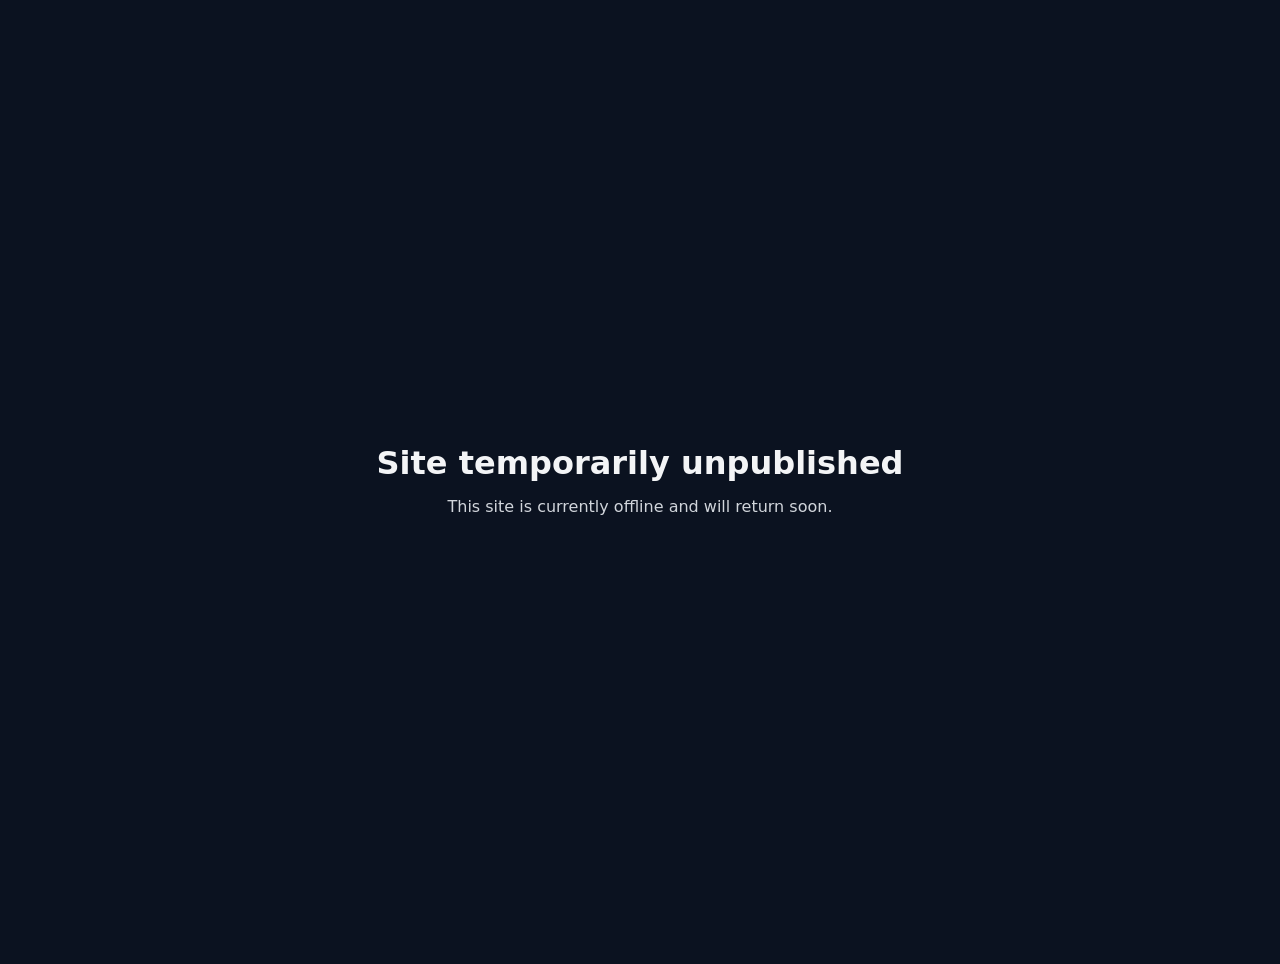
==== commit 8ae1ac04: "chore: temporarily unpublish public site pages Co-authored-by: eybes001 <211495150+eybes001@users.no" ====
--- a/index.html
+++ b/index.html
@@ -1,79 +1,32 @@
 <!doctype html>
 <html lang="en">
 <head>
-  <meta charset="utf-8">
-  <meta name="viewport" content="width=device-width, initial-scale=1">
-  <meta name="theme-color" content="#0b1020">
-  <meta name="description" content="Eyad Aly is a pricing and data analyst. Explore a reproducible retail analytics case study built from 541,909 real transactions.">
-  <title>Eyad Aly — Pricing & Data Intelligence</title>
-  <link rel="canonical" href="https://eyadaly.me/">
-  <meta property="og:type" content="website">
-  <meta property="og:title" content="Eyad Aly — Pricing & Data Intelligence">
-  <meta property="og:description" content="Real retail data, a reproducible analytics pipeline, and practical decisions you can inspect.">
-  <meta property="og:url" content="https://eyadaly.me/">
-  <meta property="og:image" content="https://eyadaly.me/assets/social-preview.png">
-  <meta property="og:image:width" content="1200">
-  <meta property="og:image:height" content="630">
-  <meta name="twitter:card" content="summary_large_image">
-  <meta name="twitter:title" content="Eyad Aly — Pricing & Data Intelligence">
-  <meta name="twitter:description" content="Real retail data. Clear business decisions. Workings shown.">
-  <meta name="twitter:image" content="https://eyadaly.me/assets/social-preview.png">
-  <link rel="icon" href="assets/favicon.svg" type="image/svg+xml">
-  <link rel="preconnect" href="https://fonts.googleapis.com">
-  <link rel="preconnect" href="https://fonts.gstatic.com" crossorigin>
-  <link href="https://fonts.googleapis.com/css2?family=DM+Sans:wght@400;500;600;700&family=Manrope:wght@400;500;600;700;800&display=swap" rel="stylesheet">
-  <link rel="stylesheet" href="styles.css?v=e2c87ffc9147">
-  <script defer src="assets/data/retail-data.js"></script>
-  <script defer src="assets/data/pricing-study.js"></script>
-  <script defer src="script.js"></script>
-  <script defer src="clean-routes.js"></script>
+  <meta charset="utf-8" />
+  <meta name="viewport" content="width=device-width, initial-scale=1" />
+  <title>Temporarily Unpublished</title>
+  <meta name="robots" content="noindex,nofollow,noarchive" />
+  <style>
+    :root { color-scheme: light dark; }
+    body {
+      margin: 0;
+      min-height: 100vh;
+      display: grid;
+      place-items: center;
+      font-family: system-ui, -apple-system, Segoe UI, Roboto, Helvetica, Arial, sans-serif;
+      background: #0b1220;
+      color: #f3f4f6;
+      text-align: center;
+      padding: 2rem;
+    }
+    main { max-width: 42rem; }
+    h1 { margin: 0 0 0.75rem; font-size: clamp(1.75rem, 2.5vw, 2.5rem); }
+    p { margin: 0; line-height: 1.6; color: #d1d5db; }
+  </style>
 </head>
 <body>
-  <button class="skip-link" type="button" data-skip-target="main">Skip to content</button>
-  <header class="site-header">
-    <div class="wrap nav-wrap"><a class="identity" href="/" aria-label="Eyad Aly, home"><span class="identity-mark">e<span>.</span></span><span>eyad aly<span class="identity-dot">.</span></span></a>
-      <button class="menu-toggle" type="button" aria-expanded="false" aria-controls="site-nav" aria-label="Open menu"><span></span><span></span></button>
-      <nav id="site-nav" class="site-nav" aria-label="Main navigation"><a href="/work/">Work</a><a href="/expertise/">Expertise</a><a href="/about/">About</a><a href="/cv/">CV</a><a href="/process/">Process</a><a class="nav-contact" href="mailto:info@eyadaly.me">Let's talk <span aria-hidden="true">↗</span></a></nav>
-    </div>
-  </header>
-  <main id="main" tabindex="-1">
-    <section id="top" class="hero wrap">
-      <div class="hero-copy"><span class="eyebrow"><span class="pulse"></span> PRICING & DATA ANALYST</span><h1>Making complex<br>data <em>make sense.</em></h1><p>I turn messy commercial data into decisions teams can explain, check, and act on. Explore a real retail dataset, from raw transactions to an interactive decision dashboard.</p><div class="hero-actions"><a class="button button-primary" href="/dashboard/">Explore the dashboard <span aria-hidden="true">↗</span></a><a class="button button-ghost" href="/work/">View the case study <span aria-hidden="true">↓</span></a></div><div class="hero-proof"><span><strong>541,909</strong><small>source lines processed</small></span><span><strong>12</strong><small>reconciled data views</small></span><span><strong>4</strong><small>business questions answered</small></span></div></div>
-      <div class="hero-visual" aria-hidden="true"><div class="visual-orbit orbit-one"></div><div class="visual-orbit orbit-two"></div><div class="glass-card visual-main"><div class="visual-card-head"><span><i></i><i></i><i></i></span><small>RETAIL / INTELLIGENCE</small></div><div class="visual-big">£9.77<span>m</span></div><p>Net merchandise revenue</p><div class="visual-line"><span>Gross sales</span><b>£10.25m</b></div><div class="visual-line"><span>Cancellation credits</span><b>−£475.9k</b></div><div class="visual-mini-chart"><i style="height:29%"></i><i style="height:45%"></i><i style="height:38%"></i><i style="height:51%"></i><i style="height:55%"></i><i style="height:72%"></i><i style="height:87%"></i><i style="height:74%"></i><i style="height:64%"></i><i style="height:100%"></i><i style="height:82%"></i><i style="height:52%"></i></div></div><div class="glass-card visual-float"><span class="green-dot"></span><div><strong>541,909 source lines</strong><small>Classified and reconciled</small></div></div><div class="visual-label">ACTUAL 2010–2011 TRANSACTIONS · GBP</div></div>
-    </section>
-    <div class="trust-strip"><div class="wrap"><span>REAL PUBLIC DATA</span><span>↗</span><span>REPRODUCIBLE PROCESSING</span><span>↗</span><span>AUDITABLE BUSINESS FINDINGS</span></div></div>
-    <section id="dashboard" class="dashboard-section wrap"><div class="section-head"><div><span class="eyebrow">INTERACTIVE CASE STUDY / 01</span><h2>A clearer view of<br><em>retail performance.</em></h2></div><p>The full transaction history, processed with explicit rules. Change the period or market to see how the answer moves.</p></div>
-      <div class="dashboard-shell"><div class="dash-toolbar"><div class="dash-brand"><span class="dash-mark">e.</span><span>Retail Intelligence<small> / Decision workspace</small></span></div><div class="dash-controls"><label>PERIOD<select id="period-select"><option value="full">Full history</option><option value="complete2011">2011 · Jan–Nov</option><option value="q3">Q3 2011</option><option value="november">November 2011</option></select></label><label>MARKET<select id="market-select"><option value="all">All markets</option><option value="uk">United Kingdom</option><option value="international">International</option></select></label><button id="share-view" class="export-button" type="button">Copy view link ↗</button><button id="export-view" class="export-button" type="button">Export view ↓</button><span id="share-status" class="sr-only" role="status" aria-live="polite"></span></div></div>
-        <div class="tab-scroll"><div class="dash-tabs" role="tablist" aria-label="Dashboard views"><button id="tab-overview" role="tab" aria-controls="panel-overview" aria-selected="true" tabindex="0" data-tab="overview">Overview</button><button id="tab-products" role="tab" aria-controls="panel-products" aria-selected="false" tabindex="-1" data-tab="products">Product portfolio</button><button id="tab-customers" role="tab" aria-controls="panel-customers" aria-selected="false" tabindex="-1" data-tab="customers">Customers</button><button id="tab-quality" role="tab" aria-controls="panel-quality" aria-selected="false" tabindex="-1" data-tab="quality">Data quality</button></div></div>
-        <div class="dash-content"><div class="dash-intro"><div><span id="scope-label">Full history · All markets</span><h3 id="dash-title">Executive overview</h3></div><span id="date-label">2010-12-01 → 2011-12-09</span></div><div class="kpi-grid"><div class="kpi"><span>NET MERCHANDISE REVENUE</span><strong id="kpi-net">—</strong><small>Sales less cancellation credits</small></div><div class="kpi"><span>GROSS MERCHANDISE SALES</span><strong id="kpi-gross">—</strong><small>Positive sale lines</small></div><div class="kpi"><span>CANCELLATION CREDITS</span><strong id="kpi-credits">—</strong><small id="credit-rate">Share of gross</small></div><div class="kpi"><span>SALES INVOICES</span><strong id="kpi-orders">—</strong><small>Distinct positive invoices</small></div></div>
-          <div id="panel-overview" role="tabpanel" aria-labelledby="tab-overview"><div class="panel-grid overview-grid"><article class="dash-panel"><div class="panel-head"><div><h4>Monthly performance</h4><p>Net merchandise revenue after credits</p></div><span class="chart-key"><i></i> Net revenue</span></div><div id="trend-chart" class="trend-chart" role="img" aria-label="Monthly net revenue bar chart"></div></article><article class="dash-panel"><div class="panel-head"><div><h4>Markets that matter</h4><p>Net revenue by customer country</p></div></div><div id="market-bars" class="market-bars"></div></article></div><div class="revenue-bridge"><span>REVENUE BRIDGE</span><strong id="revenue-bridge">—</strong><small id="scope-detail">—</small></div></div>
-          <div id="panel-products" role="tabpanel" aria-labelledby="tab-products" hidden><div class="panel-intro"><div><h4>Which products actually contribute?</h4><p>Rank by net contribution or credited value. The table shows the top 20 in the selected view.</p></div><div class="ranking-toggle" role="group" aria-label="Product ranking"><button type="button" data-ranking="net" aria-pressed="true">Net revenue</button><button type="button" data-ranking="credits" aria-pressed="false">Credits</button></div></div><div class="micro-grid"><div><span>POSITIVE NET SKUS</span><strong id="positive-skus">—</strong></div><div><span>SKUS COVERING 80% OF POSITIVE NET VALUE</span><strong id="abc-skus">—</strong></div><div><span>TOP 20 SHARE OF TOTAL NET</span><strong id="top20-share">—</strong></div></div><div class="table-scroll"><table><caption class="sr-only">Top 20 product performance</caption><thead><tr><th>Rank</th><th>SKU / product</th><th>Net</th><th>Gross</th><th>Credits</th><th>Orders</th></tr></thead><tbody id="product-rows"></tbody></table></div><p class="footnote">Credits are invoice cancellations; physical returns cannot be confirmed. <a href="assets/data/product-performance.csv" download>Download every SKU ↗</a></p></div>
-          <div id="panel-customers" role="tabpanel" aria-labelledby="tab-customers" hidden><div class="panel-intro"><div><h4>Who needs a different next step?</h4><p>Identified buyers grouped by observed recency, order count, and gross purchase value.</p></div></div><div class="micro-grid"><div><span>IDENTIFIED BUYERS TO SNAPSHOT</span><strong id="buyer-count">—</strong></div><div><span>BOUGHT ON 2+ INVOICES</span><strong id="repeat-share">—</strong></div><div><span>PERIOD SALES WITH CUSTOMER ID</span><strong id="identified-share">—</strong></div></div><div id="segments" class="segment-grid"></div><p class="footnote">Segments use observed history through the selected period’s end. “Inactive” means no purchase observed in the preceding 90 days; it is not proven churn. Missing IDs remain in revenue totals.</p></div>
-          <div id="panel-quality" role="tabpanel" aria-labelledby="tab-quality" hidden><div class="panel-intro"><div><h4>A number you can audit.</h4><p>Every original line receives one classification before business metrics are calculated.</p></div><span class="scope-pill">FULL SOURCE · 2010–2011</span></div><div id="quality-waterfall" class="quality-grid"></div><div class="panel-grid"><article class="dash-panel"><h4>Source coverage</h4><div id="quality-facts" class="facts"></div></article><article class="dash-panel"><h4>Validation controls</h4><div id="validation-checks" class="checks"></div></article></div><div class="table-scroll"><table><caption>Largest excluded lines for manual review</caption><thead><tr><th>Source row</th><th>Invoice</th><th>SKU</th><th>Reason</th><th>Signed value</th></tr></thead><tbody id="exception-rows"></tbody></table></div><p class="footnote">This review queue is an anomaly sample. Non-merchandise charges and free items may be legitimate.</p></div>
-          <div class="dash-footer"><span id="scope-foot">Full history · All markets</span><span>Source: <a href="https://archive.ics.uci.edu/dataset/352/online+retail" target="_blank" rel="noopener noreferrer">UCI Online Retail ↗</a> · CC BY 4.0 · Chen (2015)</span></div>
-        </div>
-      </div><noscript><p>Enable JavaScript for the interactive dashboard. Processed CSV files and source documentation are available below.</p></noscript>
-    </section>
-    <section id="work" class="work-section wrap"><div class="section-head"><div><span class="eyebrow">REAL-DATA CASE STUDY / 01</span><h2>Four business problems.<br><em>Evidence for each decision.</em></h2></div><p>Each question is resolved analytically with a measured finding and a practical next action. The public data does not show whether the retailer deployed those actions. <a href="/pricing/">See the second pricing project ↗</a></p></div><div class="problem-grid">
-      <article class="problem-card"><span>01 / REVENUE RECONCILIATION</span><h3>Which revenue number can finance trust?</h3><p>Raw summation mixes positive sales, credits, duplicates, and non-merchandise adjustments. A typed ledger assigns every line once and reconciles the result.</p><div class="problem-result"><strong>£9.77m</strong><small>net merchandise revenue from £10.25m gross less £475.9k credits</small></div><p><b>Decision enabled</b> Use reconciled net merchandise revenue for product and market reviews. Audit excluded charges separately.</p><a href="/dashboard/" data-open-view="quality">Inspect the reconciliation ↗</a></article>
-      <article class="problem-card"><span>02 / CREDIT EXPOSURE</span><h3>Where do credits distort performance?</h3><p>A SKU can look exceptional in gross sales but contribute little after invoice cancellations. Both measures remain visible in the ranking.</p><div class="problem-result"><strong>£168.5k</strong><small>credited on SKU 23843 against £168.5k gross sales</small></div><p><b>Decision enabled</b> Investigate the large reversal before treating gross volume as repeatable demand.</p><a href="/dashboard/" data-open-view="products" data-open-ranking="credits">Review credited products ↗</a></article>
-      <article class="problem-card"><span>03 / ASSORTMENT PRIORITY</span><h3>Which SKUs deserve review first?</h3><p>A flat list of thousands of products hides where contribution is concentrated. Ranking net value puts high-impact products first.</p><div class="problem-result"><strong>831</strong><small>SKUs cover 80% of positive SKU net contribution</small></div><p><b>Decision enabled</b> Prioritize availability and pricing reviews for high-contribution SKUs, then inspect low and negative net products.</p><a href="/dashboard/" data-open-view="products">Explore product ranking ↗</a></article>
-      <article class="problem-card"><span>04 / CUSTOMER PRIORITIZATION</span><h3>Which buyers call for different outreach?</h3><p>Identified buyers are segmented by observed recency, frequency, and spend at a clear snapshot date.</p><div class="problem-result"><strong>96</strong><small>high-value buyers had no observed order for 90+ days at the full-history snapshot</small></div><p><b>Decision enabled</b> Review that segment for potential reactivation, after checking current status and contact permissions.</p><a href="/dashboard/" data-open-view="customers">Inspect customer segments ↗</a></article>
-    </div><p class="disclosure">These are findings from a historical public dataset and recommendations from the analysis. They are not claims of retailer implementation, savings, or a client engagement.</p></section>
-    <section id="walkthrough" class="walkthrough-section wrap"><div class="section-head"><div><span class="eyebrow">A TWO-MINUTE WALKTHROUGH</span><h2>From raw rows<br><em>to a number you can use.</em></h2></div><p>One example of how I turned a data-quality problem into a decision-ready measure.</p></div><div class="walkthrough-grid"><article><span>01 / THE PROBLEM</span><h3>Raw totals disagreed</h3><p>The original transactions mix sales, cancellations, duplicates, and non-merchandise lines. Adding every signed amount does not produce a clear merchandise revenue measure.</p></article><article><span>02 / THE RULE</span><h3>Classify each line once</h3><p>I removed exact duplicates, separated valid sales and cancellation credits, and retained other lines for audit. Amounts stay in integer ten-thousandths of GBP until display.</p></article><article><span>03 / THE CHECK</span><h3>Reconcile every view</h3><p>£10.25m gross merchandise sales minus £475.9k cancellation credits yields £9.77m net. Product, market, and monthly views reconcile across all 12 dashboard scopes.</p></article><article><span>04 / THE DECISION</span><h3>Use the right baseline</h3><p>Review assortment and market performance against reconciled net value, then investigate the excluded lines separately. This is an analytical recommendation, not a claim of retailer adoption.</p></article></div><div class="walkthrough-actions"><a class="text-link" href="/dashboard/" data-open-view="quality">Inspect the checks ↗</a><a class="text-link" href="/process/">Read the processing rules ↗</a></div></section>
-    <section id="pricing" class="pricing-section"><div class="wrap"><div class="section-head"><div><span class="eyebrow">INDEPENDENT PROJECT / 02</span><h2>Where should a pricing<br><em>review begin?</em></h2></div><p>A separate analysis of unit-price variation across accepted sale lines in the UCI Online Retail dataset.</p></div><div class="pricing-layout"><div class="pricing-story"><span class="pricing-stat"><strong id="pricing-flagged">157</strong><small>SKUs flagged for review</small></span><h3>Find the unusual spread, then ask why.</h3><p>For each SKU with at least 100 sale lines, I compare its 10th and 90th percentile unit prices. A spread of at least 3× enters a review queue. This cuts a large catalog down to a focused set of 157 SKUs out of 1,550 eligible SKUs.</p><p>Different prices can reflect discounts, packs, time, or customer terms. The data cannot prove an incorrect price or margin loss. The output is a triage list for a pricing analyst to investigate.</p><a href="assets/data/pricing-variation.csv" download>Download the full pricing review ↓</a></div><div class="pricing-table-wrap"><table class="pricing-table"><caption>Largest observed price spreads among SKUs with at least 100 accepted sale lines</caption><thead><tr><th>SKU / product</th><th>Sale lines</th><th>10th pct.</th><th>90th pct.</th><th>Spread</th></tr></thead><tbody id="pricing-rows"></tbody></table></div></div><p class="source-note">Source: <a href="https://archive.ics.uci.edu/dataset/352/online+retail" target="_blank" rel="noopener noreferrer">UCI Online Retail ↗</a>, Chen (2015), CC BY 4.0. Prices are nominal GBP from 2010–2011. Method and reproducible output: <a href="/process/">processing approach ↗</a>. This is an independent analysis of the same source dataset, focused on a different business question.</p></div></section>
-    <section id="expertise" class="expertise-section"><div class="wrap"><div class="center-head"><span class="eyebrow">WHAT I BRING</span><h2>Practical analysis.<br><em>A clearer way forward.</em></h2><p>For teams that need useful answers from the data they already have.</p></div><div class="expertise-grid"><article><span class="expertise-icon">⌁</span><h3>Pricing health checks</h3><p>Review unusual prices, discount relationships, and possible margin leakage worth investigating.</p><div><span>Price rules</span><span>Discounts</span><span>Margin</span></div></article><article><span class="expertise-icon">▦</span><h3>Data quality engineering</h3><p>Check classifications, duplicates, and master-data drift to reveal exceptions.</p><div><span>Excel</span><span>SAP exports</span><span>SKU logic</span></div></article><article><span class="expertise-icon">↗</span><h3>Reporting & automation</h3><p>Turn scattered exports into repeatable checks and reports people can use.</p><div><span>SQL / queries</span><span>KPI design</span><span>Automation</span></div></article></div></div></section>
-    <section id="about" class="about-section wrap"><div class="about-art" aria-hidden="true"><div>ea<span>.</span></div><small>CURIOUS BY NATURE.<br>STRUCTURED BY HABIT.</small><i>&lt; data becomes decisions /&gt;</i></div><div><span class="eyebrow">THE PERSON BEHIND THE BUILD</span><h2>Hi, I’m Eyad.<br><em>Curious by design.</em></h2><p>I’m a pricing and data analyst interested in the details most dashboards miss. My background includes manufacturer-level pricing workflows, product classifications, and SAP-based master data.</p><p>In this study, I built a reproducible processing pipeline, applied explicit ledger rules, checked every aggregation, and turned the result into an interactive dashboard.</p><a class="text-link" href="/cv/">Meet the analyst behind the work ↗</a></div></section>
-
-    <section id="cv" class="cv-section" aria-labelledby="cv-heading">
-      <div class="wrap cv-layout">
-        <div class="cv-copy"><span class="eyebrow">THE HUMAN SIDE OF THE DATA / CV</span><h2 id="cv-heading">Numbers tell a story.<br><em>Here’s mine.</em></h2><p>From banking analytics internships to product and pricing work in Germany, I’ve learned to make complex information clearer for the people using it.</p><div class="cv-actions"><a class="button button-primary" href="/cv/" aria-label="Read Eyad Aly's CV on the website">View my CV <span aria-hidden="true">↗</span></a><a class="button button-ghost" href="assets/Eyad-Aly-CV.pdf" download="Eyad-Aly-CV.pdf" type="application/pdf">Download PDF <span aria-hidden="true">↓</span></a></div><p class="cv-note">One page · PDF · Experience, education, and tools</p></div>
-        <div class="cv-display" aria-label="CV highlights"><div class="cv-orbit cv-orbit-one"></div><div class="cv-orbit cv-orbit-two"></div><div class="cv-document"><div class="cv-doc-top"><span class="cv-doc-mark">ea<span>.</span></span><span>CURRICULUM VITAE<br>2026 / ONE PAGE</span></div><div class="cv-doc-rule"></div><p class="cv-doc-kicker">DATA & PRICING ANALYST</p><h3>Eyad Aly</h3><p class="cv-doc-intro">Reporting automation · Product data quality · Commercial analysis</p><div class="cv-doc-experience"><span>EXPERIENCE</span><div><strong>ALSO International GmbH</strong><small>Data & Pricing Analytics · 2026–present</small></div><div><strong>National Bank of Egypt</strong><small>Data Analytics · 2023</small></div></div><div class="cv-doc-tools"><span>EXCEL</span><span>SQL</span><span>PYTHON</span><span>POWER BI</span></div></div><div class="cv-sticker" aria-hidden="true"><span>01</span><small>PAGE<br>PROFILE</small></div></div>
-      </div>
-    </section>
-    <section id="method" class="method-section wrap"><div class="section-head"><div><span class="eyebrow">PROCESS & PROVENANCE</span><h2>Built for questions.<br><em>Built to be checked.</em></h2></div><p>From the original workbook to a typed ledger, then to reconciled decision views.</p></div><div class="method-grid"><article><span>01 / SOURCE</span><h3>Original transactions</h3><p>UCI Online Retail: 541,909 source lines for a UK-based non-store retailer, 1 Dec 2010–9 Dec 2011. Historical data, CC BY 4.0.</p></article><article><span>02 / POLICY</span><h3>Traceable classification</h3><p>Exact duplicates are removed. Valid, positive-price merchandise becomes sales or cancellation credits. Other lines remain in an audit bucket.</p></article><article><span>03 / VALIDATION</span><h3>Every view reconciles</h3><p>Currency uses integer ten-thousandths of GBP. Product, monthly, and country totals reconcile to the ledger in all 12 views.</p></article><article><span>04 / DECISION</span><h3>Useful output</h3><p>Explore period and market cuts, product exceptions, customer segments, and data quality evidence without a backend.</p></article></div><div class="download-links"><a href="assets/data/product-performance.csv" download>Product performance ↓</a><a href="assets/data/monthly-performance.csv" download>Monthly ledger ↓</a><a href="assets/data/data-quality.csv" download>Cleaning summary ↓</a><a href="assets/data/customer-segments.csv" download>Customer segments ↓</a><a href="assets/data/validation-report.json" download>Validation report ↓</a></div><p class="source-note">Source: Daqing Chen (2015), <a href="https://archive.ics.uci.edu/dataset/352/online+retail" target="_blank" rel="noopener noreferrer">Online Retail, UCI Machine Learning Repository ↗</a>, DOI <a href="https://doi.org/10.24432/C5BW33" target="_blank" rel="noopener noreferrer">10.24432/C5BW33</a>. Source transactions are historical; cancellation credits do not prove physical returns. See the <a href="/process/">processing approach</a> behind this dashboard.</p></section>
-    <section id="contact" class="contact-section"><div class="wrap"><div><span class="eyebrow">LET'S WORK TOGETHER</span><h2>Have data that<br><em>needs a second look?</em></h2><p>Tell me about the commercial question behind your spreadsheet or system export.</p><a class="button button-primary" href="mailto:info@eyadaly.me?subject=Portfolio%20enquiry">Email Eyad ↗</a></div><div class="contact-card"><span>OPEN TO</span><h3>Pricing analysis.<br>Data quality.<br>Decision-ready reporting.</h3><a href="mailto:info@eyadaly.me">info@eyadaly.me ↗</a></div></div></section>
+  <main>
+    <h1>Site temporarily unpublished</h1>
+    <p>This site is currently offline and will return soon.</p>
   </main>
-  <footer class="site-footer wrap"><a class="identity" href="/"><span class="identity-mark">e<span>.</span></span><span>eyad aly<span class="identity-dot">.</span></span></a><span>Data into decisions, with the workings shown.</span><a href="/">Back to top ↑</a></footer>
 </body>
 </html>
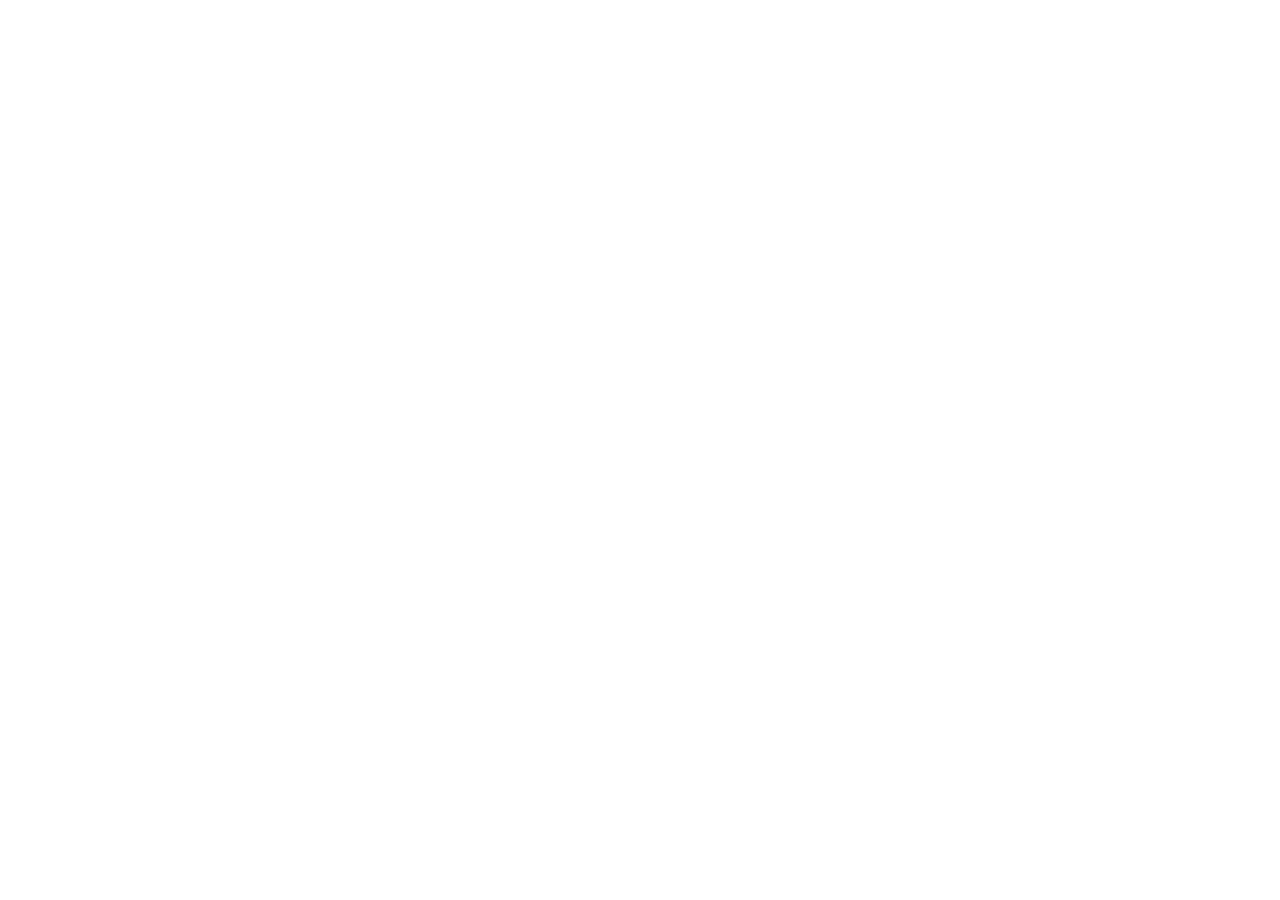
==== commit 3257fd41: "chore: fully blank public pages and remove custom domain file Co-authored-by: eybes001 <211495150+ey" ====
--- a/index.html
+++ b/index.html
@@ -3,30 +3,8 @@
 <head>
   <meta charset="utf-8" />
   <meta name="viewport" content="width=device-width, initial-scale=1" />
-  <title>Temporarily Unpublished</title>
   <meta name="robots" content="noindex,nofollow,noarchive" />
-  <style>
-    :root { color-scheme: light dark; }
-    body {
-      margin: 0;
-      min-height: 100vh;
-      display: grid;
-      place-items: center;
-      font-family: system-ui, -apple-system, Segoe UI, Roboto, Helvetica, Arial, sans-serif;
-      background: #0b1220;
-      color: #f3f4f6;
-      text-align: center;
-      padding: 2rem;
-    }
-    main { max-width: 42rem; }
-    h1 { margin: 0 0 0.75rem; font-size: clamp(1.75rem, 2.5vw, 2.5rem); }
-    p { margin: 0; line-height: 1.6; color: #d1d5db; }
-  </style>
+  <title></title>
 </head>
-<body>
-  <main>
-    <h1>Site temporarily unpublished</h1>
-    <p>This site is currently offline and will return soon.</p>
-  </main>
-</body>
+<body></body>
 </html>
